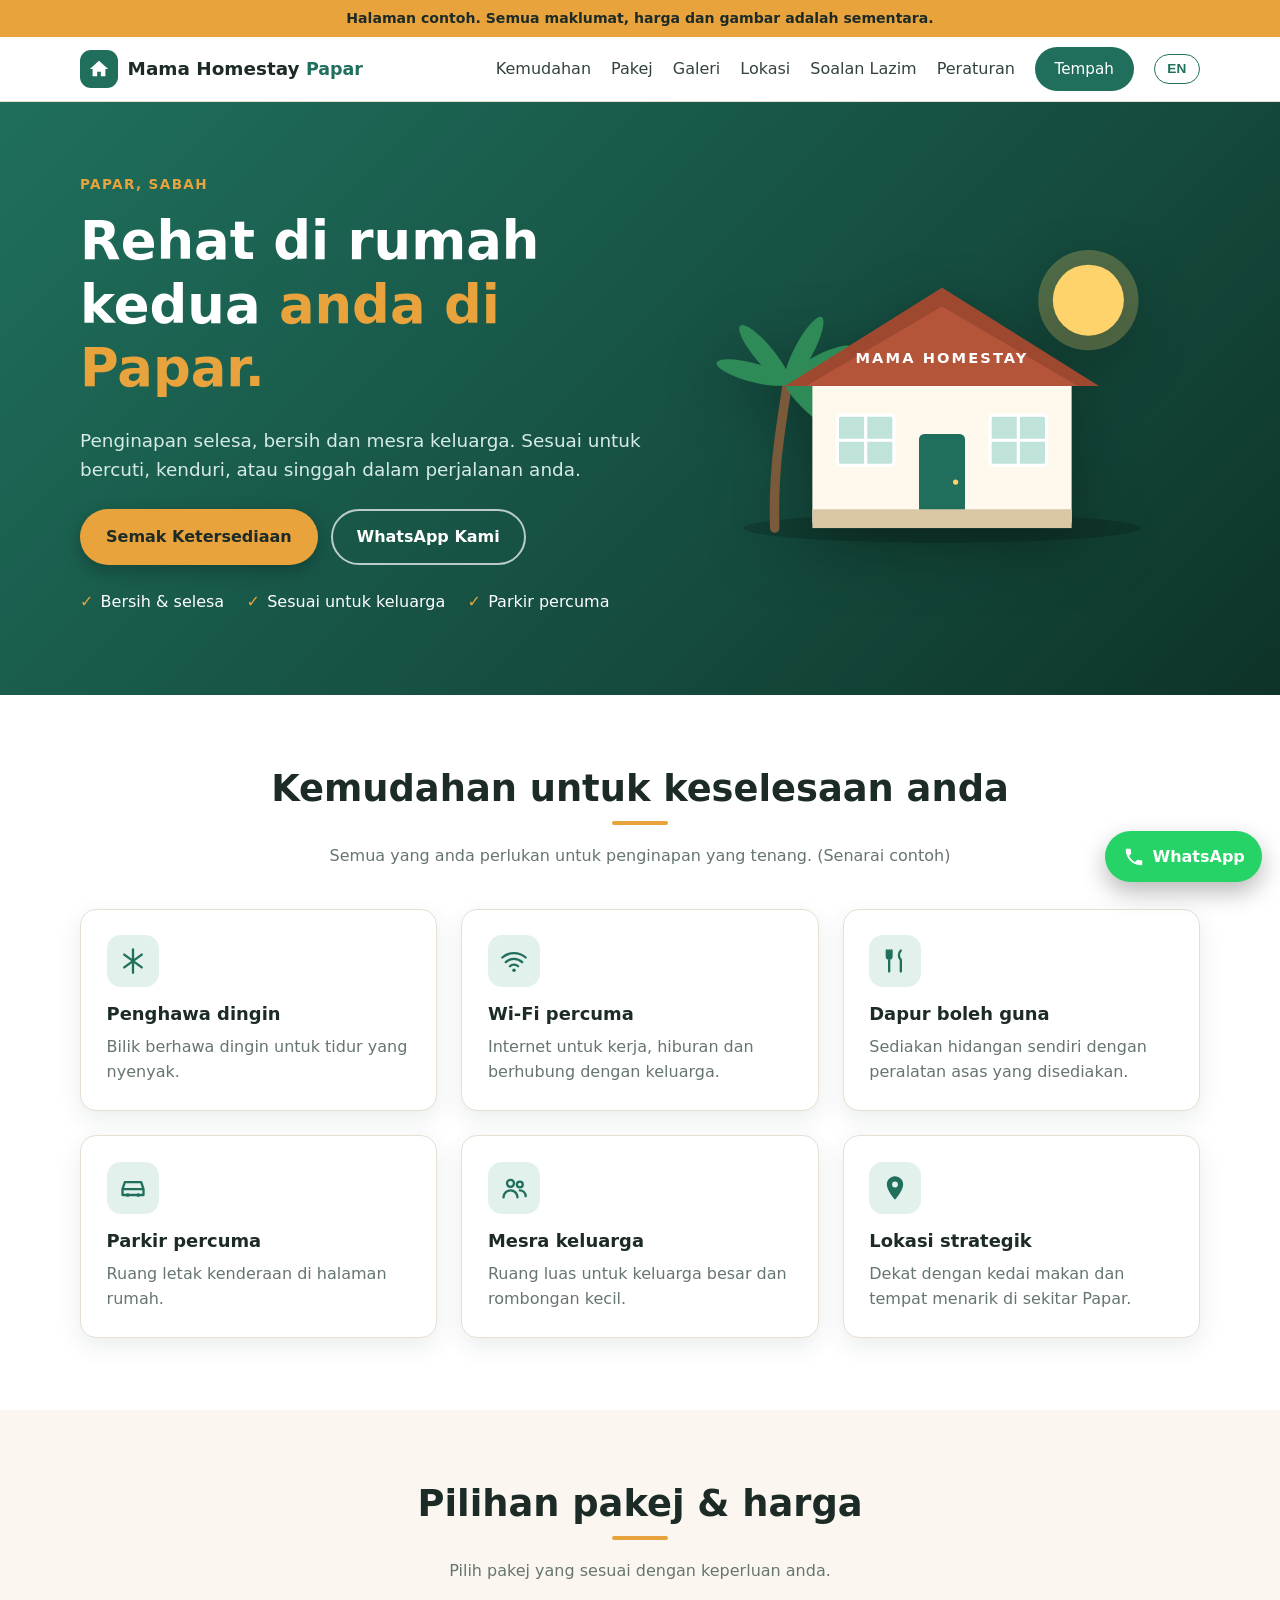
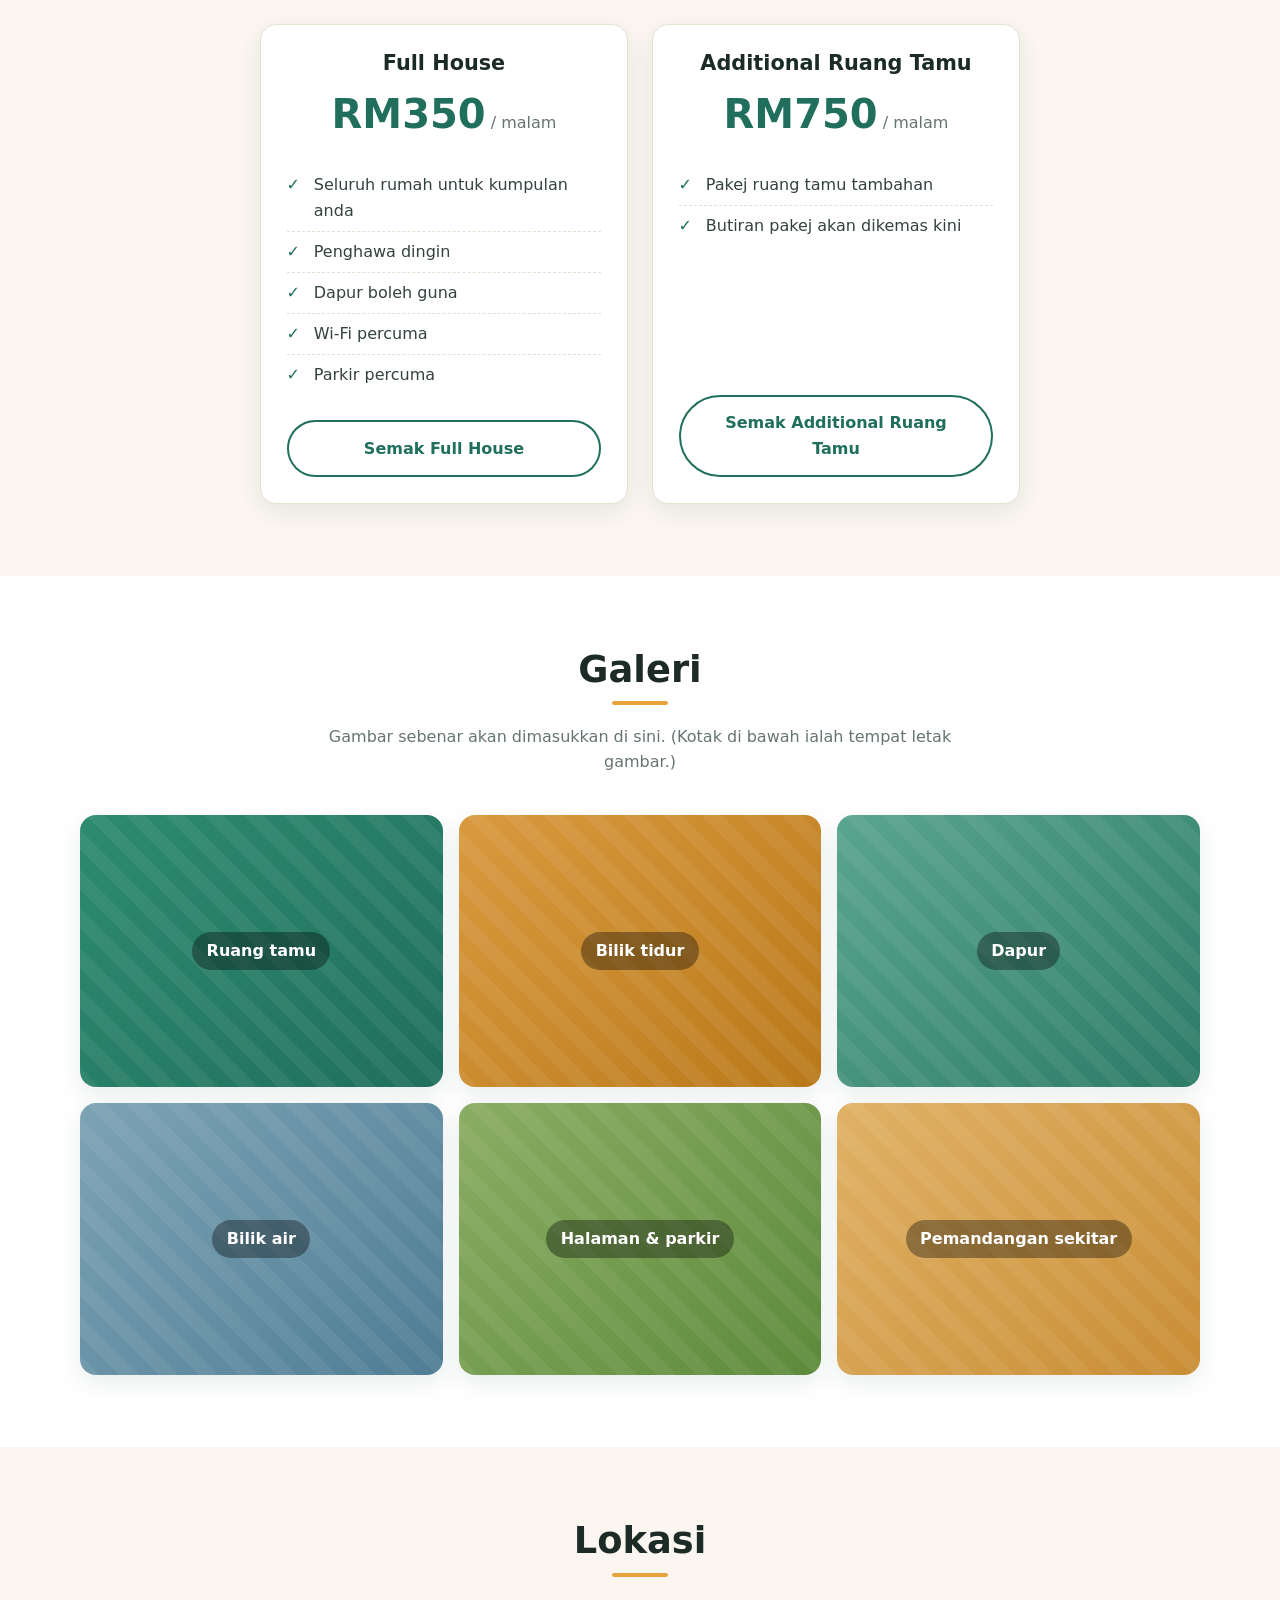
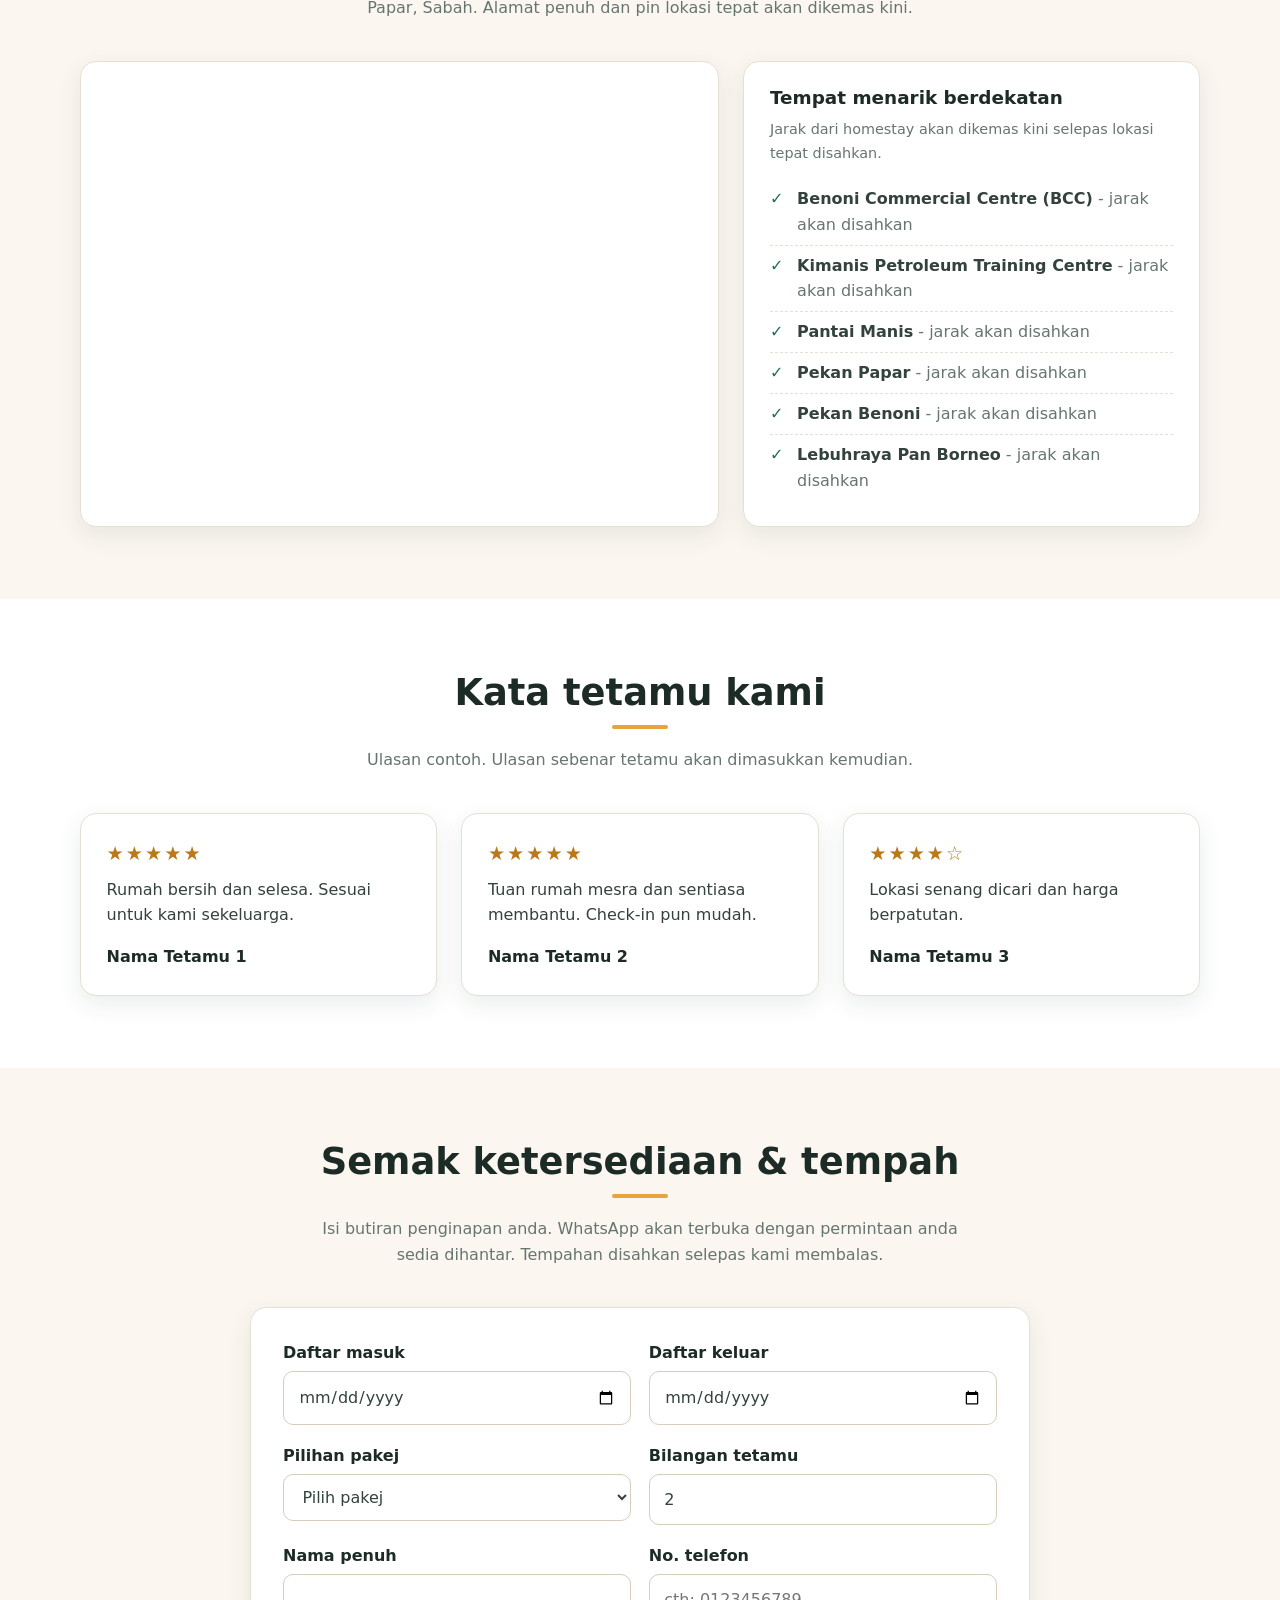
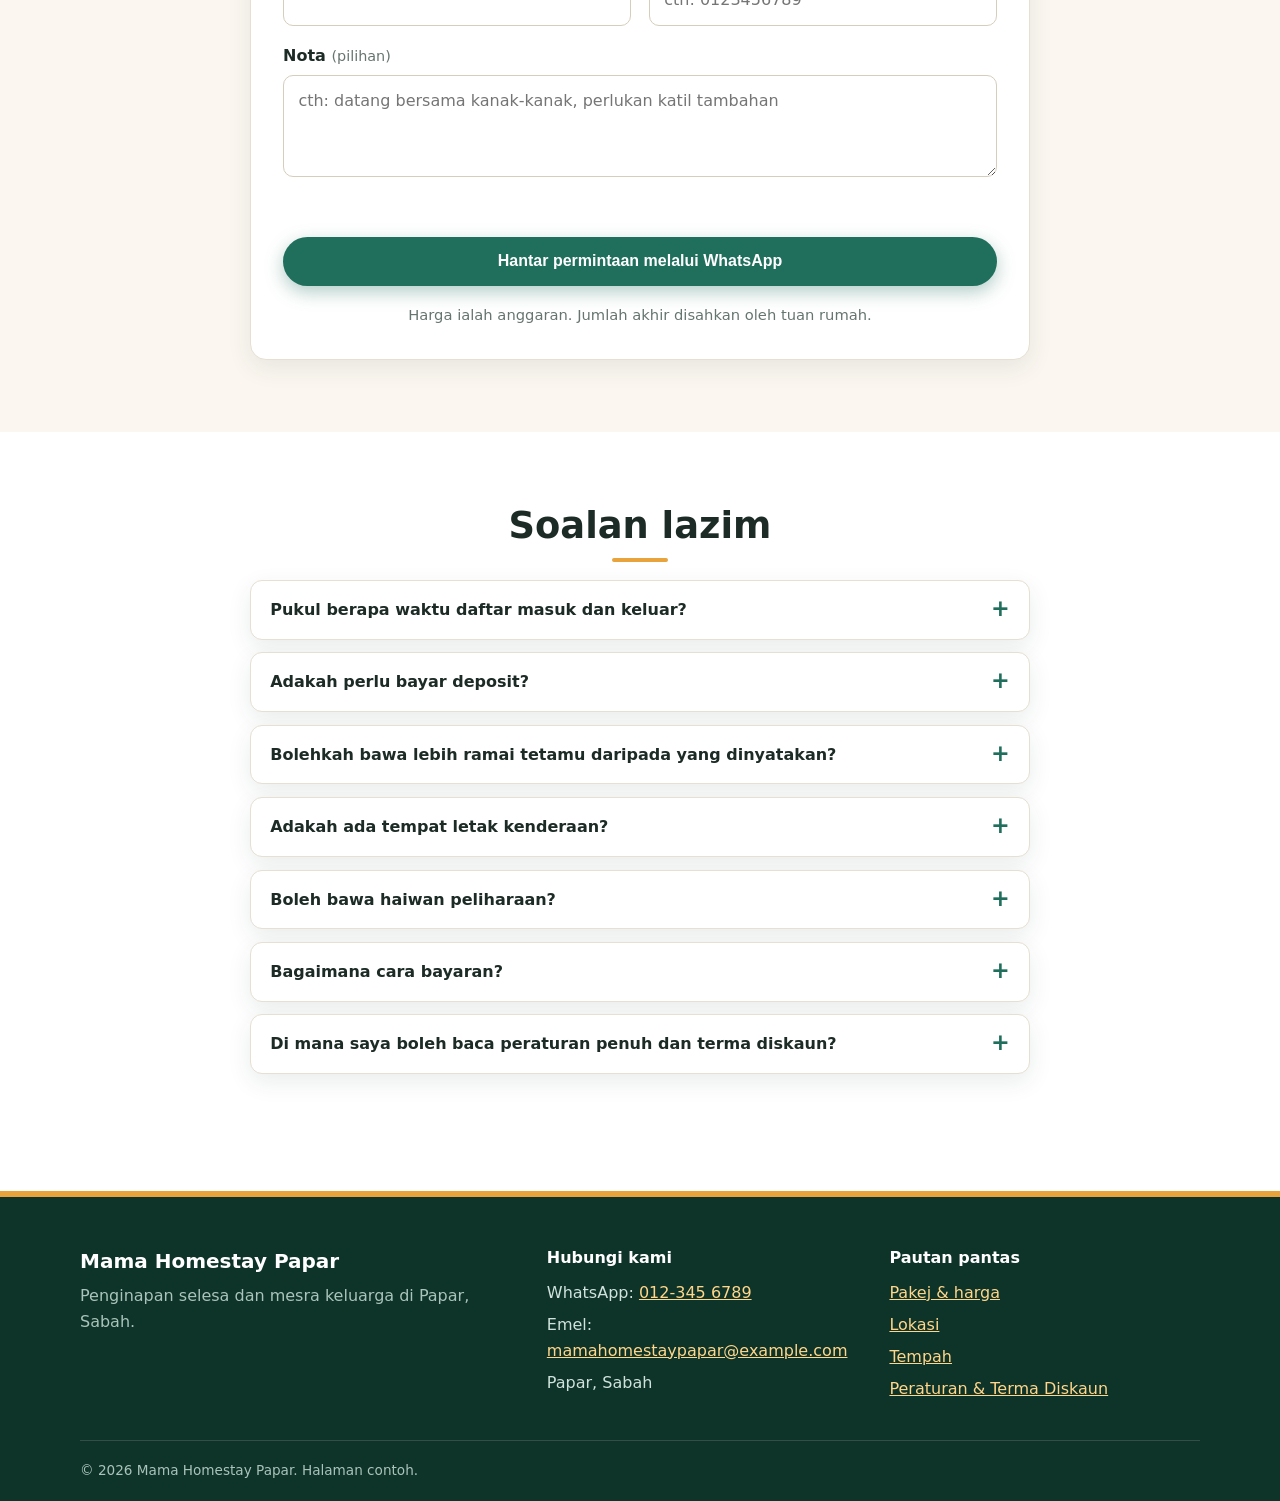
==== index.html @ 9c5bfdad "Mama Homestay Papar: bilingual (BM/EN) landing page with rules and terms page" ====
<!DOCTYPE html>
<html lang="ms">
<head>
  <meta charset="UTF-8" />
  <meta name="viewport" content="width=device-width, initial-scale=1" />
  <title>Mama Homestay Papar | Penginapan Selesa di Papar, Sabah</title>
  <meta name="description" content="Mama Homestay Papar: penginapan selesa dan mesra keluarga di Papar, Sabah. Semak ketersediaan dan tempah terus melalui WhatsApp." />
  <meta property="og:title" content="Mama Homestay Papar" />
  <meta property="og:description" content="Penginapan selesa dan mesra keluarga di Papar, Sabah. Tempah terus melalui WhatsApp." />
  <meta property="og:type" content="website" />
  <meta name="theme-color" content="#1f6f5c" />
  <link rel="icon" href="data:image/svg+xml,%3Csvg xmlns='http://www.w3.org/2000/svg' viewBox='0 0 64 64'%3E%3Crect width='64' height='64' rx='14' fill='%231f6f5c'/%3E%3Cpath d='M32 14 12 32h8v18h24V32h8z' fill='%23fbf7f0'/%3E%3C/svg%3E" />
  <link rel="stylesheet" href="styles.css" />
</head>
<body data-page="index">
  <a class="skip-link" href="#main" data-i18n="skip">Terus ke kandungan</a>

  <!-- DUMMY NOTICE: padam blok ini sebelum menyiarkan laman sebenar -->
  <div class="dummy-bar" role="note" data-i18n="dummyBar">Halaman contoh. Semua maklumat, harga dan gambar adalah sementara.</div>

  <!-- Header -->
  <header class="site-header">
    <div class="container header-inner">
      <a class="brand" href="#top" data-i18n-aria="brandAria" aria-label="Mama Homestay Papar - laman utama">
        <span class="brand-mark" aria-hidden="true">
          <svg viewBox="0 0 24 24" width="22" height="22"><path fill="currentColor" d="M12 3 2 12h3v8h5v-5h4v5h5v-8h3z"/></svg>
        </span>
        <span class="brand-text">Mama Homestay <small>Papar</small></span>
      </a>
      <nav class="nav" aria-label="Menu utama">
        <a href="#highlights" data-i18n="navHighlights">Kemudahan</a>
        <a href="#rooms" data-i18n="navRooms">Pakej</a>
        <a href="#gallery" data-i18n="navGallery">Galeri</a>
        <a href="#location" data-i18n="navLocation">Lokasi</a>
        <a href="#faq" data-i18n="navFaq">Soalan Lazim</a>
        <a href="rules.html" data-i18n="navRules">Peraturan</a>
        <a class="btn btn-small" href="#book" data-i18n="navBook">Tempah</a>
        <button type="button" id="lang-toggle" class="lang-toggle" aria-label="Tukar bahasa">BM / EN</button>
      </nav>
    </div>
  </header>

  <main id="main">
    <!-- Hero -->
    <section class="hero" id="top">
      <div class="container hero-inner">
        <div class="hero-copy">
          <p class="eyebrow" data-i18n="heroEyebrow">Papar, Sabah</p>
          <h1 data-i18n="heroTitle">Rehat di rumah kedua <span class="accent">anda di Papar.</span></h1>
          <p class="lead" data-i18n="heroLead">
            Penginapan selesa, bersih dan mesra keluarga. Sesuai untuk bercuti,
            kenduri, atau singgah dalam perjalanan anda.
          </p>
          <div class="hero-actions">
            <a class="btn btn-primary" href="#book" data-i18n="heroBtnCheck">Semak Ketersediaan</a>
            <a class="btn btn-ghost" href="https://wa.me/60123456789" data-wa data-wa-text-ms="Salam, saya ingin bertanya tentang Mama Homestay Papar." data-wa-text-en="Hi, I would like to ask about Mama Homestay Papar." target="_blank" rel="noopener" data-i18n="heroBtnWa">WhatsApp Kami</a>
          </div>
          <ul class="hero-points" aria-label="Ringkasan">
            <li data-i18n="heroPoint1">Bersih &amp; selesa</li>
            <li data-i18n="heroPoint2">Sesuai untuk keluarga</li>
            <li data-i18n="heroPoint3">Parkir percuma</li>
          </ul>
        </div>

        <div class="hero-visual">
          <!-- Ilustrasi sementara. Ganti dengan gambar sebenar homestay anda. -->
          <svg class="house-svg" viewBox="0 0 440 320" role="img" aria-label="Ilustrasi rumah homestay">
            <circle cx="360" cy="70" r="34" fill="#ffd36b" />
            <circle cx="360" cy="70" r="48" fill="#ffd36b" opacity="0.25" />
            <ellipse cx="220" cy="288" rx="190" ry="14" fill="#000" opacity="0.18" />
            <path d="M60 288 C 58 232, 66 192, 72 150" stroke="#7a5a3a" stroke-width="9" fill="none" stroke-linecap="round" />
            <g fill="#2e8b57">
              <ellipse cx="106" cy="148" rx="36" ry="9" transform="rotate(-62 72 148)" />
              <ellipse cx="106" cy="148" rx="36" ry="9" transform="rotate(-28 72 148)" />
              <ellipse cx="106" cy="148" rx="36" ry="9" transform="rotate(8 72 148)" />
              <ellipse cx="106" cy="148" rx="36" ry="9" transform="rotate(42 72 148)" />
              <ellipse cx="106" cy="148" rx="36" ry="9" transform="rotate(-165 72 148)" />
              <ellipse cx="106" cy="148" rx="36" ry="9" transform="rotate(-130 72 148)" />
            </g>
            <rect x="96" y="140" width="248" height="148" rx="6" fill="#fff8ec" />
            <polygon points="70,152 220,58 370,152" fill="#b4553a" />
            <polygon points="70,152 220,58 370,152 350,152 220,76 90,152" fill="#8f3f29" opacity="0.55" />
            <text x="220" y="130" text-anchor="middle" font-family="'Segoe UI',system-ui,sans-serif" font-weight="800" font-size="14" letter-spacing="2" fill="#ffffff">MAMA HOMESTAY</text>
            <rect x="198" y="198" width="44" height="90" rx="5" fill="#1f6f5c" />
            <circle cx="233" cy="244" r="2.5" fill="#ffd36b" />
            <g fill="#bfe3da" stroke="#ffffff" stroke-width="3">
              <rect x="120" y="180" width="54" height="48" rx="3" />
              <rect x="266" y="180" width="54" height="48" rx="3" />
            </g>
            <g stroke="#ffffff" stroke-width="3">
              <path d="M147 180v48M120 204h54" />
              <path d="M293 180v48M266 204h54" />
            </g>
            <rect x="96" y="270" width="248" height="18" fill="#d9c7a6" />
          </svg>
        </div>
      </div>
    </section>

    <!-- Kemudahan -->
    <section class="section" id="highlights">
      <div class="container">
        <h2 class="section-title" data-i18n="highlightsTitle">Kemudahan untuk keselesaan anda</h2>
        <p class="section-sub" data-i18n="highlightsSub">Semua yang anda perlukan untuk penginapan yang tenang. (Senarai contoh)</p>
        <div class="grid grid-3">
          <article class="card feature">
            <span class="icon" aria-hidden="true">
              <svg viewBox="0 0 24 24"><path d="M12 2v20M4.5 6.5l15 11M19.5 6.5l-15 11" fill="none" stroke="currentColor" stroke-width="2" stroke-linecap="round"/></svg>
            </span>
            <h3 data-i18n="feat1Title">Penghawa dingin</h3>
            <p data-i18n="feat1Desc">Bilik berhawa dingin untuk tidur yang nyenyak.</p>
          </article>
          <article class="card feature">
            <span class="icon" aria-hidden="true">
              <svg viewBox="0 0 24 24"><path d="M2 9a15 15 0 0 1 20 0M5 13a10 10 0 0 1 14 0M8.5 16.5a5 5 0 0 1 7 0" fill="none" stroke="currentColor" stroke-width="2" stroke-linecap="round"/><circle cx="12" cy="20" r="1.5" fill="currentColor"/></svg>
            </span>
            <h3 data-i18n="feat2Title">Wi-Fi percuma</h3>
            <p data-i18n="feat2Desc">Internet untuk kerja, hiburan dan berhubung dengan keluarga.</p>
          </article>
          <article class="card feature">
            <span class="icon" aria-hidden="true">
              <svg viewBox="0 0 24 24"><path d="M7 3v8M5 3v5a2 2 0 0 0 4 0V3M7 11v10M17 3c-2.2 2-2.2 6 0 8v10" fill="none" stroke="currentColor" stroke-width="2" stroke-linecap="round" stroke-linejoin="round"/></svg>
            </span>
            <h3 data-i18n="feat3Title">Dapur boleh guna</h3>
            <p data-i18n="feat3Desc">Sediakan hidangan sendiri dengan peralatan asas yang disediakan.</p>
          </article>
          <article class="card feature">
            <span class="icon" aria-hidden="true">
              <svg viewBox="0 0 24 24"><path d="M3 13l2-6h14l2 6v5H3zM3 13h18" fill="none" stroke="currentColor" stroke-width="2" stroke-linejoin="round"/><circle cx="7.5" cy="18" r="1.6" fill="currentColor"/><circle cx="16.5" cy="18" r="1.6" fill="currentColor"/></svg>
            </span>
            <h3 data-i18n="feat4Title">Parkir percuma</h3>
            <p data-i18n="feat4Desc">Ruang letak kenderaan di halaman rumah.</p>
          </article>
          <article class="card feature">
            <span class="icon" aria-hidden="true">
              <svg viewBox="0 0 24 24"><circle cx="9" cy="8" r="3" fill="none" stroke="currentColor" stroke-width="2"/><path d="M3 20c0-3.3 2.7-6 6-6s6 2.7 6 6" fill="none" stroke="currentColor" stroke-width="2" stroke-linecap="round"/><circle cx="17" cy="9" r="2.5" fill="none" stroke="currentColor" stroke-width="2"/><path d="M17 14c2.8 0 5 2.2 5 5" fill="none" stroke="currentColor" stroke-width="2" stroke-linecap="round"/></svg>
            </span>
            <h3 data-i18n="feat5Title">Mesra keluarga</h3>
            <p data-i18n="feat5Desc">Ruang luas untuk keluarga besar dan rombongan kecil.</p>
          </article>
          <article class="card feature">
            <span class="icon" aria-hidden="true">
              <svg viewBox="0 0 24 24"><path fill="currentColor" d="M12 2C8.1 2 5 5.1 5 9c0 5.3 7 13 7 13s7-7.7 7-13c0-3.9-3.1-7-7-7zm0 9.5a2.5 2.5 0 1 1 0-5 2.5 2.5 0 0 1 0 5z"/></svg>
            </span>
            <h3 data-i18n="feat6Title">Lokasi strategik</h3>
            <p data-i18n="feat6Desc">Dekat dengan kedai makan dan tempat menarik di sekitar Papar.</p>
          </article>
        </div>
      </div>
    </section>

    <!-- Pakej (dijana oleh script.js dari CONFIG.rooms) -->
    <section class="section section-alt" id="rooms">
      <div class="container">
        <h2 class="section-title" data-i18n="roomsTitle">Pilihan pakej &amp; harga</h2>
        <p class="section-sub" data-i18n="roomsSub">Pilih pakej yang sesuai dengan keperluan anda.</p>
        <div class="grid grid-2" id="room-list">
          <noscript><p data-i18n="roomsNoscript">Sila aktifkan JavaScript untuk melihat senarai pakej, atau hubungi kami melalui WhatsApp.</p></noscript>
        </div>
      </div>
    </section>

    <!-- Galeri (tempat letak gambar) -->
    <section class="section" id="gallery">
      <div class="container">
        <h2 class="section-title" data-i18n="galleryTitle">Galeri</h2>
        <p class="section-sub" data-i18n="gallerySub">Gambar sebenar akan dimasukkan di sini. (Kotak di bawah ialah tempat letak gambar.)</p>
        <div class="gallery">
          <figure class="ph ph-1"><figcaption data-i18n="ph1">Ruang tamu</figcaption></figure>
          <figure class="ph ph-2"><figcaption data-i18n="ph2">Bilik tidur</figcaption></figure>
          <figure class="ph ph-3"><figcaption data-i18n="ph3">Dapur</figcaption></figure>
          <figure class="ph ph-4"><figcaption data-i18n="ph4">Bilik air</figcaption></figure>
          <figure class="ph ph-5"><figcaption data-i18n="ph5">Halaman &amp; parkir</figcaption></figure>
          <figure class="ph ph-6"><figcaption data-i18n="ph6">Pemandangan sekitar</figcaption></figure>
        </div>
      </div>
    </section>

    <!-- Lokasi -->
    <section class="section section-alt" id="location">
      <div class="container">
        <h2 class="section-title" data-i18n="locationTitle">Lokasi</h2>
        <p class="section-sub" data-i18n="locationSub">Papar, Sabah. Alamat penuh dan pin lokasi tepat akan dikemas kini.</p>
        <div class="location-grid">
          <div class="card map-card">
            <iframe
              title="Peta lokasi Papar, Sabah"
              src="https://maps.google.com/maps?q=Papar%2C%20Sabah&amp;output=embed"
              loading="lazy"
              referrerpolicy="no-referrer-when-downgrade"
              allowfullscreen></iframe>
          </div>
          <div class="card nearby">
            <h3 data-i18n="nearbyTitle">Tempat menarik berdekatan</h3>
            <p class="muted small" data-i18n="nearbyNote">Jarak dari homestay akan dikemas kini selepas lokasi tepat disahkan.</p>
            <ul class="check-list">
              <li><strong>Benoni Commercial Centre (BCC)</strong><span class="muted" data-i18n="distTbc"> - jarak akan disahkan</span></li>
              <li><strong data-i18n="kimanisName">Kimanis Petroleum Training Centre</strong><span class="muted" data-i18n="distTbc"> - jarak akan disahkan</span></li>
              <li><strong>Pantai Manis</strong><span class="muted" data-i18n="distTbc"> - jarak akan disahkan</span></li>
              <li><strong data-i18n="pekanPapar">Pekan Papar</strong><span class="muted" data-i18n="distTbc"> - jarak akan disahkan</span></li>
              <li><strong data-i18n="pekanBenoni">Pekan Benoni</strong><span class="muted" data-i18n="distTbc"> - jarak akan disahkan</span></li>
              <li><strong data-i18n="panBorneo">Lebuhraya Pan Borneo</strong><span class="muted" data-i18n="distTbc"> - jarak akan disahkan</span></li>
            </ul>
          </div>
        </div>
      </div>
    </section>

    <!-- Ulasan -->
    <section class="section" id="reviews">
      <div class="container">
        <h2 class="section-title" data-i18n="reviewsTitle">Kata tetamu kami</h2>
        <p class="section-sub" data-i18n="reviewsSub">Ulasan contoh. Ulasan sebenar tetamu akan dimasukkan kemudian.</p>
        <div class="grid grid-3">
          <figure class="card review">
            <p class="stars" aria-label="5 bintang">&#9733;&#9733;&#9733;&#9733;&#9733;</p>
            <blockquote data-i18n="review1">Rumah bersih dan selesa. Sesuai untuk kami sekeluarga.</blockquote>
            <figcaption data-i18n="reviewer1">Nama Tetamu 1</figcaption>
          </figure>
          <figure class="card review">
            <p class="stars" aria-label="5 bintang">&#9733;&#9733;&#9733;&#9733;&#9733;</p>
            <blockquote data-i18n="review2">Tuan rumah mesra dan sentiasa membantu. Check-in pun mudah.</blockquote>
            <figcaption data-i18n="reviewer2">Nama Tetamu 2</figcaption>
          </figure>
          <figure class="card review">
            <p class="stars" aria-label="4 bintang">&#9733;&#9733;&#9733;&#9733;&#9734;</p>
            <blockquote data-i18n="review3">Lokasi senang dicari dan harga berpatutan.</blockquote>
            <figcaption data-i18n="reviewer3">Nama Tetamu 3</figcaption>
          </figure>
        </div>
      </div>
    </section>

    <!-- Tempahan -->
    <section class="section section-alt" id="book">
      <div class="container narrow">
        <h2 class="section-title" data-i18n="bookTitle">Semak ketersediaan &amp; tempah</h2>
        <p class="section-sub" data-i18n="bookSub">Isi butiran penginapan anda. WhatsApp akan terbuka dengan permintaan anda sedia dihantar. Tempahan disahkan selepas kami membalas.</p>

        <form id="book-form" class="card form" novalidate>
          <div class="field-row">
            <div class="field">
              <label for="checkin" data-i18n="lblCheckin">Daftar masuk</label>
              <input id="checkin" name="checkin" type="date" required />
              <p class="error" id="checkin-error" role="alert"></p>
            </div>
            <div class="field">
              <label for="checkout" data-i18n="lblCheckout">Daftar keluar</label>
              <input id="checkout" name="checkout" type="date" required />
              <p class="error" id="checkout-error" role="alert"></p>
            </div>
          </div>

          <div class="field-row">
            <div class="field">
              <label for="room" data-i18n="lblRoom">Pilihan pakej</label>
              <select id="room" name="room" required></select>
              <p class="error" id="room-error" role="alert"></p>
            </div>
            <div class="field">
              <label for="guests" data-i18n="lblGuests">Bilangan tetamu</label>
              <input id="guests" name="guests" type="number" min="1" max="30" value="2" inputmode="numeric" required />
              <p class="error" id="guests-error" role="alert"></p>
            </div>
          </div>

          <div class="field-row">
            <div class="field">
              <label for="name" data-i18n="lblName">Nama penuh</label>
              <input id="name" name="name" type="text" autocomplete="name" required maxlength="100" />
              <p class="error" id="name-error" role="alert"></p>
            </div>
            <div class="field">
              <label for="phone" data-i18n="lblPhone">No. telefon</label>
              <input id="phone" name="phone" type="tel" inputmode="tel" autocomplete="tel" data-i18n-placeholder="phonePlaceholder" placeholder="cth: 0123456789" required maxlength="20" />
              <p class="error" id="phone-error" role="alert"></p>
            </div>
          </div>

          <div class="field">
            <label for="notes" data-i18n="lblNotes">Nota <span class="optional">(pilihan)</span></label>
            <textarea id="notes" name="notes" rows="3" maxlength="300" data-i18n-placeholder="notesPlaceholder" placeholder="cth: datang bersama kanak-kanak, perlukan katil tambahan"></textarea>
          </div>

          <p class="estimate" id="estimate" aria-live="polite"></p>

          <button class="btn btn-primary btn-block" type="submit" data-i18n="bookSubmit">Hantar permintaan melalui WhatsApp</button>
          <p class="form-hint" data-i18n="bookHint">Harga ialah anggaran. Jumlah akhir disahkan oleh tuan rumah.</p>
        </form>
      </div>
    </section>

    <!-- Soalan lazim -->
    <section class="section" id="faq">
      <div class="container narrow">
        <h2 class="section-title" data-i18n="faqTitle">Soalan lazim</h2>
        <div class="faq">
          <details>
            <summary data-i18n="faqQ1">Pukul berapa waktu daftar masuk dan keluar?</summary>
            <p data-i18n="faqA1">Daftar masuk dari 2:00 petang dan daftar keluar sebelum 12:00 tengah hari. (Waktu contoh, akan dikemas kini.)</p>
          </details>
          <details>
            <summary data-i18n="faqQ2">Adakah perlu bayar deposit?</summary>
            <p data-i18n="faqA2">Deposit tempahan mungkin diperlukan untuk mengesahkan tarikh anda. Butiran akan dimaklumkan melalui WhatsApp. (Contoh)</p>
          </details>
          <details>
            <summary data-i18n="faqQ3">Bolehkah bawa lebih ramai tetamu daripada yang dinyatakan?</summary>
            <p data-i18n="faqA3">Sila maklumkan bilangan tetamu sebenar semasa menempah. Caj tambahan mungkin dikenakan. (Contoh)</p>
          </details>
          <details>
            <summary data-i18n="faqQ4">Adakah ada tempat letak kenderaan?</summary>
            <p data-i18n="faqA4">Ada. Parkir percuma disediakan di halaman rumah.</p>
          </details>
          <details>
            <summary data-i18n="faqQ5">Boleh bawa haiwan peliharaan?</summary>
            <p data-i18n="faqA5">Sila tanya terlebih dahulu melalui WhatsApp. (Contoh, dasar sebenar akan dikemas kini.)</p>
          </details>
          <details>
            <summary data-i18n="faqQ6">Bagaimana cara bayaran?</summary>
            <p data-i18n="faqA6">Selepas tarikh disahkan, kami akan kongsi butiran bayaran melalui WhatsApp.</p>
          </details>
          <details>
            <summary data-i18n="faqQ7">Di mana saya boleh baca peraturan penuh dan terma diskaun?</summary>
            <p data-i18n="faqA7">Sila lihat halaman <a href="rules.html">Peraturan &amp; Terma</a> untuk senarai penuh.</p>
          </details>
        </div>
      </div>
    </section>
  </main>

  <!-- Footer -->
  <footer class="site-footer">
    <div class="container footer-inner">
      <div>
        <p class="footer-brand">Mama Homestay Papar</p>
        <p class="muted" data-i18n="footerTagline">Penginapan selesa dan mesra keluarga di Papar, Sabah.</p>
      </div>
      <div>
        <p class="footer-title" data-i18n="footerContact">Hubungi kami</p>
        <ul class="plain">
          <li><span data-i18n="footerWaLabel">WhatsApp</span>: <a id="footer-wa" href="https://wa.me/60123456789" data-wa target="_blank" rel="noopener">012-345 6789</a></li>
          <li><span data-i18n="footerEmailLabel">Emel</span>: <a id="footer-email" href="mailto:mamahomestaypapar@example.com">mamahomestaypapar@example.com</a></li>
          <li>Papar, Sabah</li>
        </ul>
      </div>
      <div>
        <p class="footer-title" data-i18n="footerLinks">Pautan pantas</p>
        <ul class="plain">
          <li><a href="#rooms" data-i18n="footerLinkRooms">Pakej &amp; harga</a></li>
          <li><a href="#location" data-i18n="footerLinkLocation">Lokasi</a></li>
          <li><a href="#book" data-i18n="footerLinkBook">Tempah</a></li>
          <li><a href="rules.html" data-i18n="footerLinkRules">Peraturan &amp; Terma Diskaun</a></li>
        </ul>
      </div>
    </div>
    <div class="container">
      <p class="copyright">&copy; <span id="year">2026</span> Mama Homestay Papar. <span data-i18n="footerDummy">Halaman contoh.</span></p>
    </div>
  </footer>

  <!-- Butang WhatsApp terapung -->
  <a class="fab" href="https://wa.me/60123456789" data-wa data-wa-text-ms="Salam, saya ingin bertanya tentang Mama Homestay Papar." data-wa-text-en="Hi, I would like to ask about Mama Homestay Papar." target="_blank" rel="noopener" data-i18n-aria="fabAria" aria-label="Hubungi kami melalui WhatsApp">
    <svg viewBox="0 0 24 24" aria-hidden="true"><path fill="currentColor" d="M6.62 10.79c1.44 2.83 3.76 5.14 6.59 6.59l2.2-2.2c.27-.27.67-.36 1.02-.24 1.12.37 2.33.57 3.57.57.55 0 1 .45 1 1V20c0 .55-.45 1-1 1-9.39 0-17-7.61-17-17 0-.55.45-1 1-1h3.5c.55 0 1 .45 1 1 0 1.25.2 2.45.57 3.57.11.35.03.74-.25 1.02z"/></svg>
    <span>WhatsApp</span>
  </a>

  <script src="i18n.js"></script>
  <script src="script.js"></script>
</body>
</html>
---- styles.css ----
/* Mama Homestay Papar - styles
   Palette: tropical green, warm gold and cream. Change the values below to retheme. */
:root {
  --brand: #1f6f5c;        /* deep green */
  --brand-dark: #154c3f;
  --brand-deep: #0e3329;
  --brand-soft: #e3f1ed;   /* light green tint for icons */
  --accent: #e8a33d;       /* warm gold */
  --accent-dark: #b9791a;
  --cream: #fbf7f0;
  --ink: #1d2b27;
  --text: #33423d;
  --muted: #667570;
  --border: #e6dfd2;
  --bg: #ffffff;
  --radius: 16px;
  --shadow: 0 8px 24px rgba(20, 50, 40, 0.09);
  --shadow-lg: 0 16px 40px rgba(20, 50, 40, 0.2);
}

*, *::before, *::after { box-sizing: border-box; }
html { scroll-behavior: smooth; scroll-padding-top: 96px; }

body {
  margin: 0;
  font-family: system-ui, -apple-system, "Segoe UI", Roboto, Helvetica, Arial, sans-serif;
  color: var(--text);
  background: var(--bg);
  line-height: 1.6;
  -webkit-font-smoothing: antialiased;
}

img, svg, iframe { max-width: 100%; }
a { color: var(--brand); }
h1, h2, h3 { line-height: 1.2; margin: 0 0 0.5em; color: var(--ink); }
p { margin: 0 0 1em; }

.container { width: min(1120px, 100% - 2rem); margin-inline: auto; }
.narrow { width: min(780px, 100% - 2rem); }
.muted { color: var(--muted); }
.small { font-size: 0.9rem; }
.plain { list-style: none; margin: 0; padding: 0; }
.plain li { margin-bottom: 0.4em; }

.skip-link { position: absolute; left: -999px; top: 0; background: var(--ink); color: #fff; padding: 0.6rem 1rem; z-index: 100; }
.skip-link:focus { left: 0; }
:focus-visible { outline: 3px solid var(--accent-dark); outline-offset: 2px; }
.hero :focus-visible, .site-footer :focus-visible { outline-color: #fff; }

/* Dummy notice bar (remove with the matching block in index.html) */
.dummy-bar { background: var(--accent); color: var(--ink); text-align: center; font-size: 0.88rem; font-weight: 600; padding: 0.45rem 1rem; }

/* Header */
.site-header { position: sticky; top: 0; z-index: 50; background: rgba(255, 255, 255, 0.95); backdrop-filter: blur(8px); border-bottom: 1px solid var(--border); }
.header-inner { display: flex; align-items: center; justify-content: space-between; min-height: 64px; gap: 1rem; }
.brand { display: inline-flex; align-items: center; gap: 0.6rem; font-weight: 800; font-size: 1.15rem; color: var(--ink); text-decoration: none; }
.brand-mark { display: grid; place-items: center; width: 38px; height: 38px; border-radius: 11px; background: var(--brand); color: #fff; }
.brand-text small { font-weight: 600; color: var(--brand); font-size: 0.95em; }
.nav { display: flex; align-items: center; gap: 1.25rem; }
.nav a { text-decoration: none; color: var(--text); font-weight: 500; }
.nav a:hover { color: var(--brand); }
.nav a.btn { color: #fff; }
.lang-toggle {
  border: 1.5px solid var(--brand); background: #fff; color: var(--brand);
  font-weight: 700; font-size: 0.85rem; padding: 0.4rem 0.8rem; border-radius: 999px; cursor: pointer;
}
.lang-toggle:hover { background: var(--brand); color: #fff; }

/* Buttons */
.btn {
  display: inline-block; padding: 0.85rem 1.5rem; border-radius: 999px; font-weight: 700;
  text-decoration: none; text-align: center; border: 2px solid transparent; cursor: pointer; font-size: 1rem;
  transition: transform 0.15s ease, box-shadow 0.15s ease, background 0.15s ease, color 0.15s ease;
}
.btn:hover { transform: translateY(-2px); }
.btn-primary { background: var(--brand); color: #fff; box-shadow: 0 6px 18px rgba(31, 111, 92, 0.35); }
.btn-primary:hover { background: var(--brand-dark); }
.btn-ghost { background: transparent; color: #fff; border-color: rgba(255, 255, 255, 0.7); }
.btn-ghost:hover { background: rgba(255, 255, 255, 0.14); }
.btn-small { padding: 0.5rem 1.1rem; background: var(--brand); color: #fff; font-size: 0.95rem; }
.btn-small:hover { background: var(--brand-dark); }
.btn-block { width: 100%; }
.btn-outline { background: #fff; color: var(--brand); border-color: var(--brand); }
.btn-outline:hover { background: var(--brand); color: #fff; }
.hero .btn-primary { background: var(--accent); color: var(--ink); box-shadow: 0 6px 18px rgba(0, 0, 0, 0.25); }
.hero .btn-primary:hover { background: #f2b658; }

/* Hero */
.hero { background: linear-gradient(135deg, var(--brand) 0%, var(--brand-dark) 62%, var(--brand-deep) 100%); color: #fff; overflow: hidden; }
.hero-inner { display: grid; grid-template-columns: 1.05fr 0.95fr; gap: 2rem; align-items: center; padding: 4.5rem 0 5rem; }
.eyebrow { color: var(--accent); font-weight: 700; letter-spacing: 0.1em; text-transform: uppercase; font-size: 0.85rem; }
.hero h1 { color: #fff; font-size: clamp(2rem, 5vw, 3.3rem); }
.accent { color: var(--accent); }
.lead { font-size: 1.15rem; color: #d6ebe5; max-width: 34em; }
.hero-actions { display: flex; flex-wrap: wrap; gap: 0.8rem; margin: 1.5rem 0; }
.hero-points { list-style: none; display: flex; flex-wrap: wrap; gap: 0.6rem 1.4rem; padding: 0; margin: 0; color: #fff; font-weight: 500; }
.hero-points li::before { content: "\2713"; color: var(--accent); margin-right: 0.45rem; font-weight: 800; }
.hero-visual { display: grid; place-items: center; }
.house-svg { width: min(460px, 100%); height: auto; filter: drop-shadow(0 18px 30px rgba(0, 0, 0, 0.3)); }

/* Sections */
.section { padding: 4.5rem 0; }
.section-alt { background: var(--cream); }
.section-title { font-size: clamp(1.6rem, 3.5vw, 2.3rem); text-align: center; }
.section-title::after { content: ""; display: block; width: 56px; height: 4px; border-radius: 4px; background: var(--accent); margin: 0.6rem auto 0; }
.section-sub { text-align: center; color: var(--muted); max-width: 42em; margin: 0.8rem auto 2.5rem; }

.grid { display: grid; gap: 1.5rem; }
.grid-3 { grid-template-columns: repeat(3, 1fr); }
.grid-2 { grid-template-columns: repeat(2, 1fr); max-width: 760px; margin-inline: auto; }

.card { background: #fff; border: 1px solid var(--border); border-radius: var(--radius); padding: 1.6rem; box-shadow: var(--shadow); }

.feature .icon { display: grid; place-items: center; width: 52px; height: 52px; border-radius: 14px; background: var(--brand-soft); color: var(--brand); margin-bottom: 1rem; }
.feature .icon svg { width: 28px; height: 28px; }
.feature h3 { font-size: 1.12rem; }
.feature p { color: var(--muted); margin: 0; }

/* Rooms */
.room { display: flex; flex-direction: column; position: relative; transition: transform 0.2s ease, box-shadow 0.2s ease; }
.room:hover { transform: translateY(-4px); box-shadow: var(--shadow-lg); }
.room.featured { border: 2px solid var(--brand); transform: scale(1.03); }
.room.featured:hover { transform: scale(1.03) translateY(-4px); }
.room-badge { position: absolute; top: -14px; left: 50%; transform: translateX(-50%); background: var(--accent); color: var(--ink); font-size: 0.78rem; font-weight: 800; padding: 0.25rem 0.9rem; border-radius: 999px; letter-spacing: 0.04em; white-space: nowrap; }
.room h3 { font-size: 1.3rem; text-align: center; margin-bottom: 0.2rem; }
.room-cap { text-align: center; color: var(--muted); font-size: 0.92rem; margin-bottom: 0.4rem; }
.room-price { text-align: center; margin: 0.2rem 0 1.2rem; }
.room-price .amount { font-size: 2.5rem; font-weight: 800; color: var(--brand); }
.room-price .per { color: var(--muted); }
.room-features { list-style: none; padding: 0; margin: 0 0 1.6rem; flex: 1; }
.room-features li { padding: 0.45rem 0 0.45rem 1.7rem; position: relative; border-bottom: 1px dashed var(--border); }
.room-features li:last-child { border-bottom: 0; }
.room-features li::before { content: "\2713"; position: absolute; left: 0; color: var(--brand); font-weight: 800; }

/* Gallery placeholders */
.gallery { display: grid; grid-template-columns: repeat(3, 1fr); gap: 1rem; }
.ph { margin: 0; aspect-ratio: 4 / 3; border-radius: var(--radius); position: relative; overflow: hidden; display: grid; place-items: center; color: #fff; box-shadow: var(--shadow); }
.ph::before { content: ""; position: absolute; inset: 0; background: repeating-linear-gradient(45deg, rgba(255,255,255,0.06) 0 14px, transparent 14px 28px); }
.ph figcaption { position: relative; font-weight: 700; background: rgba(0, 0, 0, 0.35); padding: 0.4rem 0.9rem; border-radius: 999px; }
.ph-1 { background: linear-gradient(135deg, #2e8b6f, #1f6f5c); }
.ph-2 { background: linear-gradient(135deg, #d99a3f, #b9791a); }
.ph-3 { background: linear-gradient(135deg, #5aa58f, #2c7b66); }
.ph-4 { background: linear-gradient(135deg, #7da3b5, #4f7d94); }
.ph-5 { background: linear-gradient(135deg, #8aad63, #5d8a3a); }
.ph-6 { background: linear-gradient(135deg, #e0b266, #c98d34); }

/* Location */
.location-grid { display: grid; grid-template-columns: 1.4fr 1fr; gap: 1.5rem; }
.map-card { padding: 0; overflow: hidden; min-height: 320px; }
.map-card iframe { width: 100%; height: 100%; min-height: 320px; border: 0; display: block; }
.nearby h3 { font-size: 1.15rem; }
.check-list { list-style: none; padding: 0; margin: 0; }
.check-list li { padding: 0.45rem 0 0.45rem 1.7rem; position: relative; border-bottom: 1px dashed var(--border); }
.check-list li:last-child { border-bottom: 0; }
.check-list li::before { content: "\2713"; position: absolute; left: 0; color: var(--brand); font-weight: 800; }

/* Reviews */
.review { margin: 0; display: flex; flex-direction: column; }
.stars { color: var(--accent-dark); font-size: 1.2rem; letter-spacing: 2px; margin-bottom: 0.4rem; }
.review blockquote { margin: 0 0 1rem; color: var(--text); flex: 1; }
.review figcaption { font-weight: 700; color: var(--ink); }

/* Form */
.form { display: grid; gap: 1.1rem; padding: 2rem; }
.field { display: flex; flex-direction: column; gap: 0.35rem; }
.field-row { display: grid; grid-template-columns: 1fr 1fr; gap: 1.1rem; }
label { font-weight: 600; color: var(--ink); }
.optional { font-weight: 400; color: var(--muted); font-size: 0.9em; }
input, select, textarea { font: inherit; color: var(--text); padding: 0.75rem 0.9rem; border: 1.5px solid #d6cdbd; border-radius: 10px; background: #fff; width: 100%; }
input:focus, select:focus, textarea:focus { outline: none; border-color: var(--brand); box-shadow: 0 0 0 3px rgba(31, 111, 92, 0.22); }
input[aria-invalid="true"], select[aria-invalid="true"], textarea[aria-invalid="true"] { border-color: #b42318; background: #fff8f7; }
.error { color: #b42318; font-size: 0.9rem; font-weight: 600; margin: 0; }
.error:empty { display: none; }
.estimate { margin: 0; text-align: center; font-weight: 700; color: var(--brand-dark); min-height: 1.5em; }
.form-hint { text-align: center; color: var(--muted); margin: 0; font-size: 0.92rem; }

/* FAQ */
.faq details { background: #fff; border: 1px solid var(--border); border-radius: 12px; padding: 0 1.2rem; margin-bottom: 0.8rem; box-shadow: var(--shadow); }
.faq summary { cursor: pointer; font-weight: 700; color: var(--ink); padding: 1rem 0; list-style: none; display: flex; justify-content: space-between; gap: 1rem; }
.faq summary::-webkit-details-marker { display: none; }
.faq summary::after { content: "+"; font-size: 1.4rem; color: var(--brand); line-height: 1; }
.faq details[open] summary::after { content: "\2212"; }
.faq details p { color: var(--muted); padding-bottom: 1rem; margin: 0; }

/* Footer */
.site-footer { background: var(--brand-deep); color: #cfe3dc; padding-top: 3rem; border-top: 6px solid var(--accent); }
.footer-inner { display: grid; grid-template-columns: 1.4fr 1fr 1fr; gap: 2rem; padding-bottom: 2rem; }
.footer-brand { color: #fff; font-weight: 800; font-size: 1.25rem; margin-bottom: 0.4rem; }
.footer-title { color: #fff; font-weight: 700; margin-bottom: 0.6em; }
.site-footer a { color: #ffd68a; }
.site-footer .muted { color: #a9c4ba; }
.copyright { border-top: 1px solid rgba(255, 255, 255, 0.14); padding: 1.2rem 0; margin: 0; font-size: 0.85rem; color: #a9c4ba; }

/* Rules & Terms page */
.page-head { background: linear-gradient(135deg, var(--brand) 0%, var(--brand-dark) 100%); color: #fff; padding: 3rem 0 2.5rem; text-align: center; }
.page-head h1 { color: #fff; margin-bottom: 0.4rem; }
.page-head p { color: #d6ebe5; margin: 0; }
.rules-section { padding-top: 3rem; }
.tabs { display: flex; gap: 0.6rem; margin-bottom: 1.5rem; }
.tab {
  flex: 1; padding: 0.9rem 1.2rem; border-radius: 12px; border: 1.5px solid var(--border);
  background: #fff; color: var(--text); font-weight: 700; cursor: pointer; font-size: 1rem;
  transition: background 0.15s ease, color 0.15s ease, border-color 0.15s ease;
}
.tab:hover { border-color: var(--brand); }
.tab.is-active { background: var(--brand); color: #fff; border-color: var(--brand); }
.tab-panel { padding: 1.8rem; }
.panel-intro { font-size: 1.05rem; }
.notice-sample { background: var(--brand-soft); color: var(--brand-dark); border-radius: 10px; padding: 0.7rem 1rem; font-size: 0.9rem; }
.rule-list { list-style: none; counter-reset: rule; padding: 0; margin: 1.5rem 0 0; display: grid; gap: 1rem; }
.rule-list li { counter-increment: rule; position: relative; padding-left: 2.6rem; }
.rule-list li::before {
  content: counter(rule); position: absolute; left: 0; top: 0;
  width: 1.9rem; height: 1.9rem; border-radius: 50%; background: var(--brand); color: #fff;
  display: grid; place-items: center; font-weight: 800; font-size: 0.9rem;
}
.rule-list strong { display: block; color: var(--ink); margin-bottom: 0.2rem; }
.rule-list span { color: var(--muted); }
.rules-cta { margin-top: 2rem; text-align: center; }
.rules-cta p { font-weight: 600; color: var(--ink); }

/* Floating WhatsApp button */
.fab { position: fixed; right: 1.1rem; bottom: 1.1rem; z-index: 60; display: inline-flex; align-items: center; gap: 0.5rem; background: #25D366; color: #fff; text-decoration: none; padding: 0.8rem 1.1rem; border-radius: 999px; font-weight: 700; box-shadow: 0 10px 24px rgba(0, 0, 0, 0.28); transition: transform 0.15s ease; }
.fab:hover { transform: translateY(-2px); }
.fab svg { width: 22px; height: 22px; }
#faq { padding-bottom: 6.5rem; }

/* Responsive */
@media (max-width: 900px) {
  .hero-inner { grid-template-columns: 1fr; padding: 3rem 0 3.5rem; }
  .hero-visual { order: -1; }
  .house-svg { width: min(340px, 92%); }
  .grid-3, .grid-2, .location-grid { grid-template-columns: 1fr; }
  .gallery { grid-template-columns: repeat(2, 1fr); }
  .room.featured, .room.featured:hover { transform: none; }
  .footer-inner { grid-template-columns: 1fr; }
  .tabs { flex-direction: column; }
}
@media (max-width: 720px) {
  .nav a:not(.btn) { display: none; }
  .field-row { grid-template-columns: 1fr; }
  .section { padding: 3.2rem 0; }
}
@media (max-width: 480px) {
  .fab span { display: none; }
  .fab { padding: 0.85rem; }
  .brand-text { font-size: 1rem; }
}
@media (prefers-reduced-motion: reduce) {
  html { scroll-behavior: auto; }
  .btn, .room, .fab { transition: none; }
}
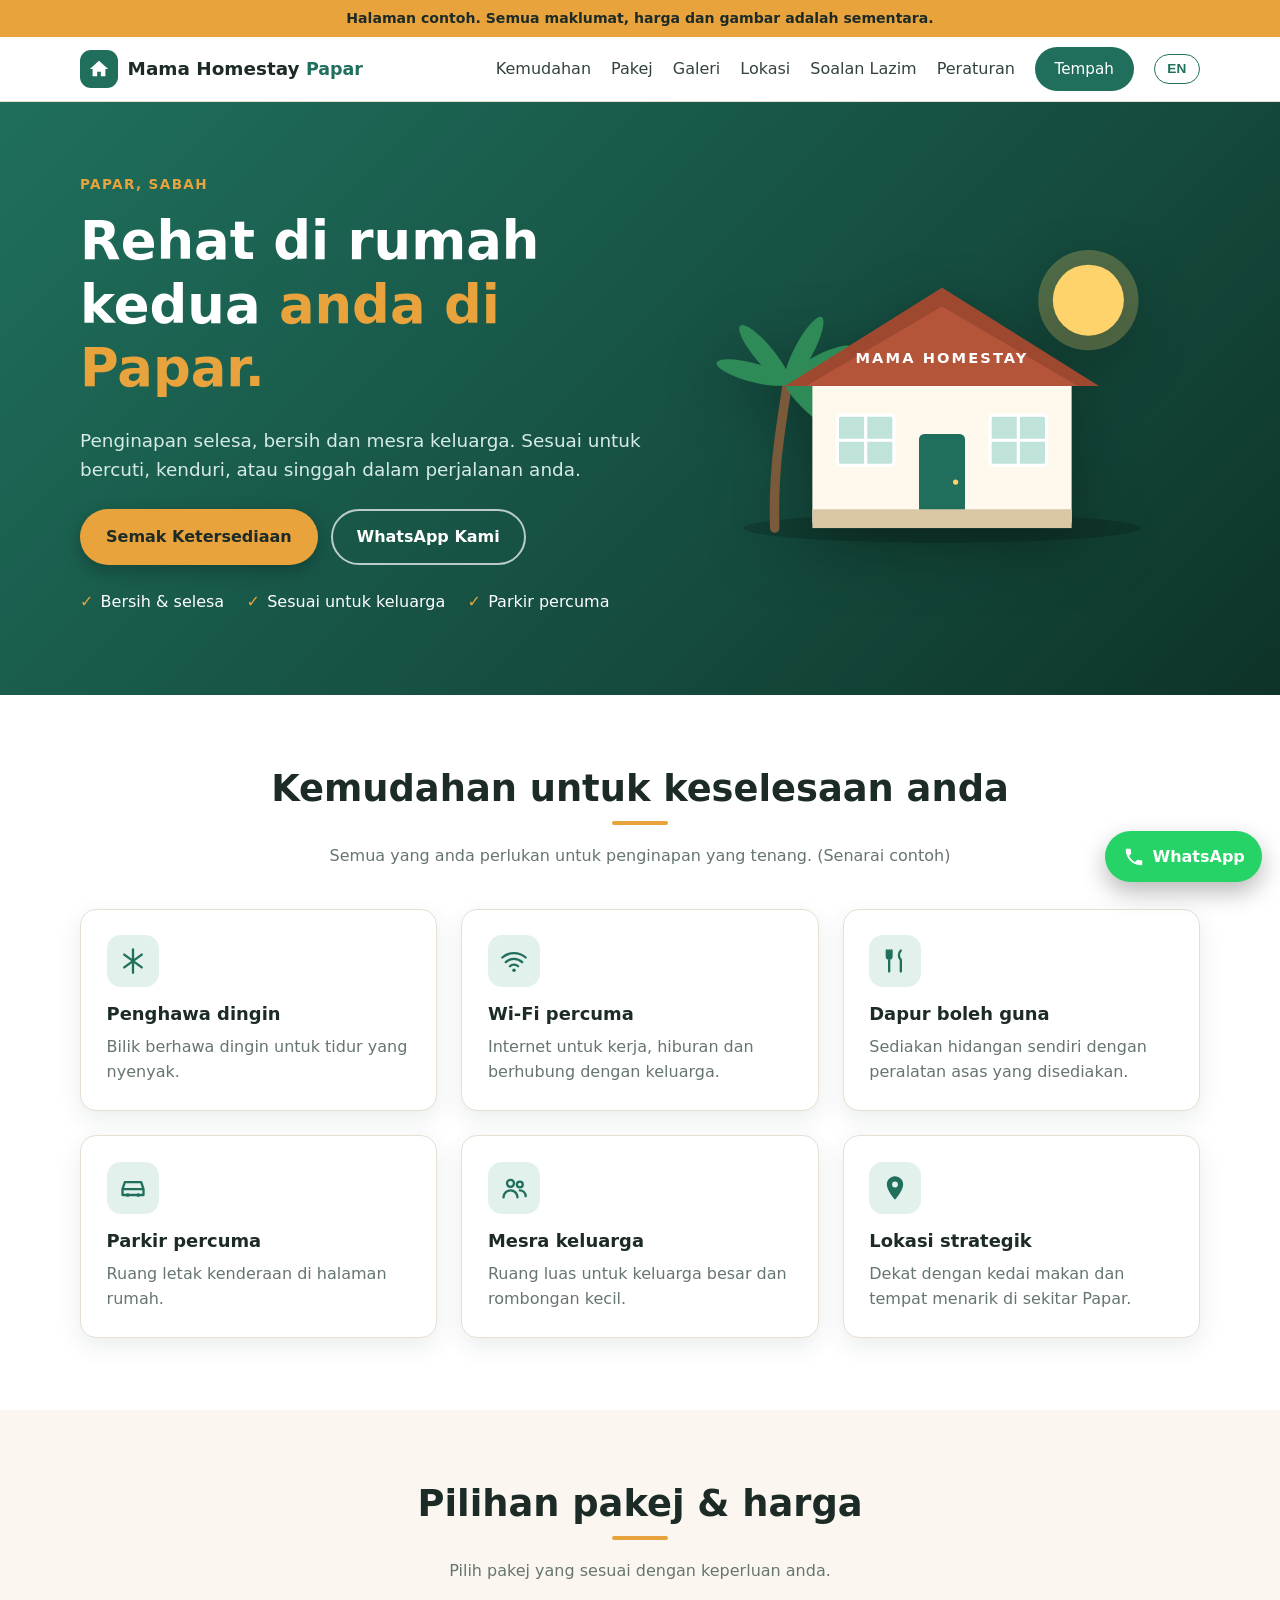
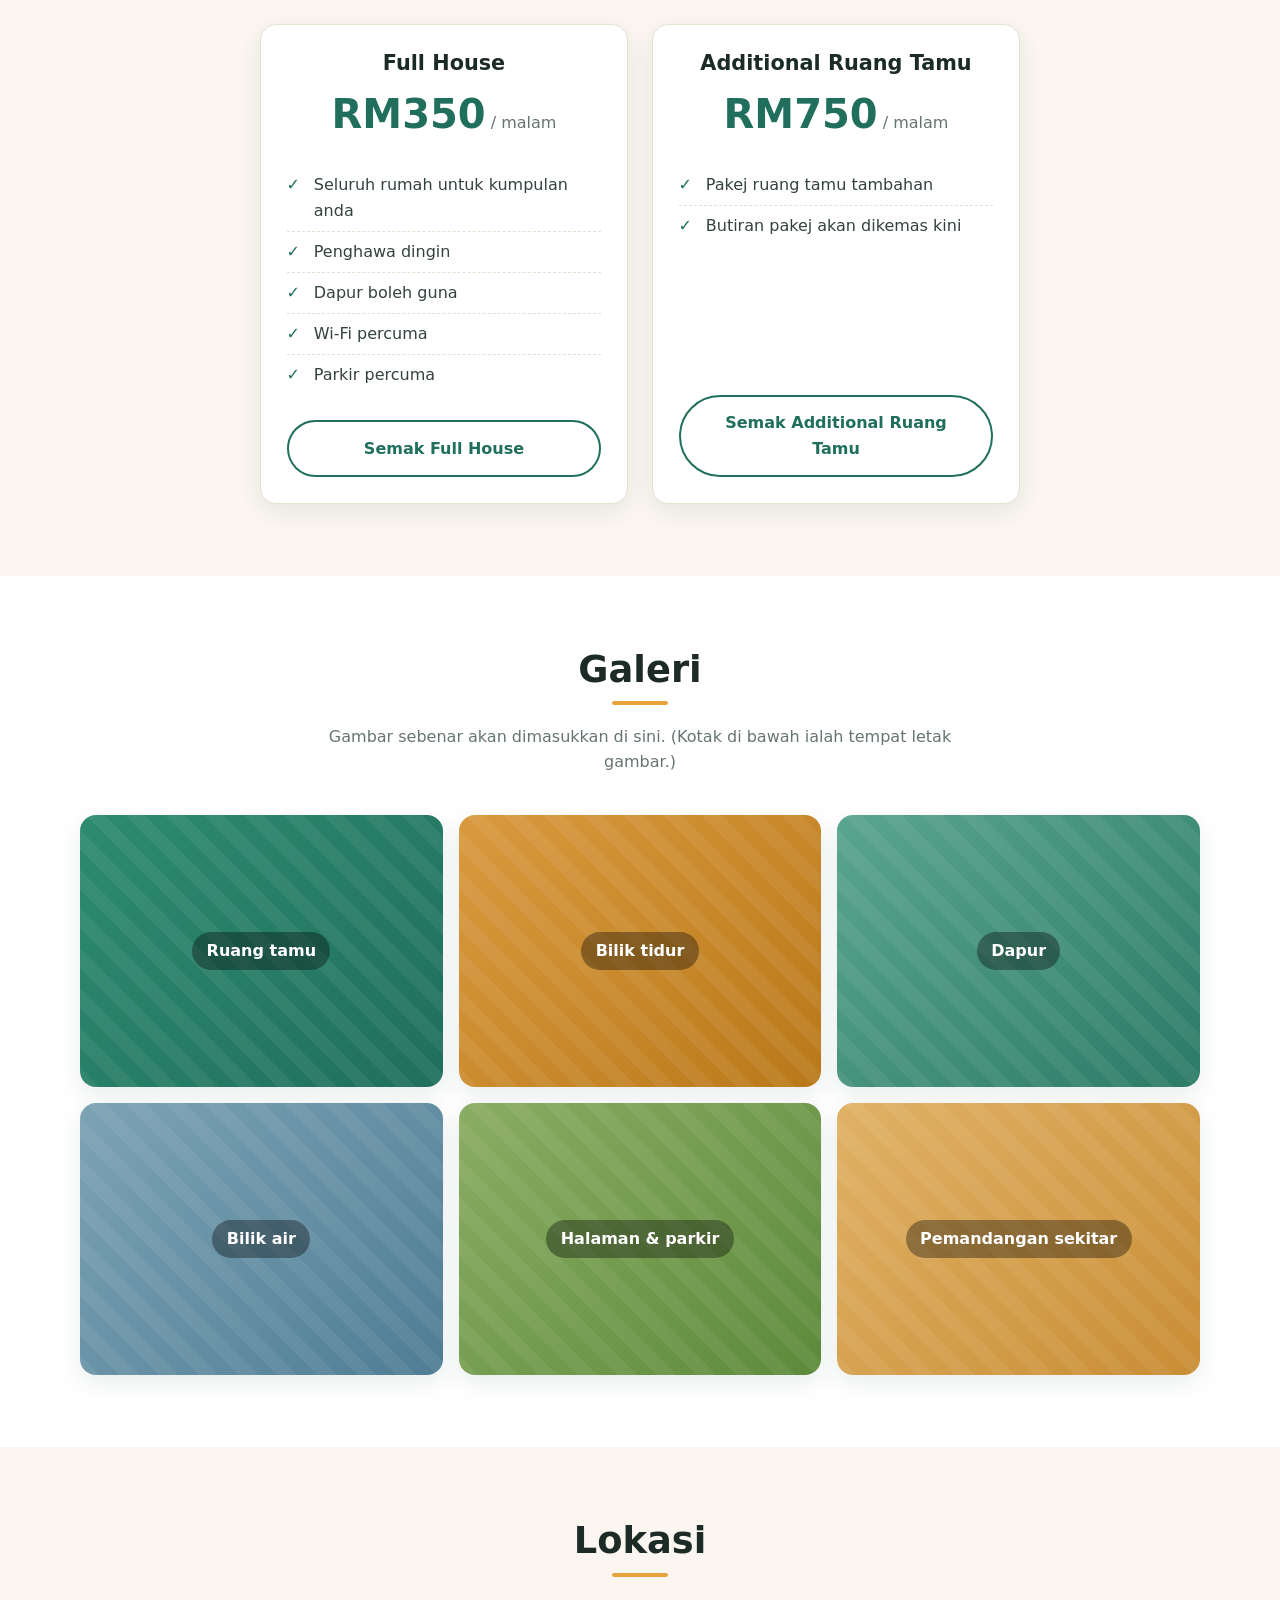
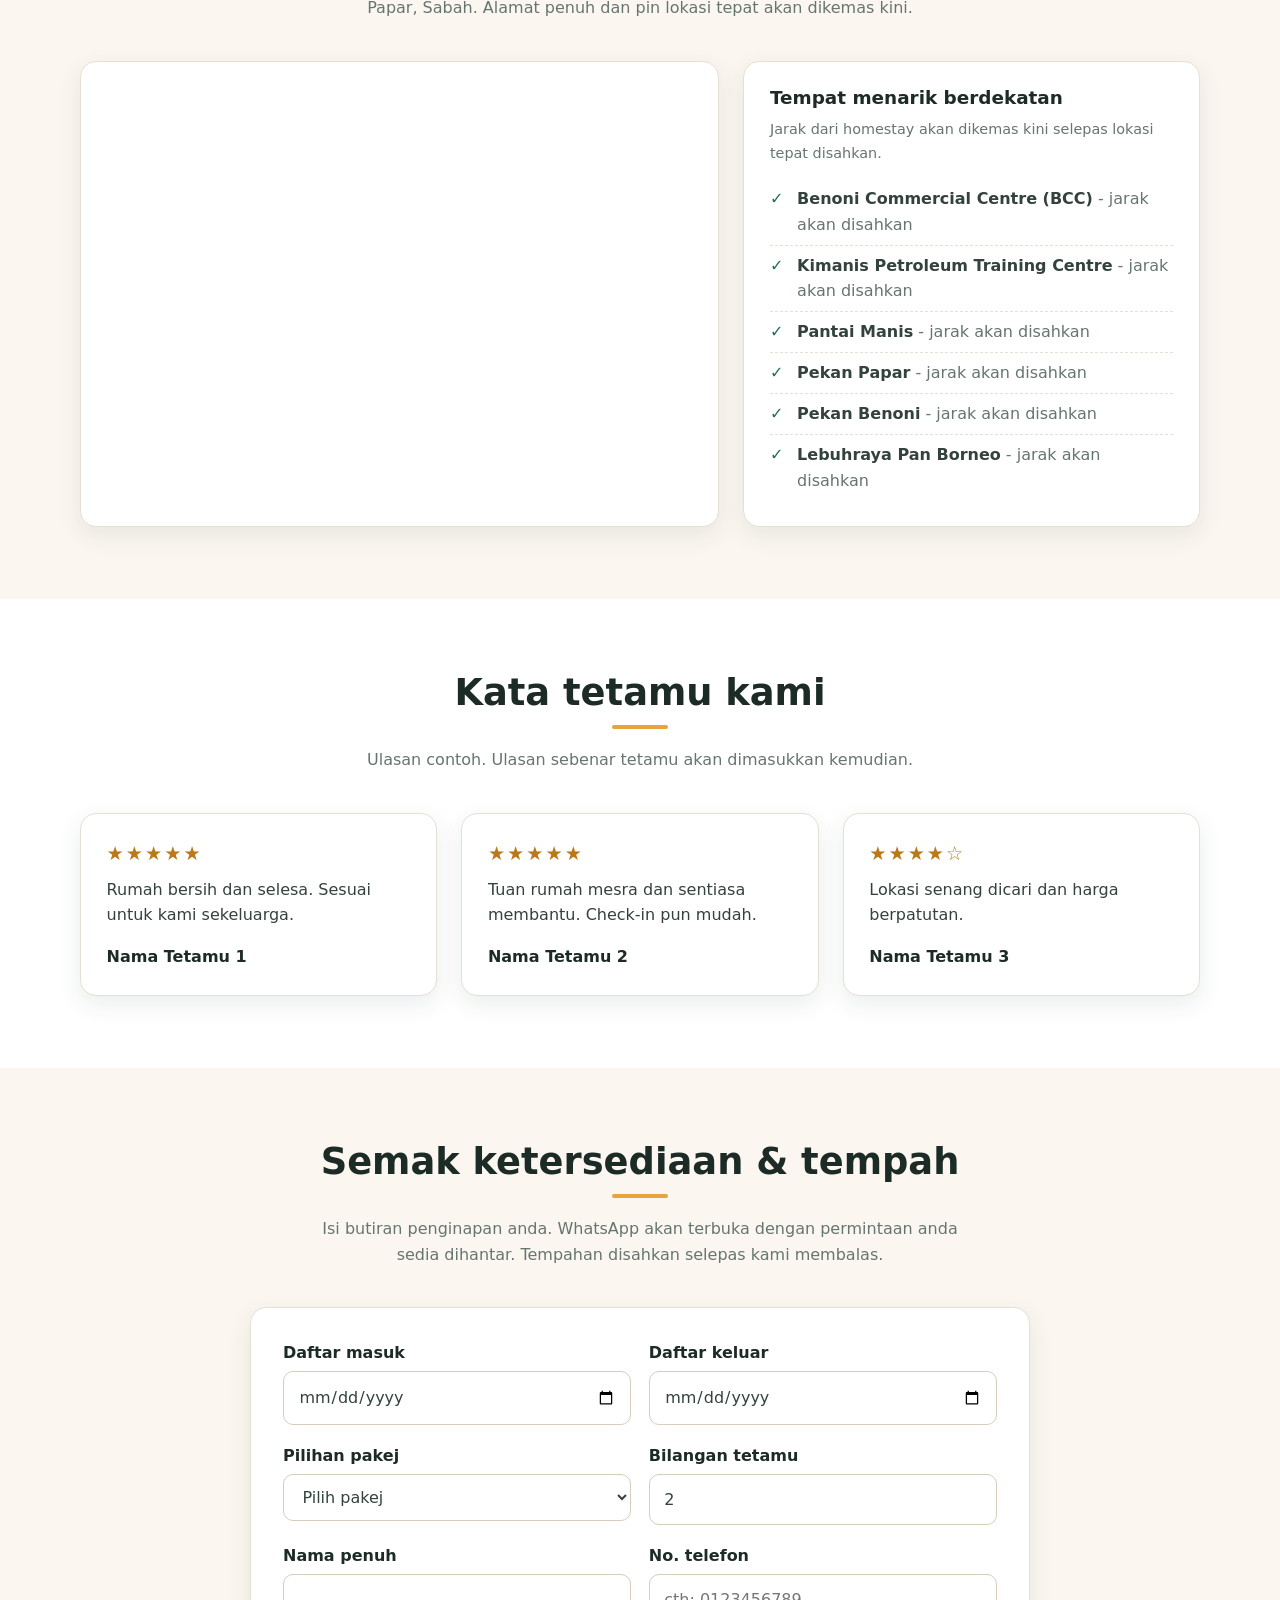
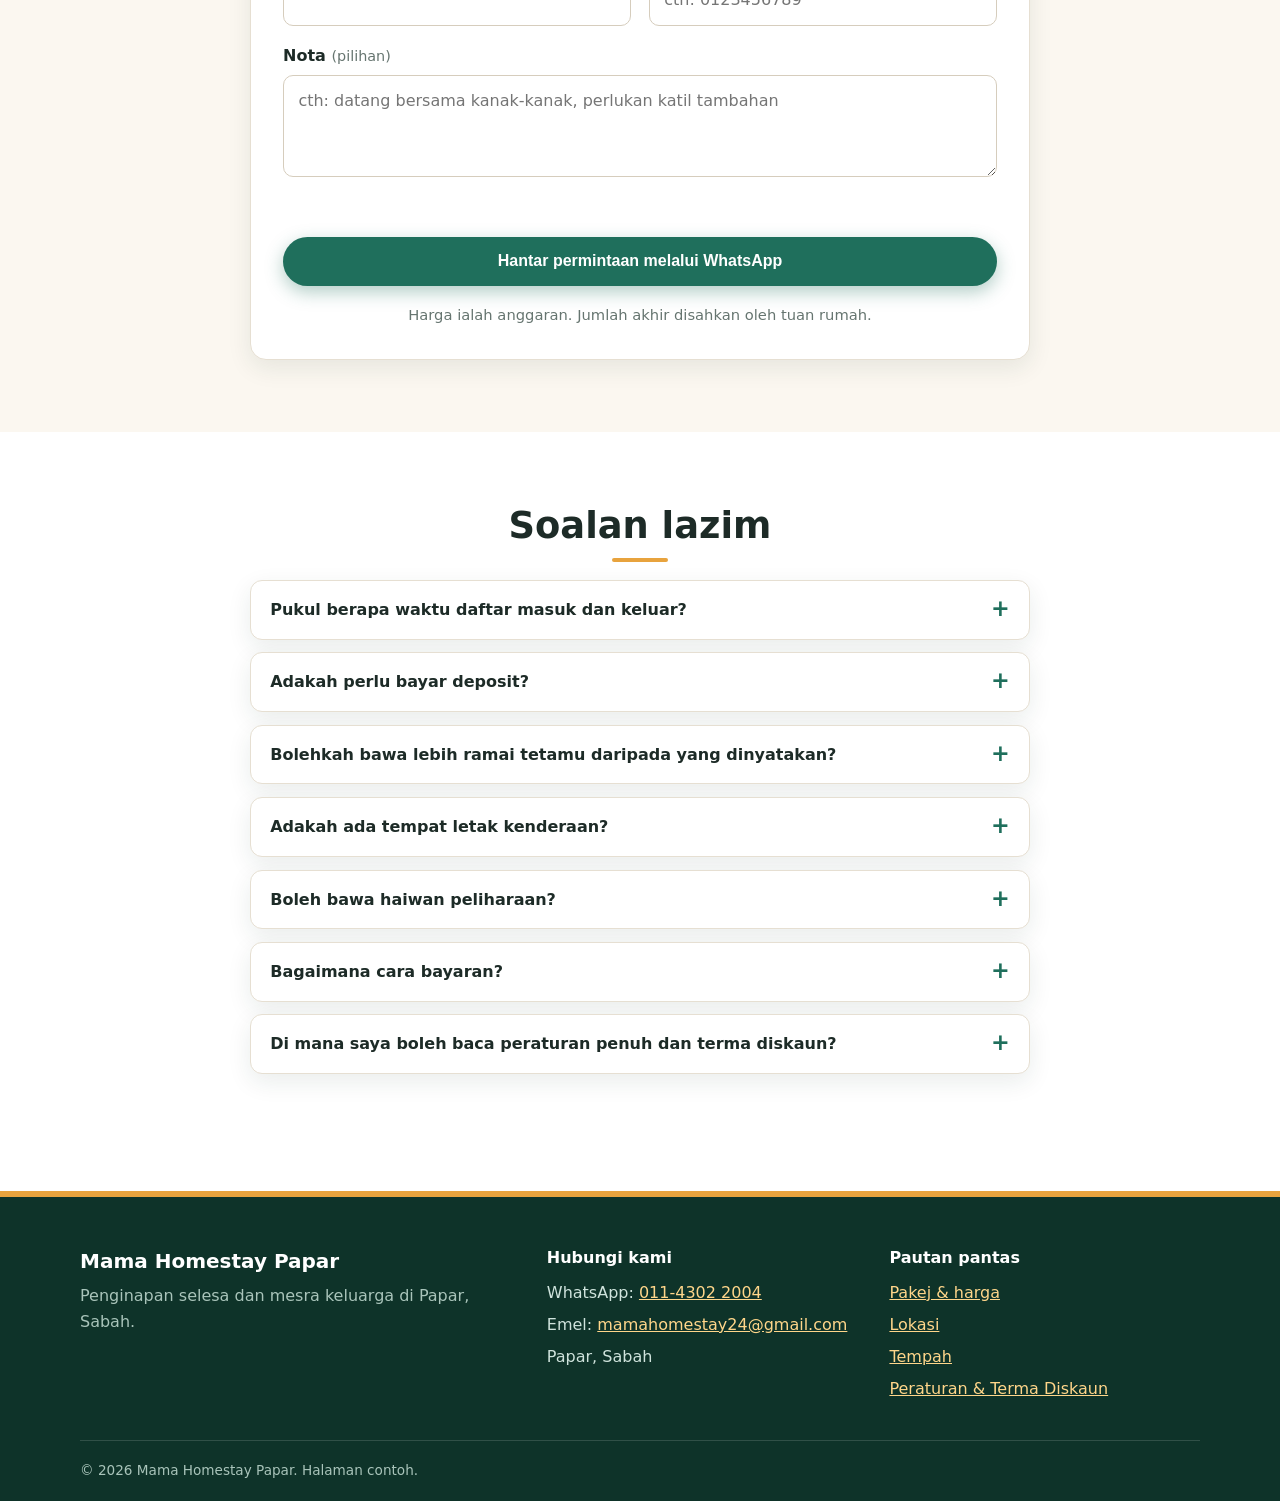
==== commit cdd45bba: "Update contact: real WhatsApp number and email" ====
--- a/index.html
+++ b/index.html
@@ -1,4 +1,4 @@
-<!DOCTYPE html>
+﻿<!DOCTYPE html>
 <html lang="ms">
 <head>
   <meta charset="UTF-8" />
@@ -53,7 +53,7 @@
           </p>
           <div class="hero-actions">
             <a class="btn btn-primary" href="#book" data-i18n="heroBtnCheck">Semak Ketersediaan</a>
-            <a class="btn btn-ghost" href="https://wa.me/60123456789" data-wa data-wa-text-ms="Salam, saya ingin bertanya tentang Mama Homestay Papar." data-wa-text-en="Hi, I would like to ask about Mama Homestay Papar." target="_blank" rel="noopener" data-i18n="heroBtnWa">WhatsApp Kami</a>
+            <a class="btn btn-ghost" href="https://wa.me/60114302004" data-wa data-wa-text-ms="Salam, saya ingin bertanya tentang Mama Homestay Papar." data-wa-text-en="Hi, I would like to ask about Mama Homestay Papar." target="_blank" rel="noopener" data-i18n="heroBtnWa">WhatsApp Kami</a>
           </div>
           <ul class="hero-points" aria-label="Ringkasan">
             <li data-i18n="heroPoint1">Bersih &amp; selesa</li>
@@ -338,8 +338,8 @@
       <div>
         <p class="footer-title" data-i18n="footerContact">Hubungi kami</p>
         <ul class="plain">
-          <li><span data-i18n="footerWaLabel">WhatsApp</span>: <a id="footer-wa" href="https://wa.me/60123456789" data-wa target="_blank" rel="noopener">012-345 6789</a></li>
-          <li><span data-i18n="footerEmailLabel">Emel</span>: <a id="footer-email" href="mailto:mamahomestaypapar@example.com">mamahomestaypapar@example.com</a></li>
+          <li><span data-i18n="footerWaLabel">WhatsApp</span>: <a id="footer-wa" href="https://wa.me/60114302004" data-wa target="_blank" rel="noopener">011-4302 2004</a></li>
+          <li><span data-i18n="footerEmailLabel">Emel</span>: <a id="footer-email" href="mailto:mamahomestay24@gmail.com">mamahomestay24@gmail.com</a></li>
           <li>Papar, Sabah</li>
         </ul>
       </div>
@@ -359,7 +359,7 @@
   </footer>
 
   <!-- Butang WhatsApp terapung -->
-  <a class="fab" href="https://wa.me/60123456789" data-wa data-wa-text-ms="Salam, saya ingin bertanya tentang Mama Homestay Papar." data-wa-text-en="Hi, I would like to ask about Mama Homestay Papar." target="_blank" rel="noopener" data-i18n-aria="fabAria" aria-label="Hubungi kami melalui WhatsApp">
+  <a class="fab" href="https://wa.me/60114302004" data-wa data-wa-text-ms="Salam, saya ingin bertanya tentang Mama Homestay Papar." data-wa-text-en="Hi, I would like to ask about Mama Homestay Papar." target="_blank" rel="noopener" data-i18n-aria="fabAria" aria-label="Hubungi kami melalui WhatsApp">
     <svg viewBox="0 0 24 24" aria-hidden="true"><path fill="currentColor" d="M6.62 10.79c1.44 2.83 3.76 5.14 6.59 6.59l2.2-2.2c.27-.27.67-.36 1.02-.24 1.12.37 2.33.57 3.57.57.55 0 1 .45 1 1V20c0 .55-.45 1-1 1-9.39 0-17-7.61-17-17 0-.55.45-1 1-1h3.5c.55 0 1 .45 1 1 0 1.25.2 2.45.57 3.57.11.35.03.74-.25 1.02z"/></svg>
     <span>WhatsApp</span>
   </a>
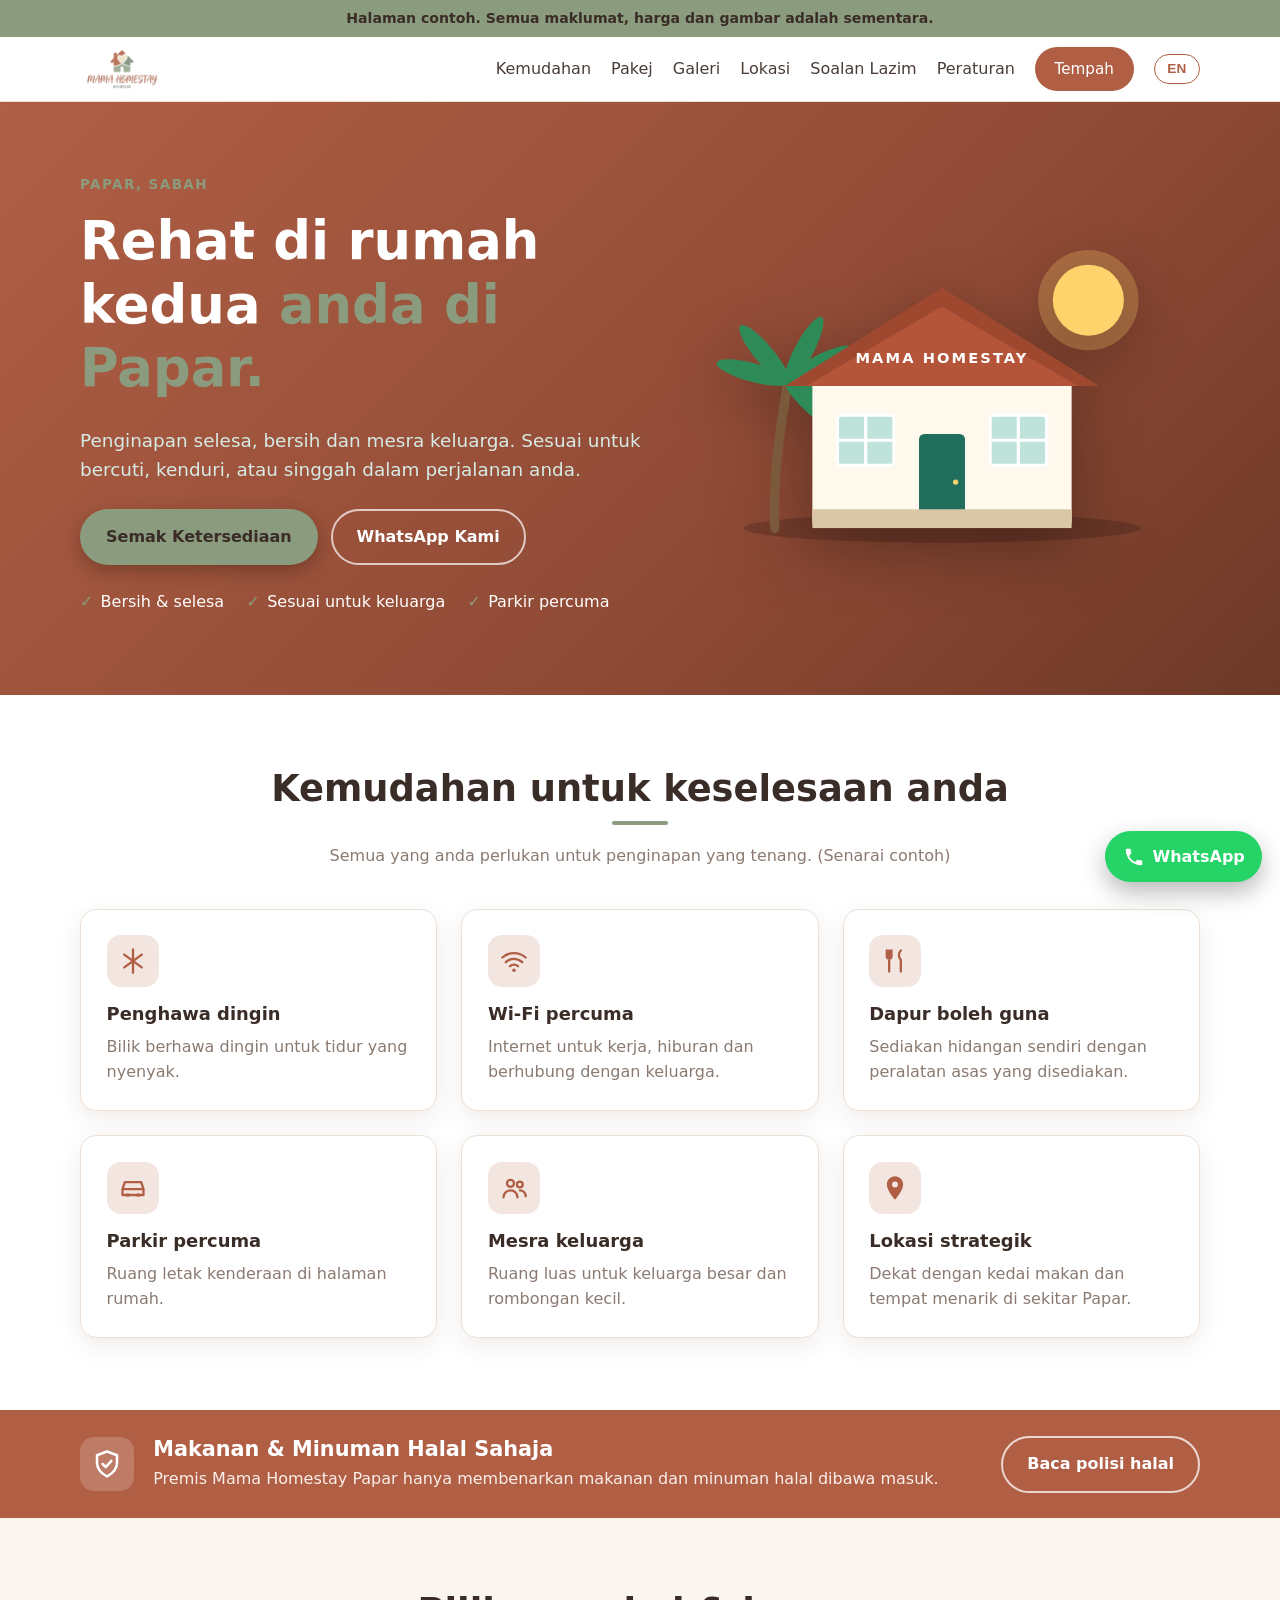
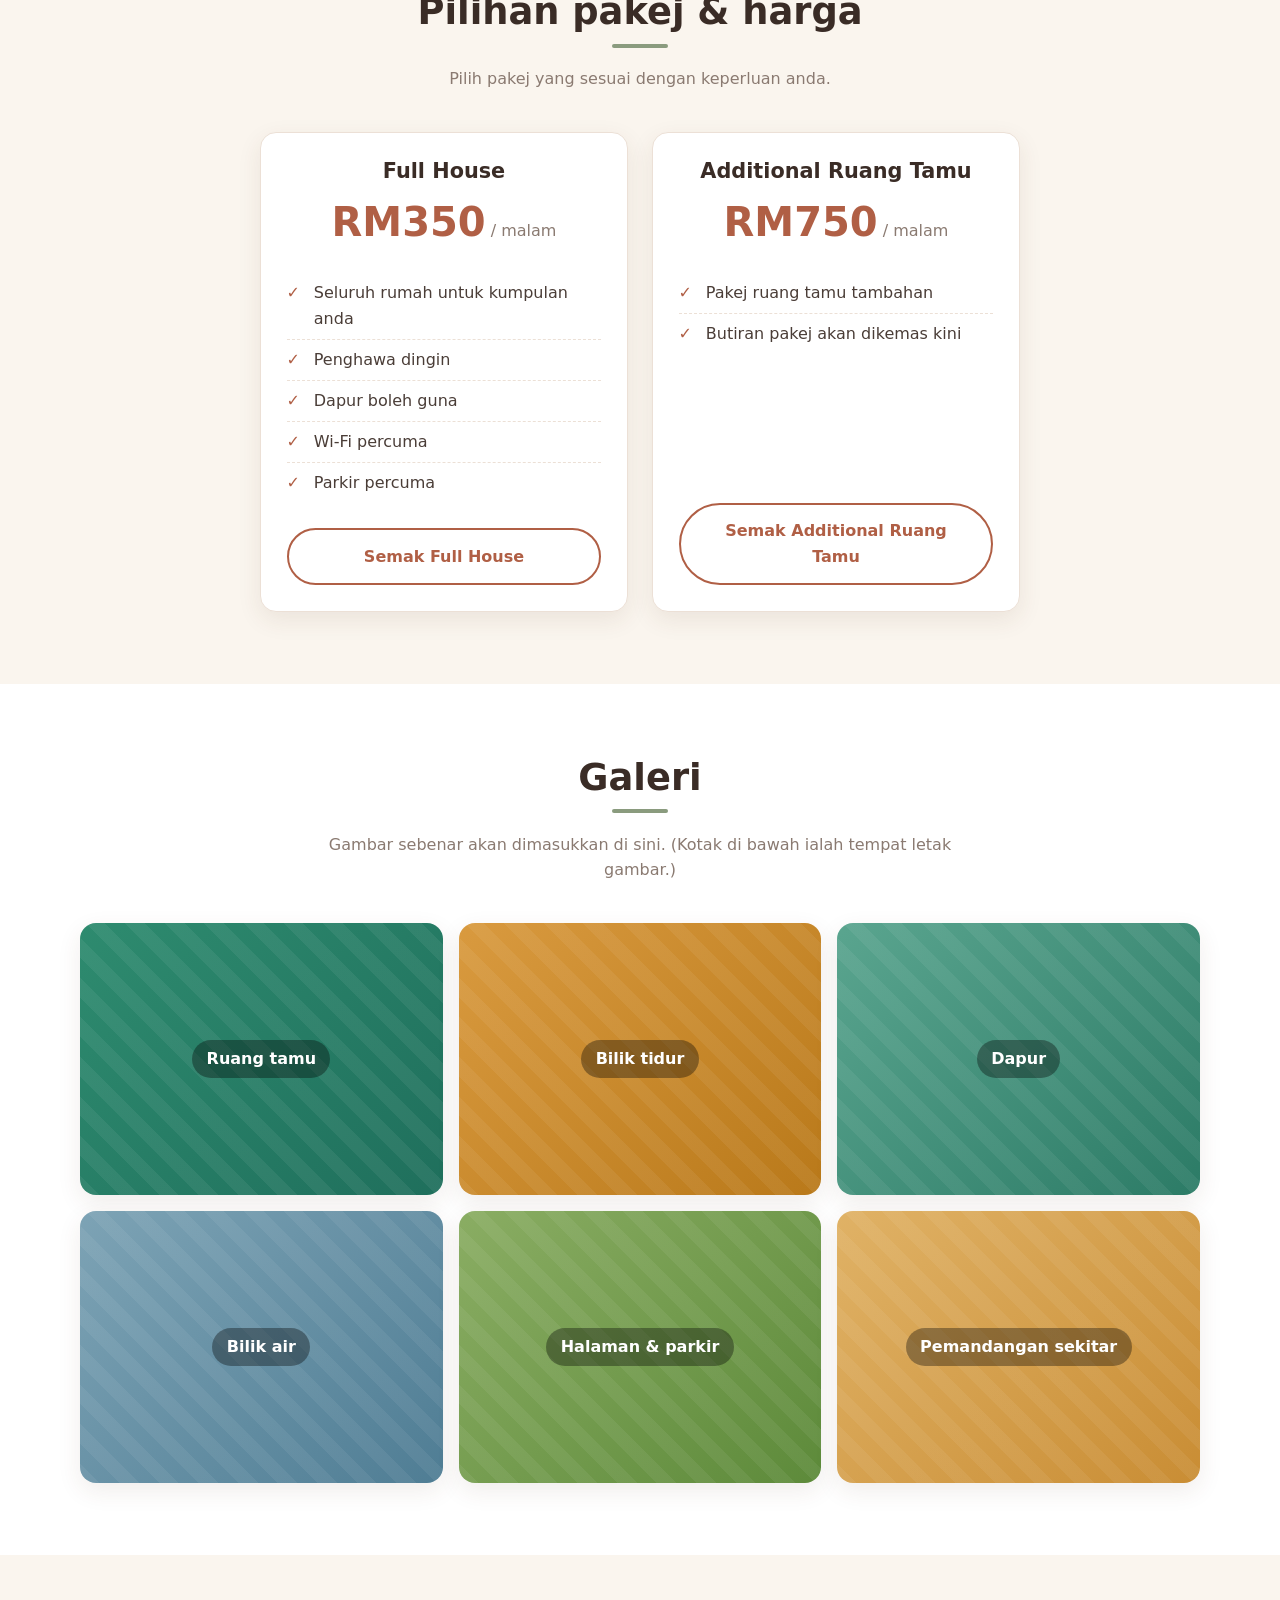
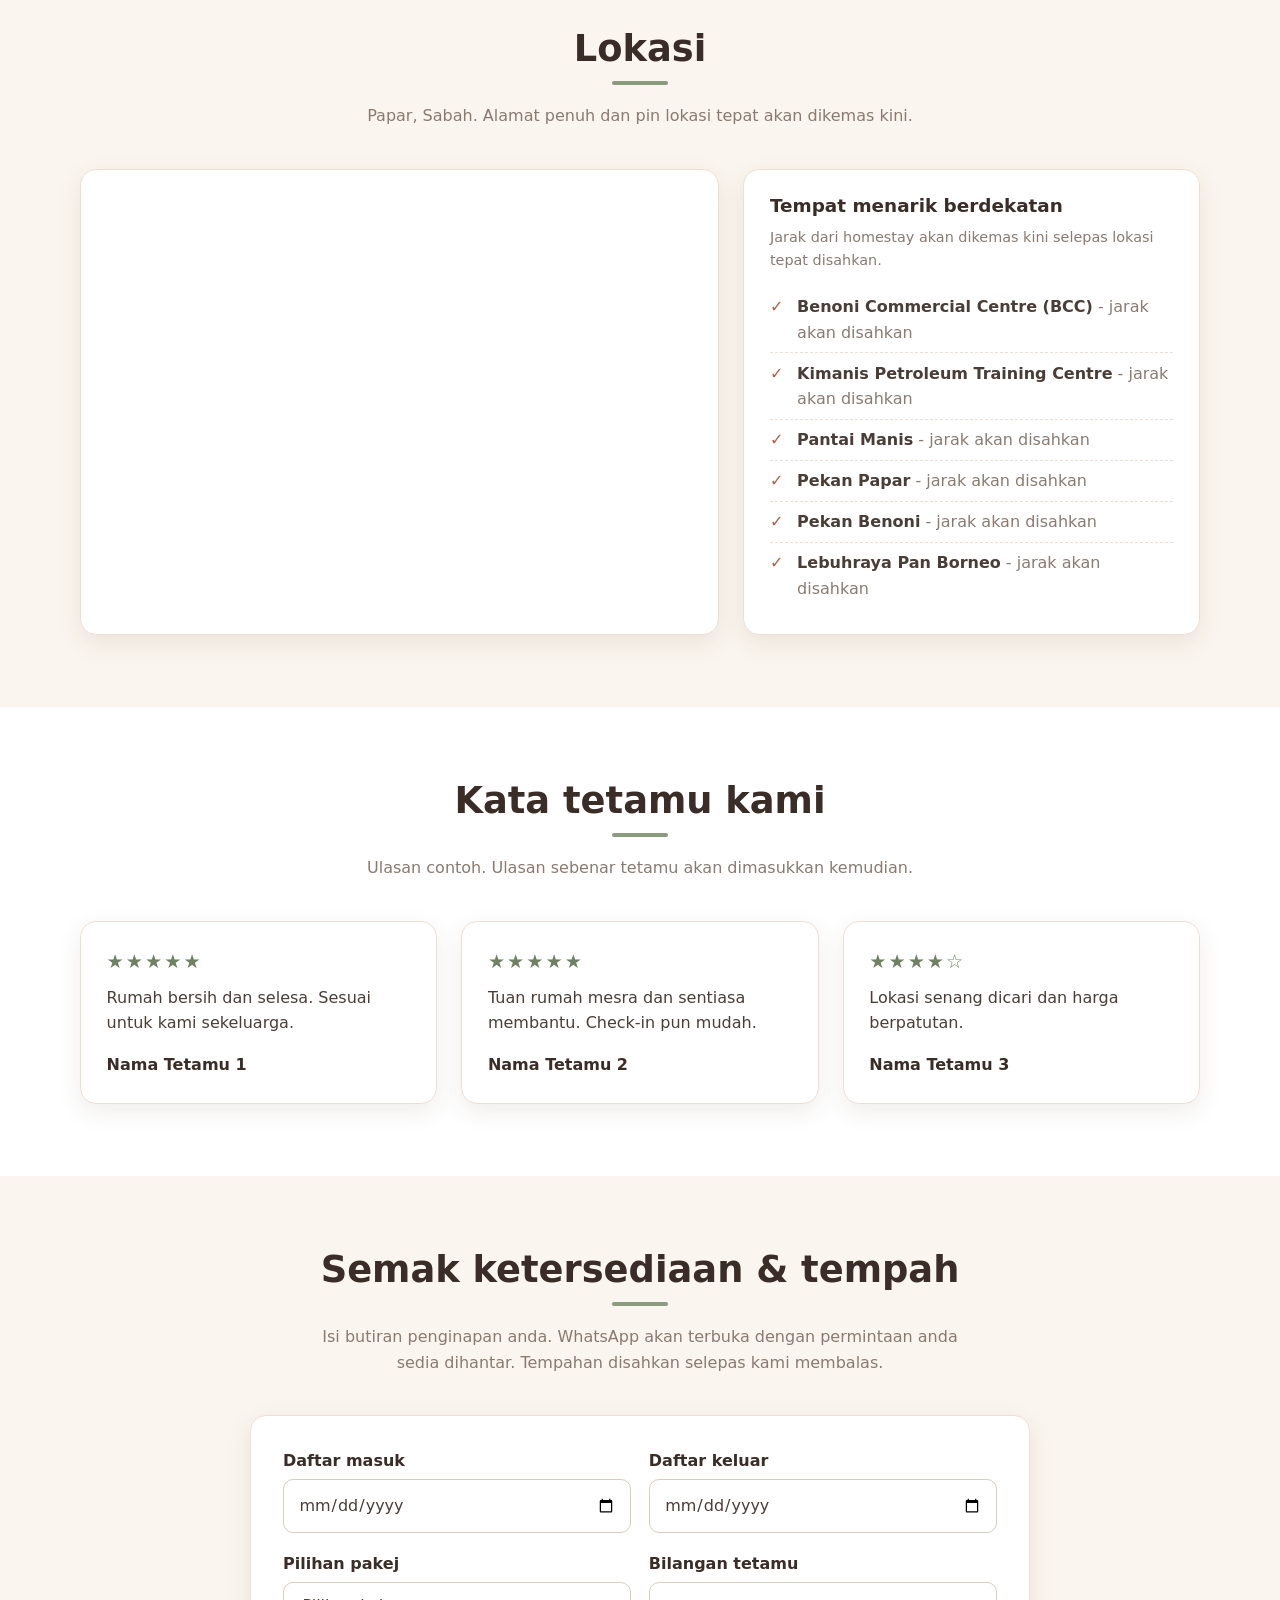
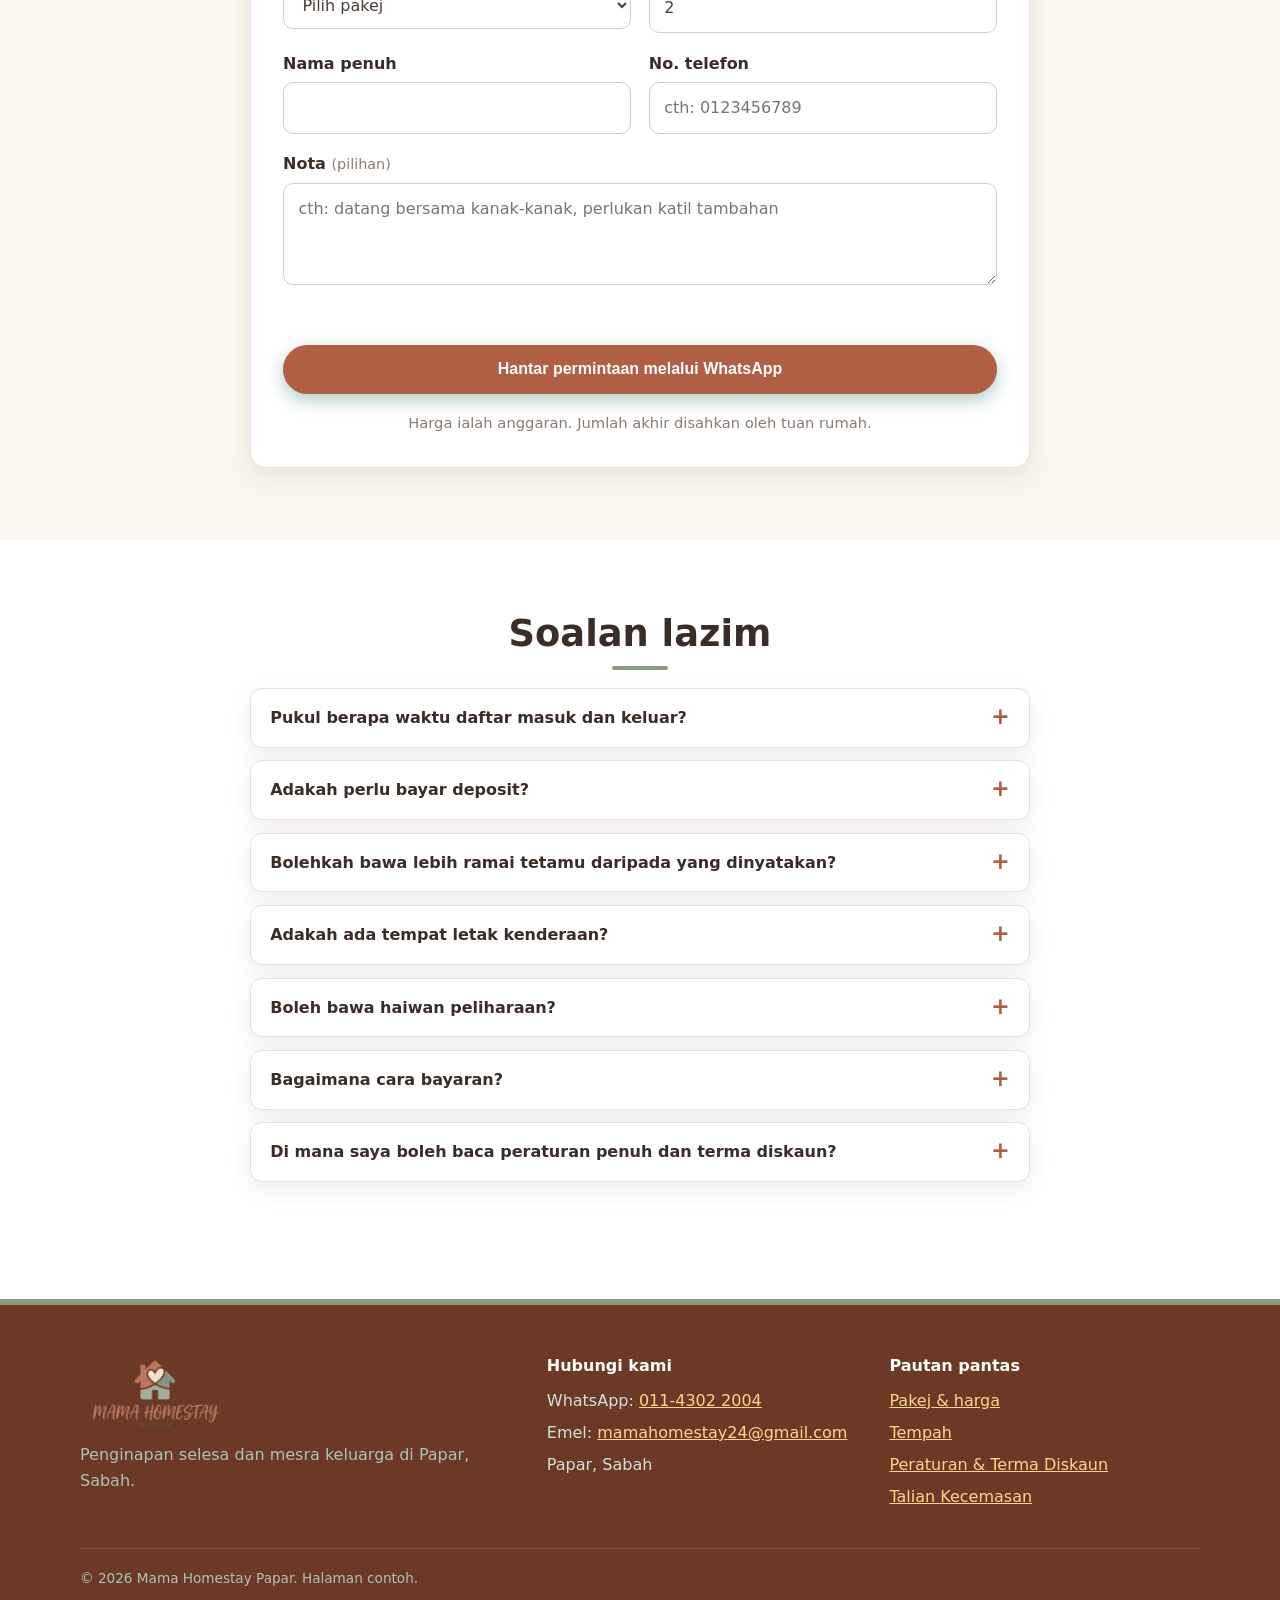
==== commit 232c14da: "Add logo branding, halal policy, full house rules, and emergency contacts tab" ====
--- a/index.html
+++ b/index.html
@@ -9,7 +9,7 @@
   <meta property="og:description" content="Penginapan selesa dan mesra keluarga di Papar, Sabah. Tempah terus melalui WhatsApp." />
   <meta property="og:type" content="website" />
   <meta name="theme-color" content="#1f6f5c" />
-  <link rel="icon" href="data:image/svg+xml,%3Csvg xmlns='http://www.w3.org/2000/svg' viewBox='0 0 64 64'%3E%3Crect width='64' height='64' rx='14' fill='%231f6f5c'/%3E%3Cpath d='M32 14 12 32h8v18h24V32h8z' fill='%23fbf7f0'/%3E%3C/svg%3E" />
+  <link rel="icon" href="assets/logo.png" />
   <link rel="stylesheet" href="styles.css" />
 </head>
 <body data-page="index">
@@ -22,10 +22,7 @@
   <header class="site-header">
     <div class="container header-inner">
       <a class="brand" href="#top" data-i18n-aria="brandAria" aria-label="Mama Homestay Papar - laman utama">
-        <span class="brand-mark" aria-hidden="true">
-          <svg viewBox="0 0 24 24" width="22" height="22"><path fill="currentColor" d="M12 3 2 12h3v8h5v-5h4v5h5v-8h3z"/></svg>
-        </span>
-        <span class="brand-text">Mama Homestay <small>Papar</small></span>
+        <img class="brand-logo" src="assets/logo.png" alt="Mama Homestay Papar" width="92" height="50" />
       </a>
       <nav class="nav" aria-label="Menu utama">
         <a href="#highlights" data-i18n="navHighlights">Kemudahan</a>
@@ -149,6 +146,20 @@
       </div>
     </section>
 
+    <!-- Notis halal -->
+    <section class="halal-strip" id="halal">
+      <div class="container halal-strip-inner">
+        <span class="halal-icon" aria-hidden="true">
+          <svg viewBox="0 0 24 24"><path fill="none" stroke="currentColor" stroke-width="2" stroke-linecap="round" stroke-linejoin="round" d="M12 2 4 5v6c0 5 3.5 8.5 8 11 4.5-2.5 8-6 8-11V5z"/><path fill="none" stroke="currentColor" stroke-width="2" stroke-linecap="round" stroke-linejoin="round" d="m8.5 12 2.5 2.5 4.5-5"/></svg>
+        </span>
+        <div class="halal-strip-text">
+          <h2 data-i18n="halalStripTitle">Makanan &amp; Minuman Halal Sahaja</h2>
+          <p data-i18n="halalStripDesc">Premis Mama Homestay Papar hanya membenarkan makanan dan minuman halal dibawa masuk.</p>
+        </div>
+        <a class="btn btn-outline-light" href="rules.html#halal" data-i18n="halalStripLink">Baca polisi halal</a>
+      </div>
+    </section>
+
     <!-- Pakej (dijana oleh script.js dari CONFIG.rooms) -->
     <section class="section section-alt" id="rooms">
       <div class="container">
@@ -332,7 +343,7 @@
   <footer class="site-footer">
     <div class="container footer-inner">
       <div>
-        <p class="footer-brand">Mama Homestay Papar</p>
+        <img class="footer-logo" src="assets/logo.png" alt="Mama Homestay Papar" width="150" height="82" />
         <p class="muted" data-i18n="footerTagline">Penginapan selesa dan mesra keluarga di Papar, Sabah.</p>
       </div>
       <div>
@@ -347,9 +358,9 @@
         <p class="footer-title" data-i18n="footerLinks">Pautan pantas</p>
         <ul class="plain">
           <li><a href="#rooms" data-i18n="footerLinkRooms">Pakej &amp; harga</a></li>
-          <li><a href="#location" data-i18n="footerLinkLocation">Lokasi</a></li>
           <li><a href="#book" data-i18n="footerLinkBook">Tempah</a></li>
-          <li><a href="rules.html" data-i18n="footerLinkRules">Peraturan &amp; Terma Diskaun</a></li>
+          <li><a href="rules.html" data-i18n="footerLinkRules">Peraturan &amp; Terma</a></li>
+          <li><a href="rules.html#emergency" data-i18n="footerLinkEmergency">Talian Kecemasan</a></li>
         </ul>
       </div>
     </div>
--- a/styles.css
+++ b/styles.css
@@ -1,21 +1,21 @@
 /* Mama Homestay Papar - styles
-   Palette: tropical green, warm gold and cream. Change the values below to retheme. */
+   Palette taken from the official logo: terracotta, sage green and cream. */
 :root {
-  --brand: #1f6f5c;        /* deep green */
-  --brand-dark: #154c3f;
-  --brand-deep: #0e3329;
-  --brand-soft: #e3f1ed;   /* light green tint for icons */
-  --accent: #e8a33d;       /* warm gold */
-  --accent-dark: #b9791a;
-  --cream: #fbf7f0;
-  --ink: #1d2b27;
-  --text: #33423d;
-  --muted: #667570;
-  --border: #e6dfd2;
+  --brand: #b05f45;        /* terracotta (logo) */
+  --brand-dark: #8f4a35;
+  --brand-deep: #6d3927;
+  --brand-soft: #f3e6e0;   /* light terracotta tint for icons */
+  --accent: #8a9b7e;       /* sage green (logo) */
+  --accent-dark: #6f8162;
+  --cream: #faf5ee;
+  --ink: #3a2c26;
+  --text: #4a3d37;
+  --muted: #8a7a71;
+  --border: #ece0d6;
   --bg: #ffffff;
   --radius: 16px;
-  --shadow: 0 8px 24px rgba(20, 50, 40, 0.09);
-  --shadow-lg: 0 16px 40px rgba(20, 50, 40, 0.2);
+  --shadow: 0 8px 24px rgba(90, 50, 35, 0.09);
+  --shadow-lg: 0 16px 40px rgba(90, 50, 35, 0.2);
 }
 
 *, *::before, *::after { box-sizing: border-box; }
@@ -54,7 +54,8 @@
 .site-header { position: sticky; top: 0; z-index: 50; background: rgba(255, 255, 255, 0.95); backdrop-filter: blur(8px); border-bottom: 1px solid var(--border); }
 .header-inner { display: flex; align-items: center; justify-content: space-between; min-height: 64px; gap: 1rem; }
 .brand { display: inline-flex; align-items: center; gap: 0.6rem; font-weight: 800; font-size: 1.15rem; color: var(--ink); text-decoration: none; }
-.brand-mark { display: grid; place-items: center; width: 38px; height: 38px; border-radius: 11px; background: var(--brand); color: #fff; }
+.brand-logo { display: block; height: 46px; width: auto; }
+.brand-text { line-height: 1; }
 .brand-text small { font-weight: 600; color: var(--brand); font-size: 0.95em; }
 .nav { display: flex; align-items: center; gap: 1.25rem; }
 .nav a { text-decoration: none; color: var(--text); font-weight: 500; }
@@ -191,6 +192,42 @@
 .site-footer .muted { color: #a9c4ba; }
 .copyright { border-top: 1px solid rgba(255, 255, 255, 0.14); padding: 1.2rem 0; margin: 0; font-size: 0.85rem; color: #a9c4ba; }
 
+/* Halal strip (home page) */
+.halal-strip { background: var(--brand); color: #fff; padding: 1.6rem 0; }
+.halal-strip-inner { display: flex; align-items: center; gap: 1.2rem; flex-wrap: wrap; }
+.halal-icon { flex: none; display: grid; place-items: center; width: 54px; height: 54px; border-radius: 14px; background: rgba(255,255,255,0.18); color: #fff; }
+.halal-icon svg { width: 30px; height: 30px; }
+.halal-strip-text { flex: 1; min-width: 220px; }
+.halal-strip-text h2 { color: #fff; margin: 0 0 0.2rem; font-size: 1.3rem; }
+.halal-strip-text h2::after { display: none; }
+.halal-strip-text p { color: #fbeee9; margin: 0; }
+.btn-outline-light { background: transparent; color: #fff; border-color: rgba(255,255,255,0.75); white-space: nowrap; }
+.btn-outline-light:hover { background: #fff; color: var(--brand); }
+
+/* Halal panel (rules page) */
+.halal-head { display: flex; align-items: center; gap: 1rem; margin-bottom: 1rem; }
+.halal-badge { flex: none; display: grid; place-items: center; width: 56px; height: 56px; border-radius: 16px; background: var(--brand-soft); color: var(--brand); }
+.halal-badge svg { width: 32px; height: 32px; }
+.halal-title { margin: 0; font-size: 1.3rem; }
+.halal-sub { margin: 0.2rem 0 0; color: var(--muted); }
+.halal-warn { background: var(--brand-soft); color: var(--brand-dark); border-left: 4px solid var(--brand); border-radius: 8px; padding: 0.8rem 1rem; font-weight: 600; margin: 0 0 1.2rem; }
+
+/* Emergency contacts (rules page) */
+.emergency-group { font-size: 1rem; color: var(--brand); text-transform: uppercase; letter-spacing: 0.04em; margin: 1.6rem 0 0.6rem; }
+.emergency-group:first-of-type { margin-top: 0.5rem; }
+.contact-list { list-style: none; padding: 0; margin: 0; display: grid; gap: 0.6rem; }
+.contact-list a {
+  display: flex; align-items: center; justify-content: space-between; gap: 1rem;
+  padding: 0.9rem 1.1rem; border: 1.5px solid var(--border); border-radius: 12px;
+  text-decoration: none; color: var(--ink); background: #fff; font-weight: 600;
+  transition: border-color 0.15s ease, background 0.15s ease, transform 0.1s ease;
+}
+.contact-list a:hover { border-color: var(--brand); background: var(--brand-soft); }
+.contact-list a:active { transform: scale(0.99); }
+.contact-list .c-name { display: flex; align-items: center; gap: 0.5rem; }
+.contact-list .c-name::before { content: "\260E"; color: var(--brand); font-size: 1.1rem; }
+.contact-list .c-num { color: var(--brand); font-weight: 800; white-space: nowrap; }
+
 /* Rules & Terms page */
 .page-head { background: linear-gradient(135deg, var(--brand) 0%, var(--brand-dark) 100%); color: #fff; padding: 3rem 0 2.5rem; text-align: center; }
 .page-head h1 { color: #fff; margin-bottom: 0.4rem; }
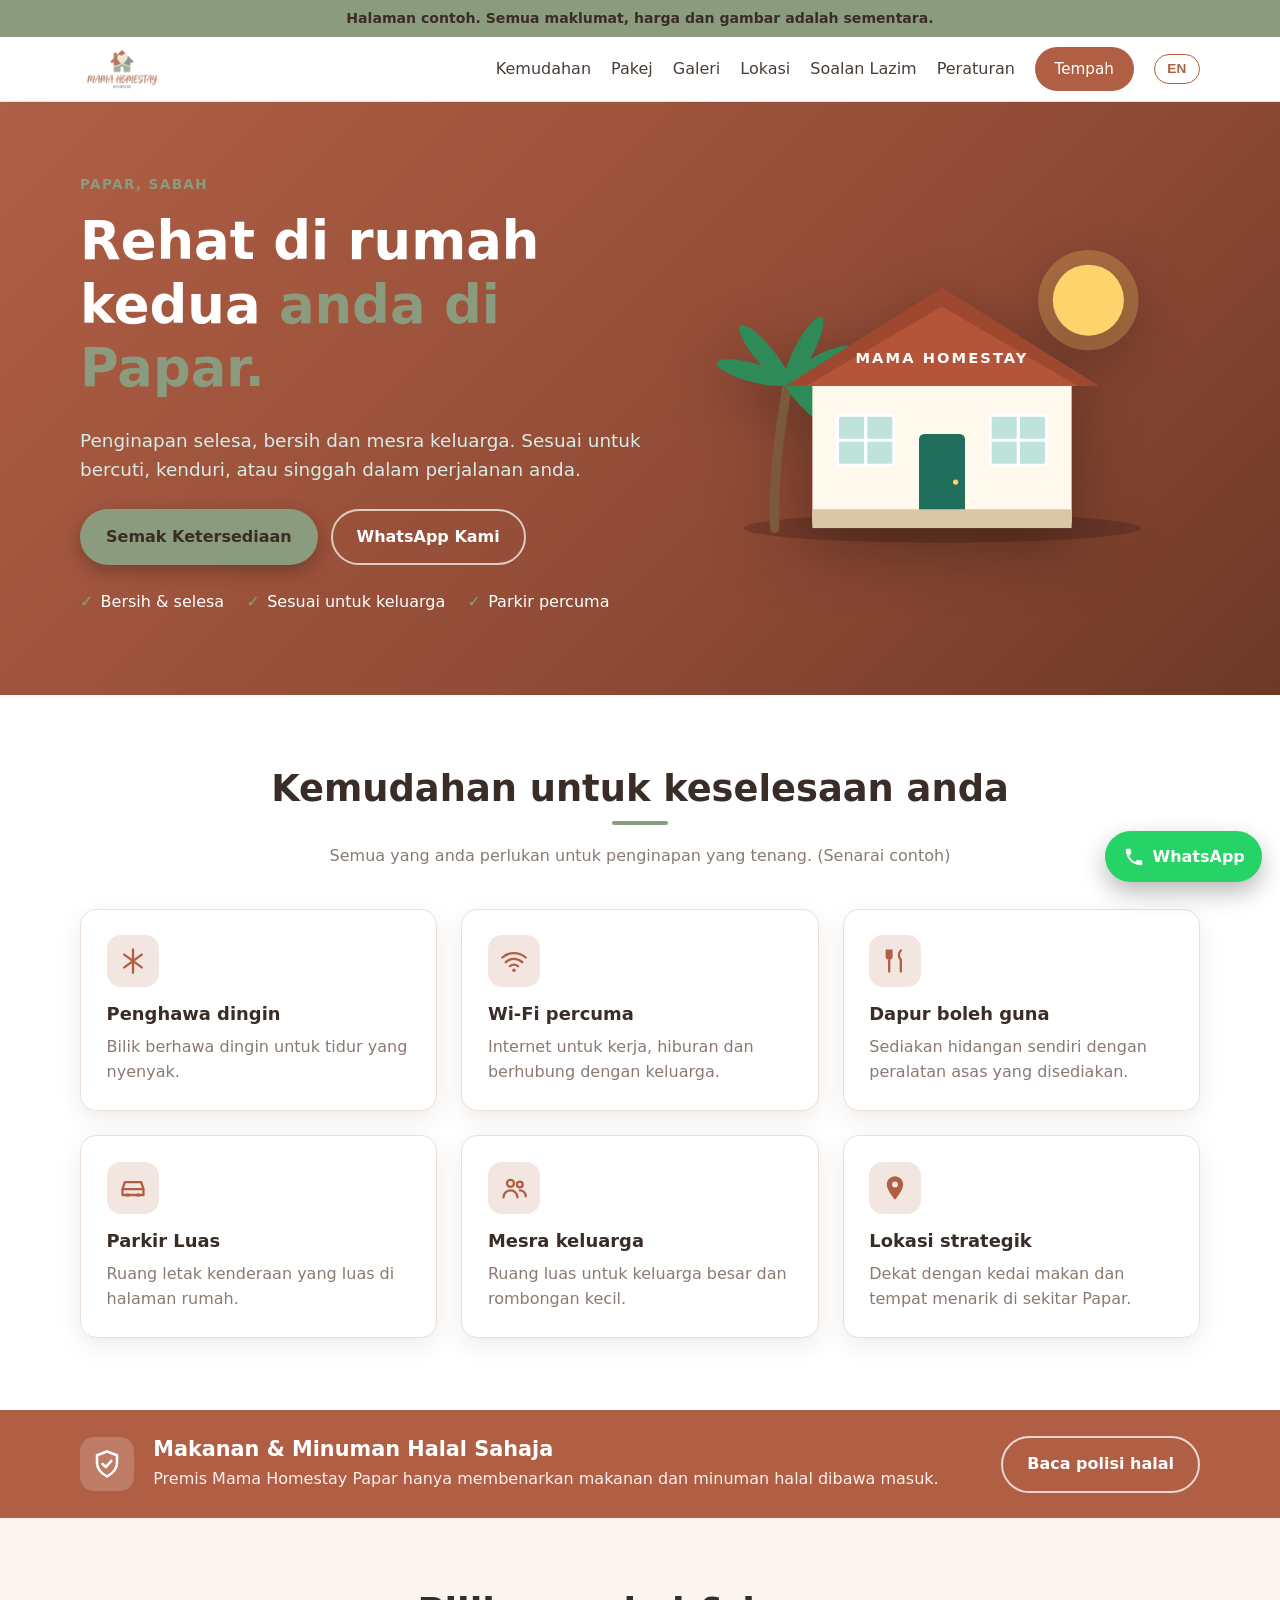
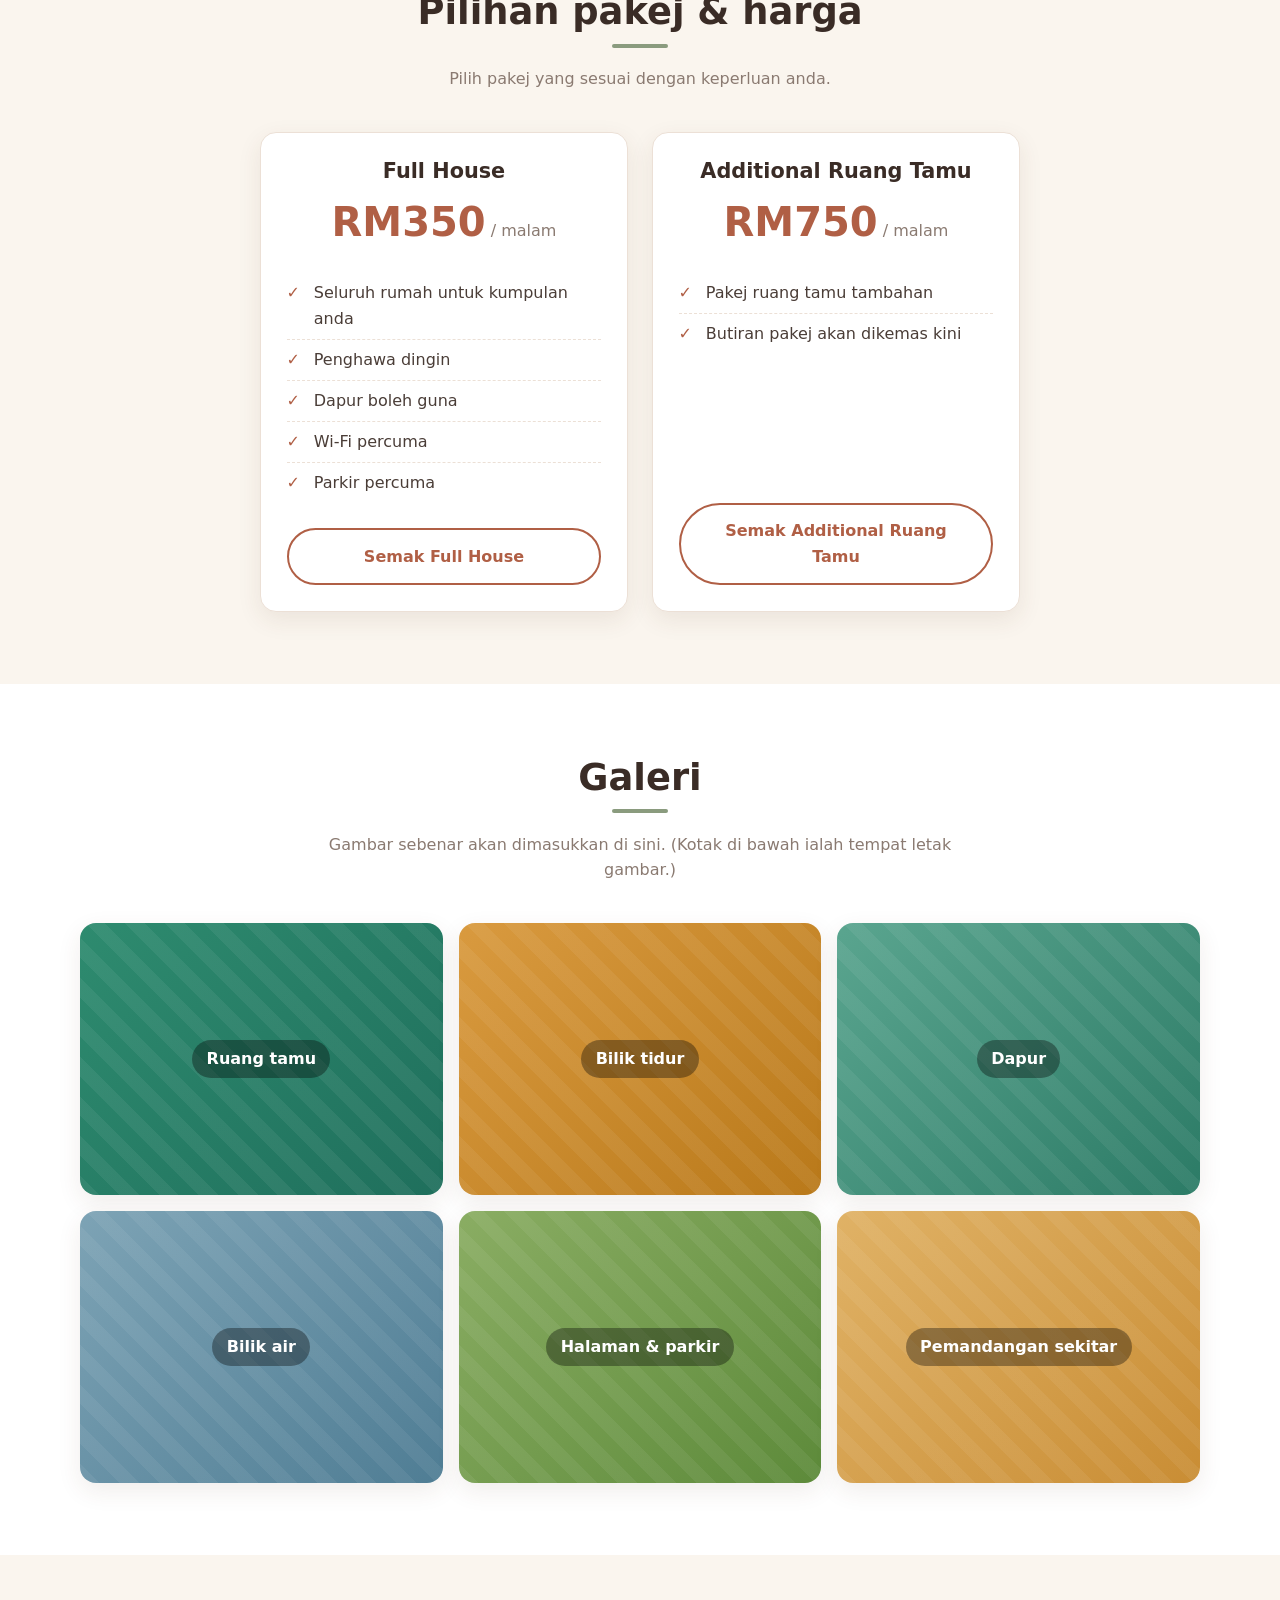
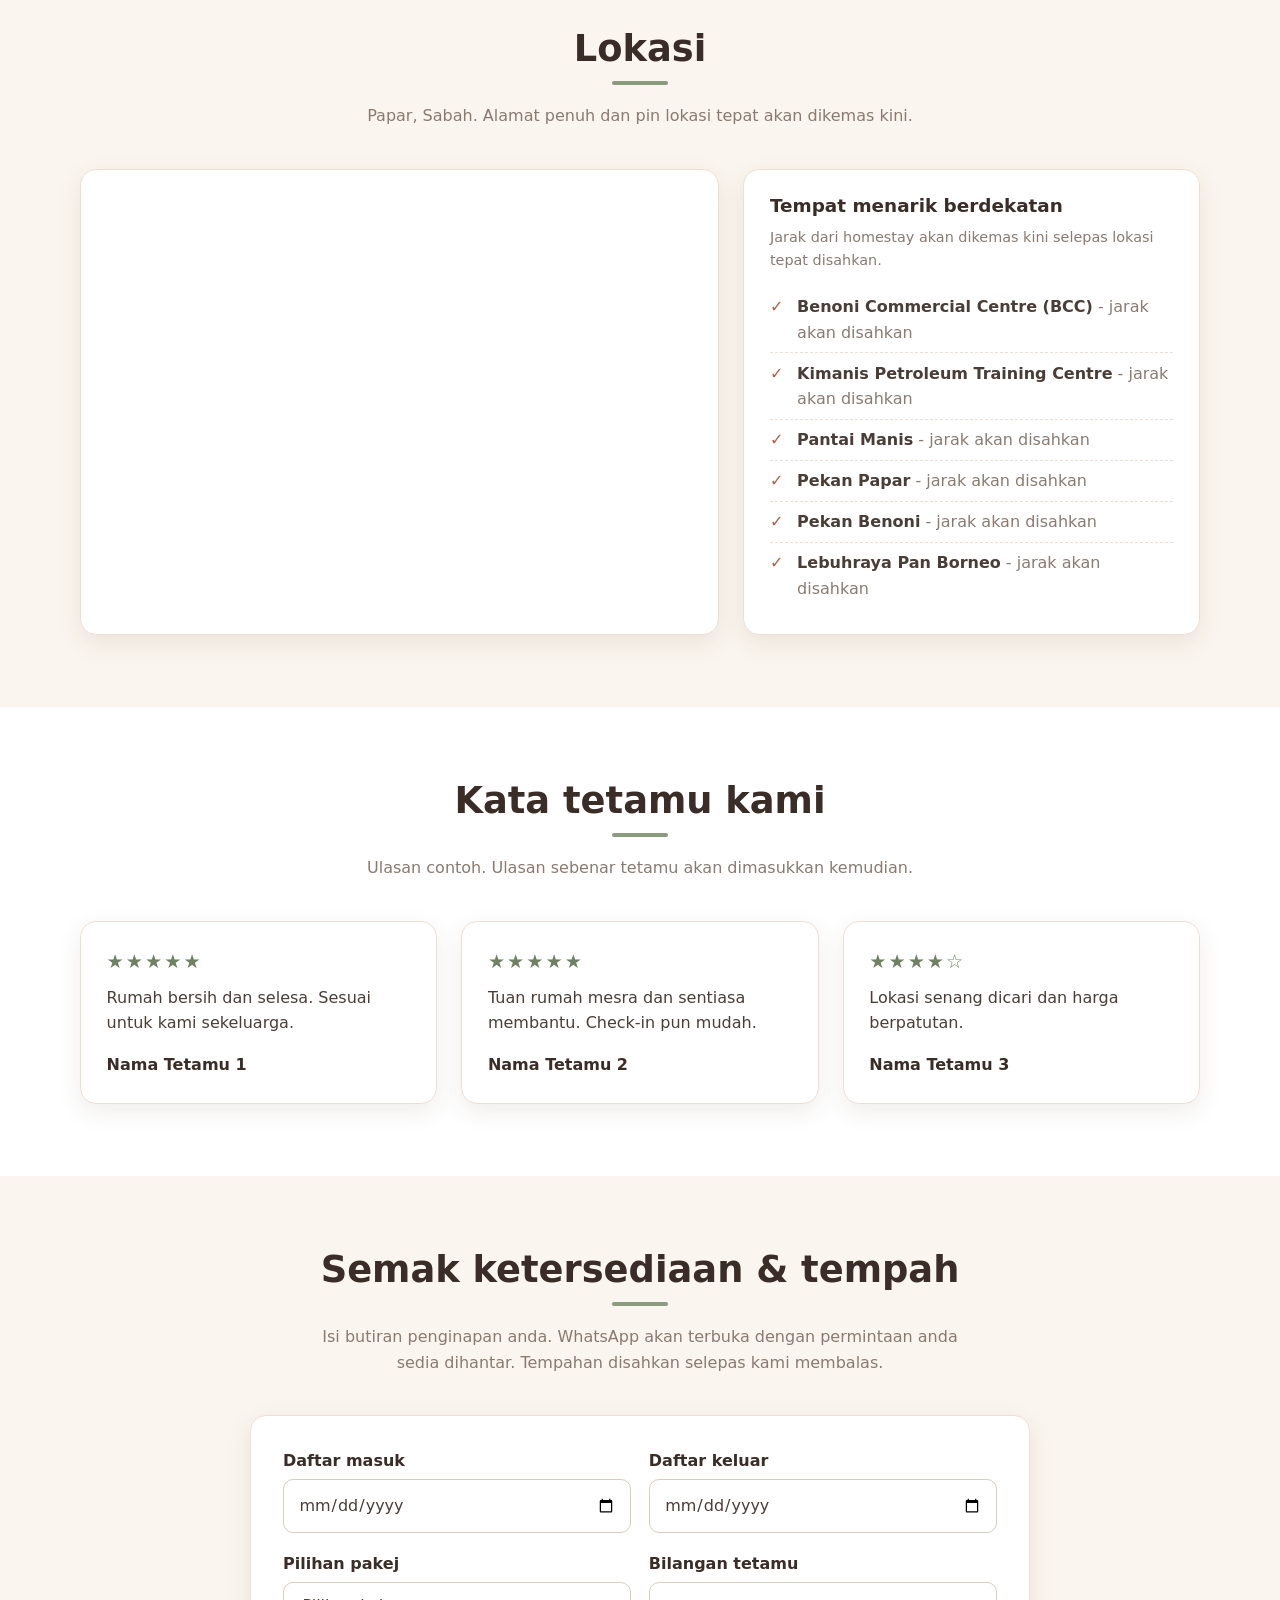
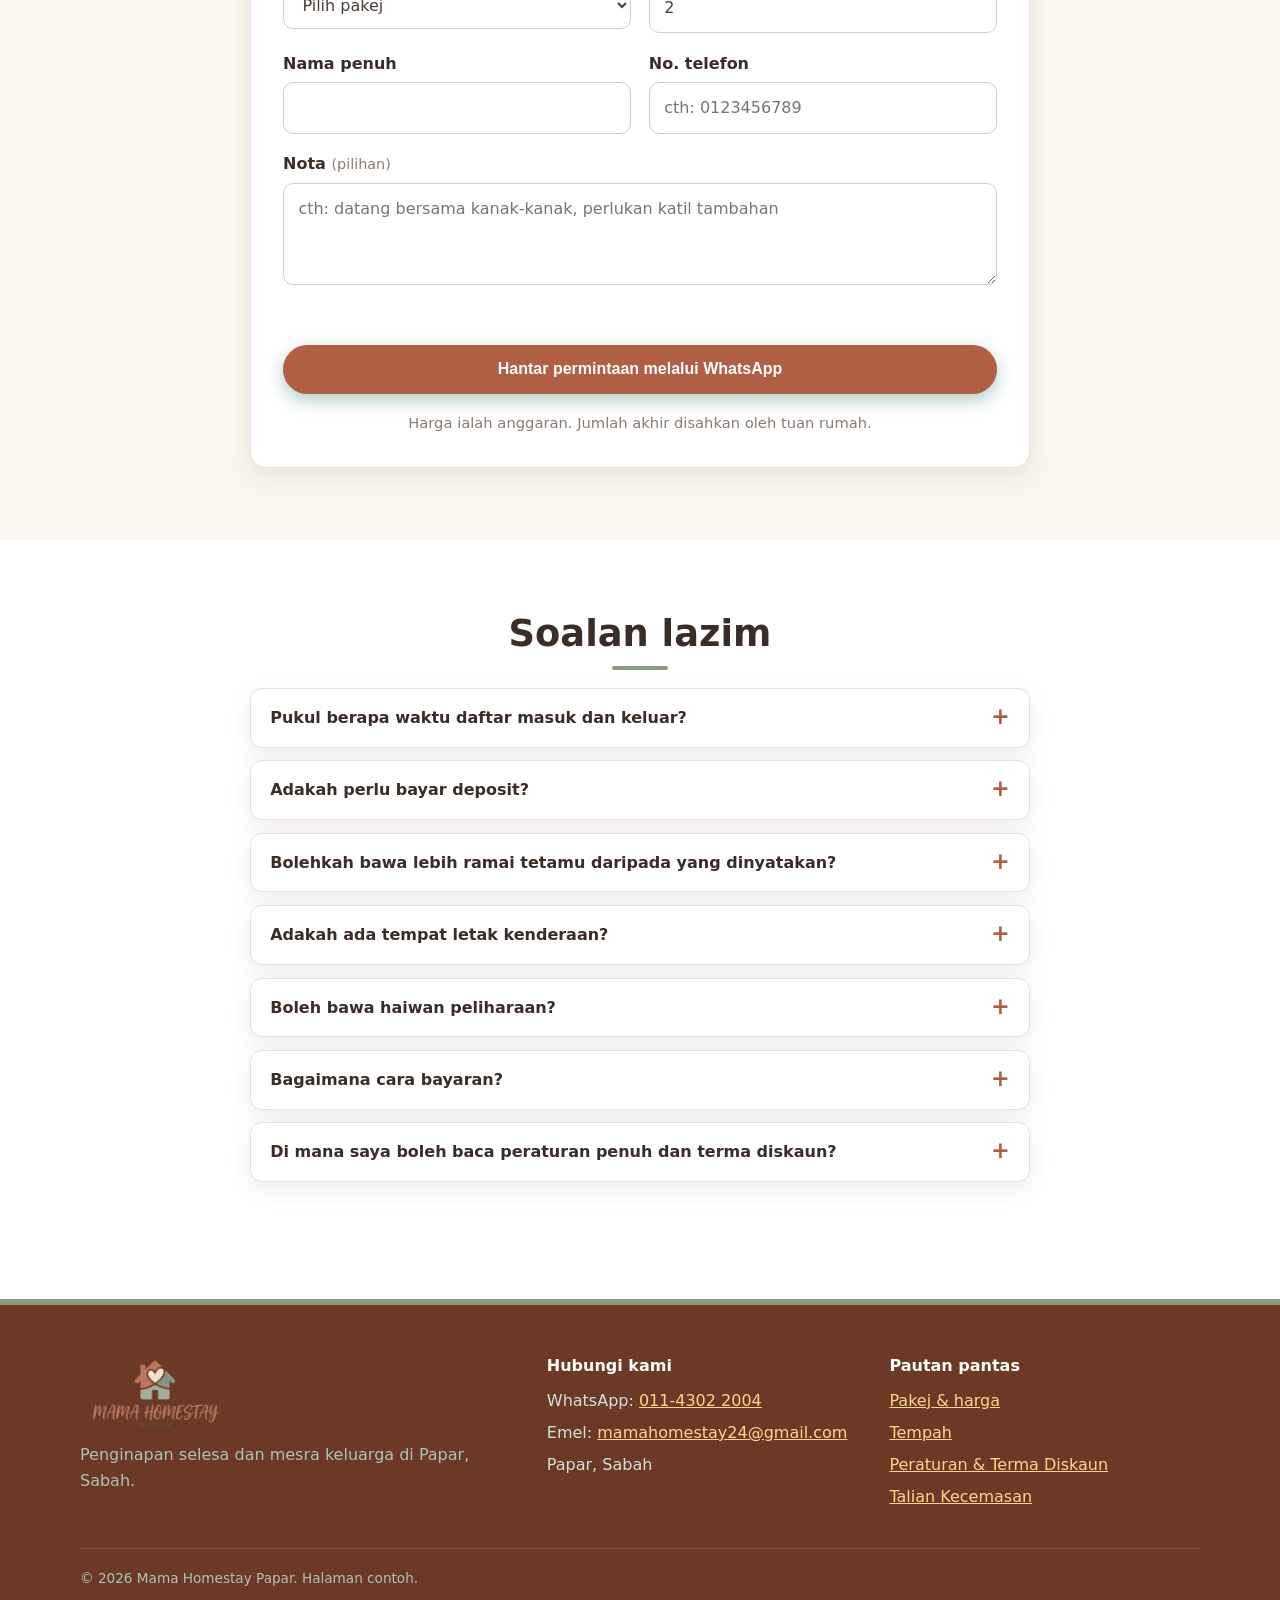
==== commit f382cedb: "Rename amenity card 'Parkir percuma' to 'Parkir Luas' (Spacious parking)" ====
--- a/index.html
+++ b/index.html
@@ -50,7 +50,7 @@
           </p>
           <div class="hero-actions">
             <a class="btn btn-primary" href="#book" data-i18n="heroBtnCheck">Semak Ketersediaan</a>
-            <a class="btn btn-ghost" href="https://wa.me/60114302004" data-wa data-wa-text-ms="Salam, saya ingin bertanya tentang Mama Homestay Papar." data-wa-text-en="Hi, I would like to ask about Mama Homestay Papar." target="_blank" rel="noopener" data-i18n="heroBtnWa">WhatsApp Kami</a>
+            <a class="btn btn-ghost" href="https://wa.me/601143022004" data-wa data-wa-text-ms="Salam, saya ingin bertanya tentang Mama Homestay Papar." data-wa-text-en="Hi, I would like to ask about Mama Homestay Papar." target="_blank" rel="noopener" data-i18n="heroBtnWa">WhatsApp Kami</a>
           </div>
           <ul class="hero-points" aria-label="Ringkasan">
             <li data-i18n="heroPoint1">Bersih &amp; selesa</li>
@@ -125,8 +125,8 @@
             <span class="icon" aria-hidden="true">
               <svg viewBox="0 0 24 24"><path d="M3 13l2-6h14l2 6v5H3zM3 13h18" fill="none" stroke="currentColor" stroke-width="2" stroke-linejoin="round"/><circle cx="7.5" cy="18" r="1.6" fill="currentColor"/><circle cx="16.5" cy="18" r="1.6" fill="currentColor"/></svg>
             </span>
-            <h3 data-i18n="feat4Title">Parkir percuma</h3>
-            <p data-i18n="feat4Desc">Ruang letak kenderaan di halaman rumah.</p>
+            <h3 data-i18n="feat4Title">Parkir Luas</h3>
+            <p data-i18n="feat4Desc">Ruang letak kenderaan yang luas di halaman rumah.</p>
           </article>
           <article class="card feature">
             <span class="icon" aria-hidden="true">
@@ -349,7 +349,7 @@
       <div>
         <p class="footer-title" data-i18n="footerContact">Hubungi kami</p>
         <ul class="plain">
-          <li><span data-i18n="footerWaLabel">WhatsApp</span>: <a id="footer-wa" href="https://wa.me/60114302004" data-wa target="_blank" rel="noopener">011-4302 2004</a></li>
+          <li><span data-i18n="footerWaLabel">WhatsApp</span>: <a id="footer-wa" href="https://wa.me/601143022004" data-wa target="_blank" rel="noopener">011-4302 2004</a></li>
           <li><span data-i18n="footerEmailLabel">Emel</span>: <a id="footer-email" href="mailto:mamahomestay24@gmail.com">mamahomestay24@gmail.com</a></li>
           <li>Papar, Sabah</li>
         </ul>
@@ -370,7 +370,7 @@
   </footer>
 
   <!-- Butang WhatsApp terapung -->
-  <a class="fab" href="https://wa.me/60114302004" data-wa data-wa-text-ms="Salam, saya ingin bertanya tentang Mama Homestay Papar." data-wa-text-en="Hi, I would like to ask about Mama Homestay Papar." target="_blank" rel="noopener" data-i18n-aria="fabAria" aria-label="Hubungi kami melalui WhatsApp">
+  <a class="fab" href="https://wa.me/601143022004" data-wa data-wa-text-ms="Salam, saya ingin bertanya tentang Mama Homestay Papar." data-wa-text-en="Hi, I would like to ask about Mama Homestay Papar." target="_blank" rel="noopener" data-i18n-aria="fabAria" aria-label="Hubungi kami melalui WhatsApp">
     <svg viewBox="0 0 24 24" aria-hidden="true"><path fill="currentColor" d="M6.62 10.79c1.44 2.83 3.76 5.14 6.59 6.59l2.2-2.2c.27-.27.67-.36 1.02-.24 1.12.37 2.33.57 3.57.57.55 0 1 .45 1 1V20c0 .55-.45 1-1 1-9.39 0-17-7.61-17-17 0-.55.45-1 1-1h3.5c.55 0 1 .45 1 1 0 1.25.2 2.45.57 3.57.11.35.03.74-.25 1.02z"/></svg>
     <span>WhatsApp</span>
   </a>
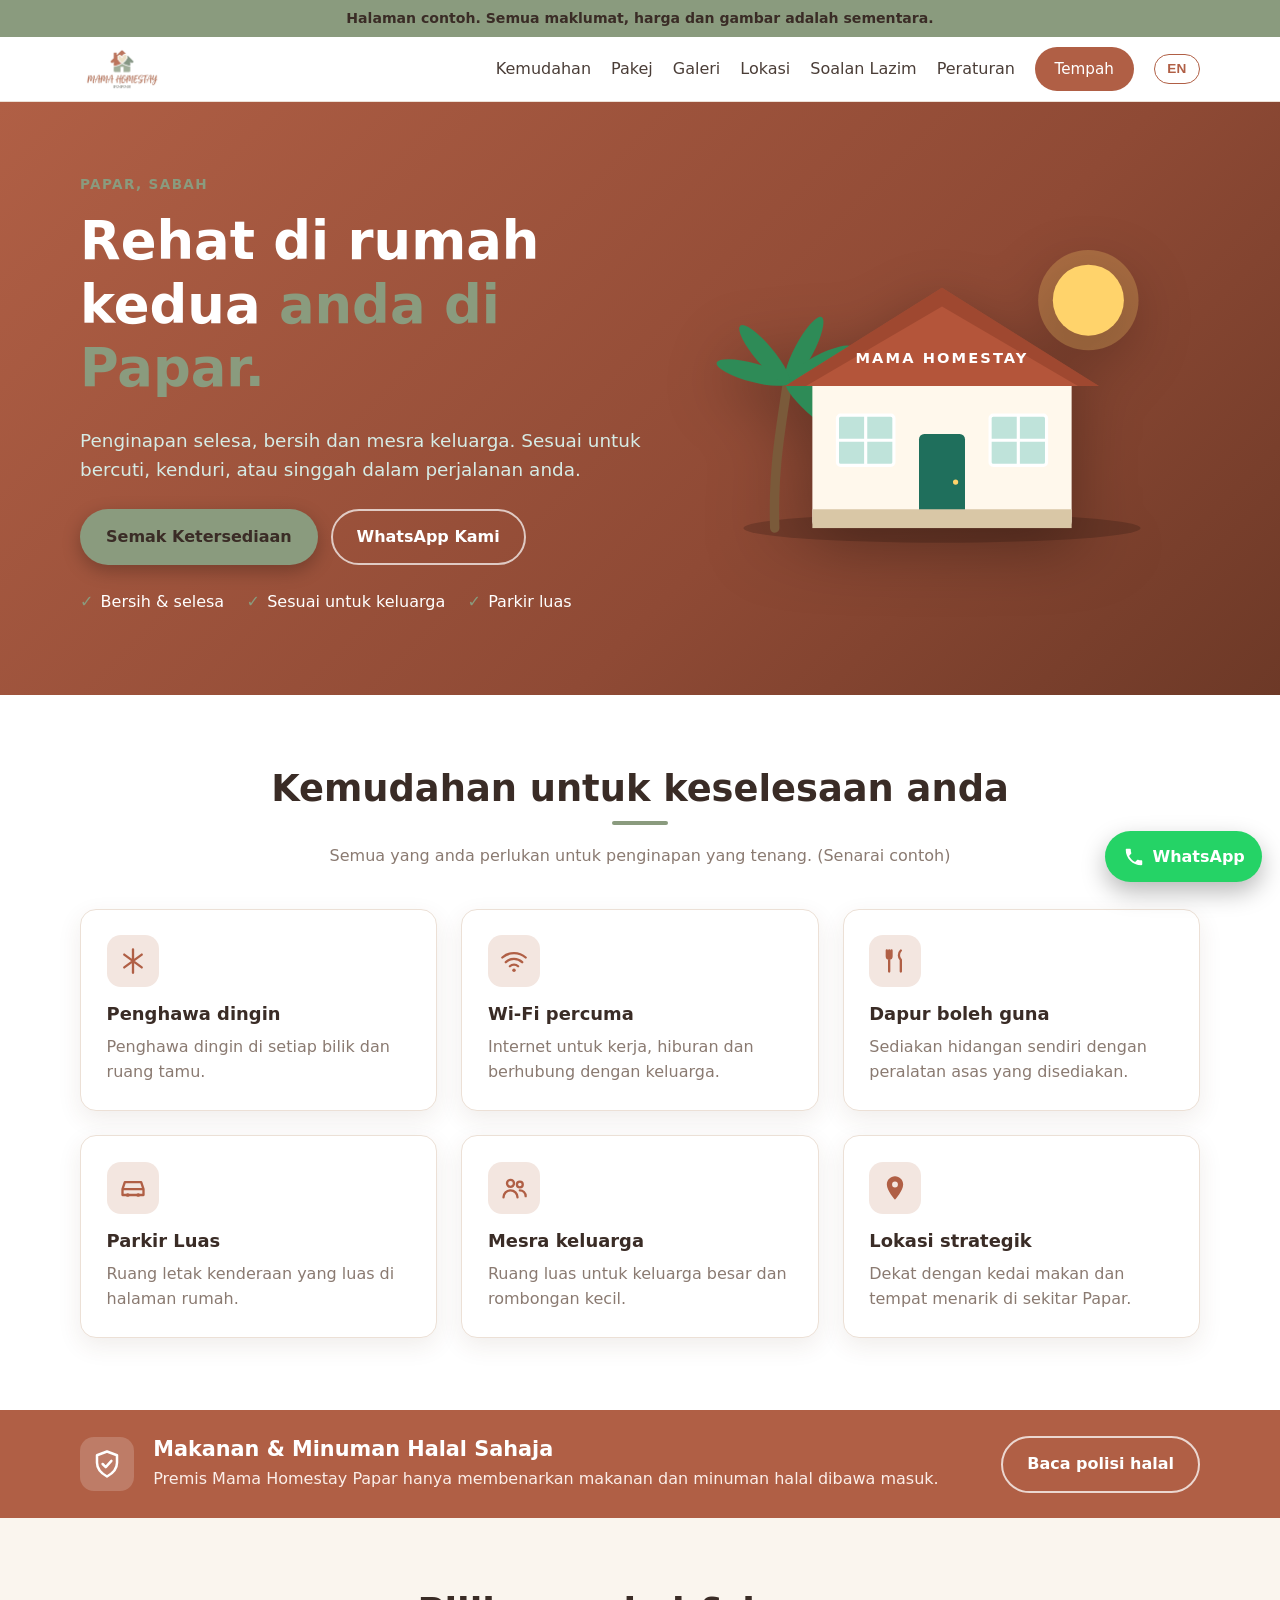
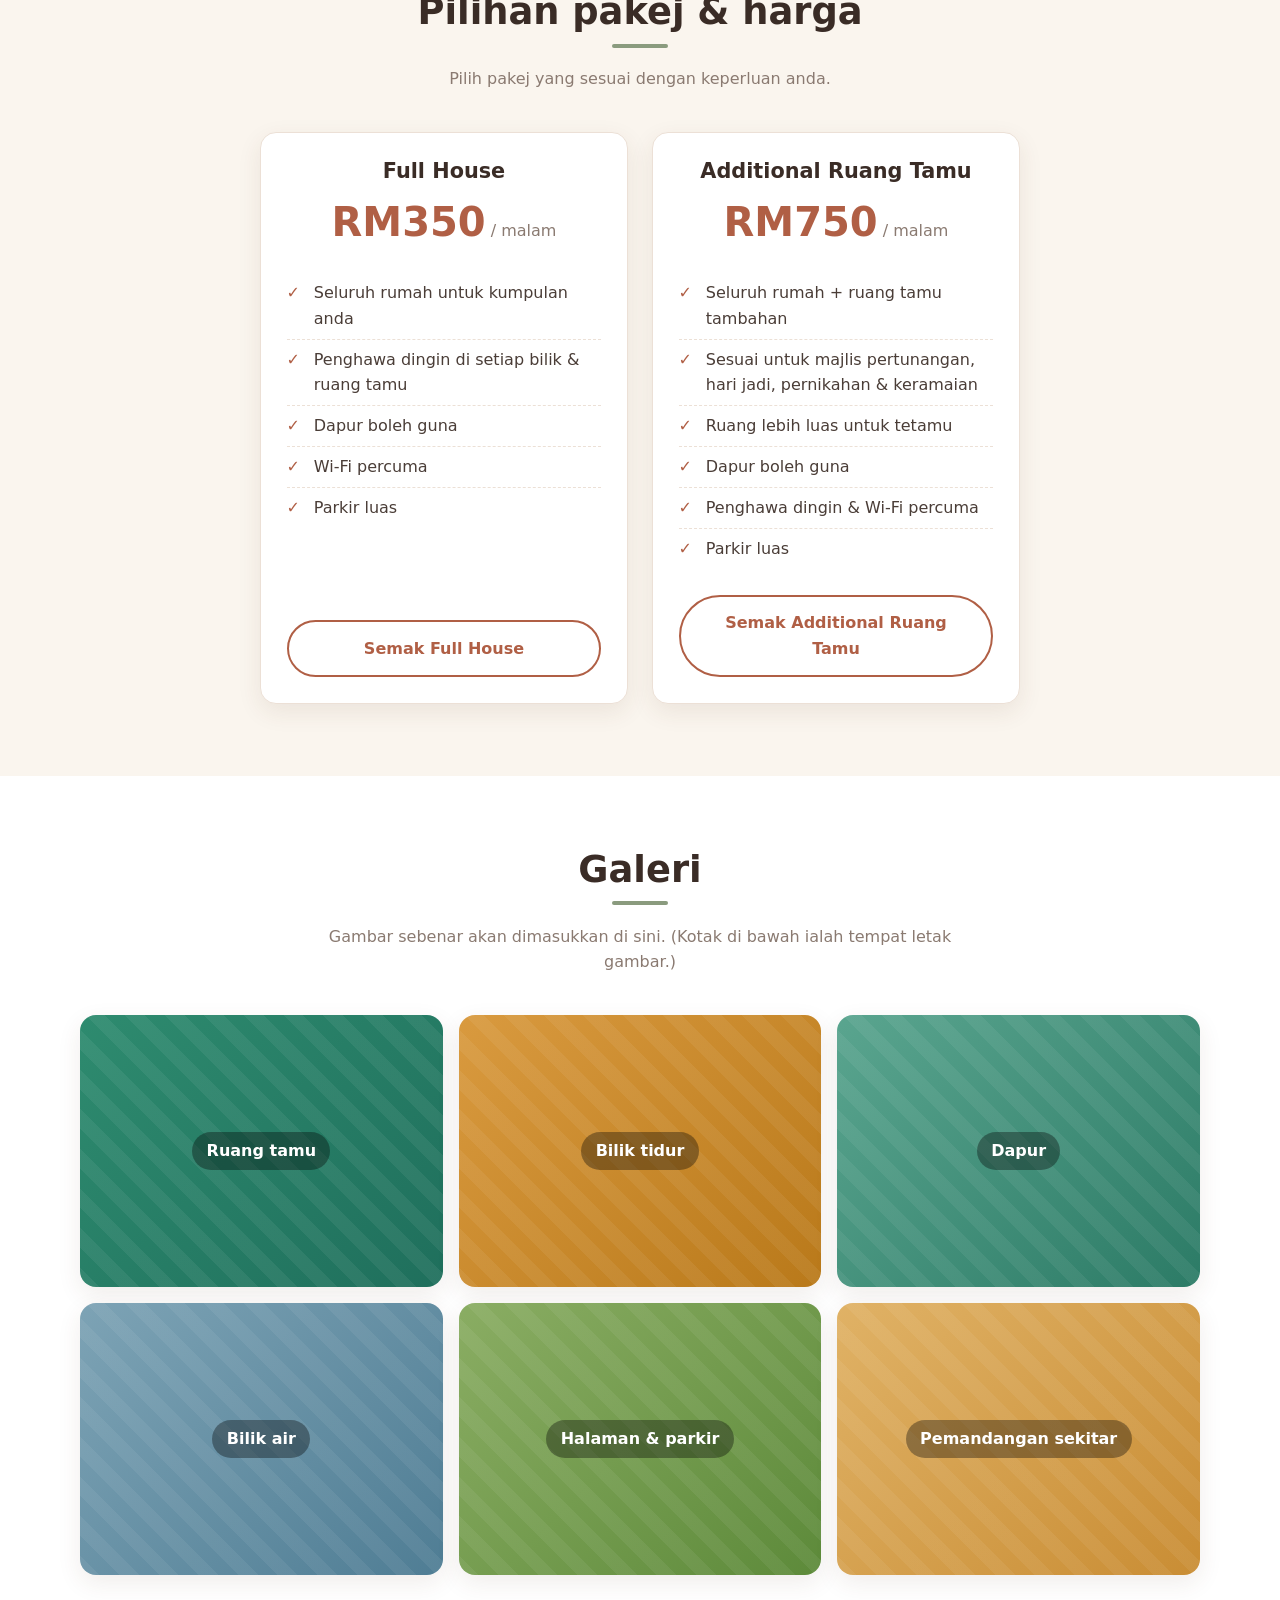
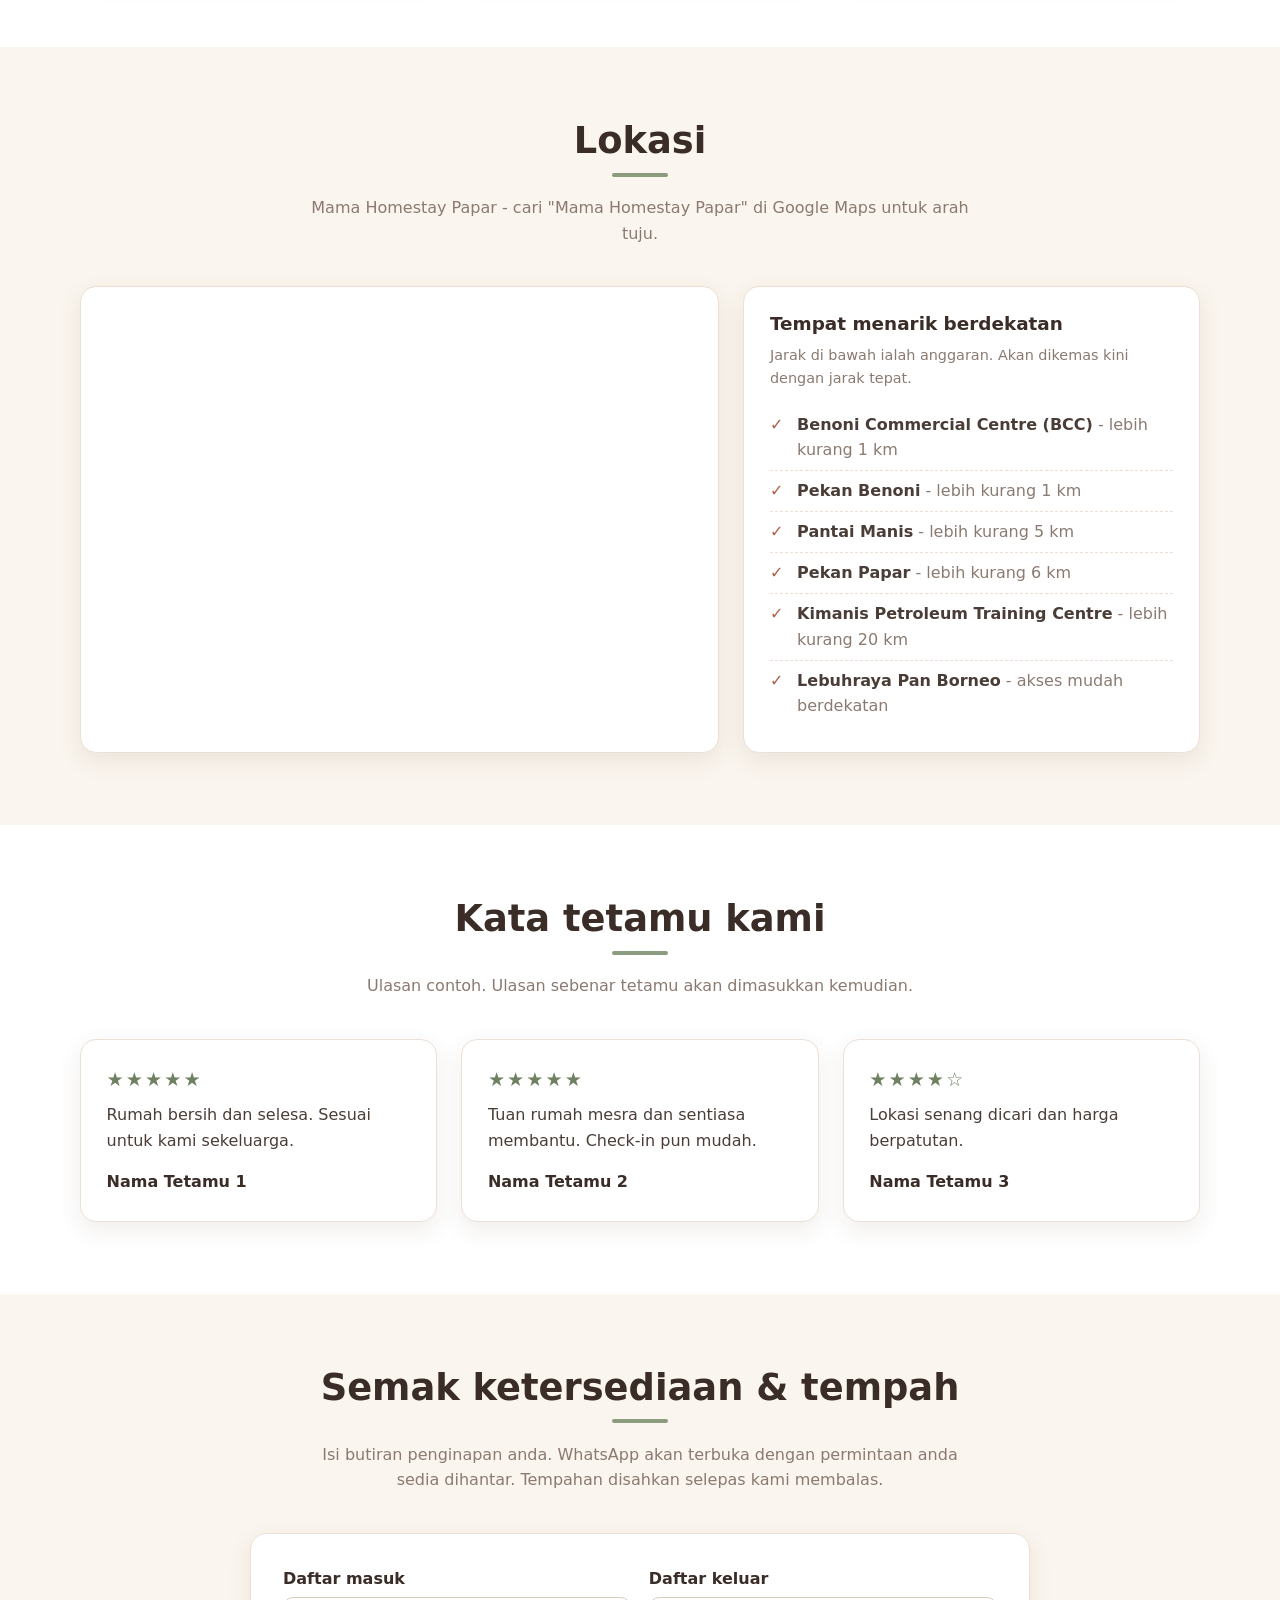
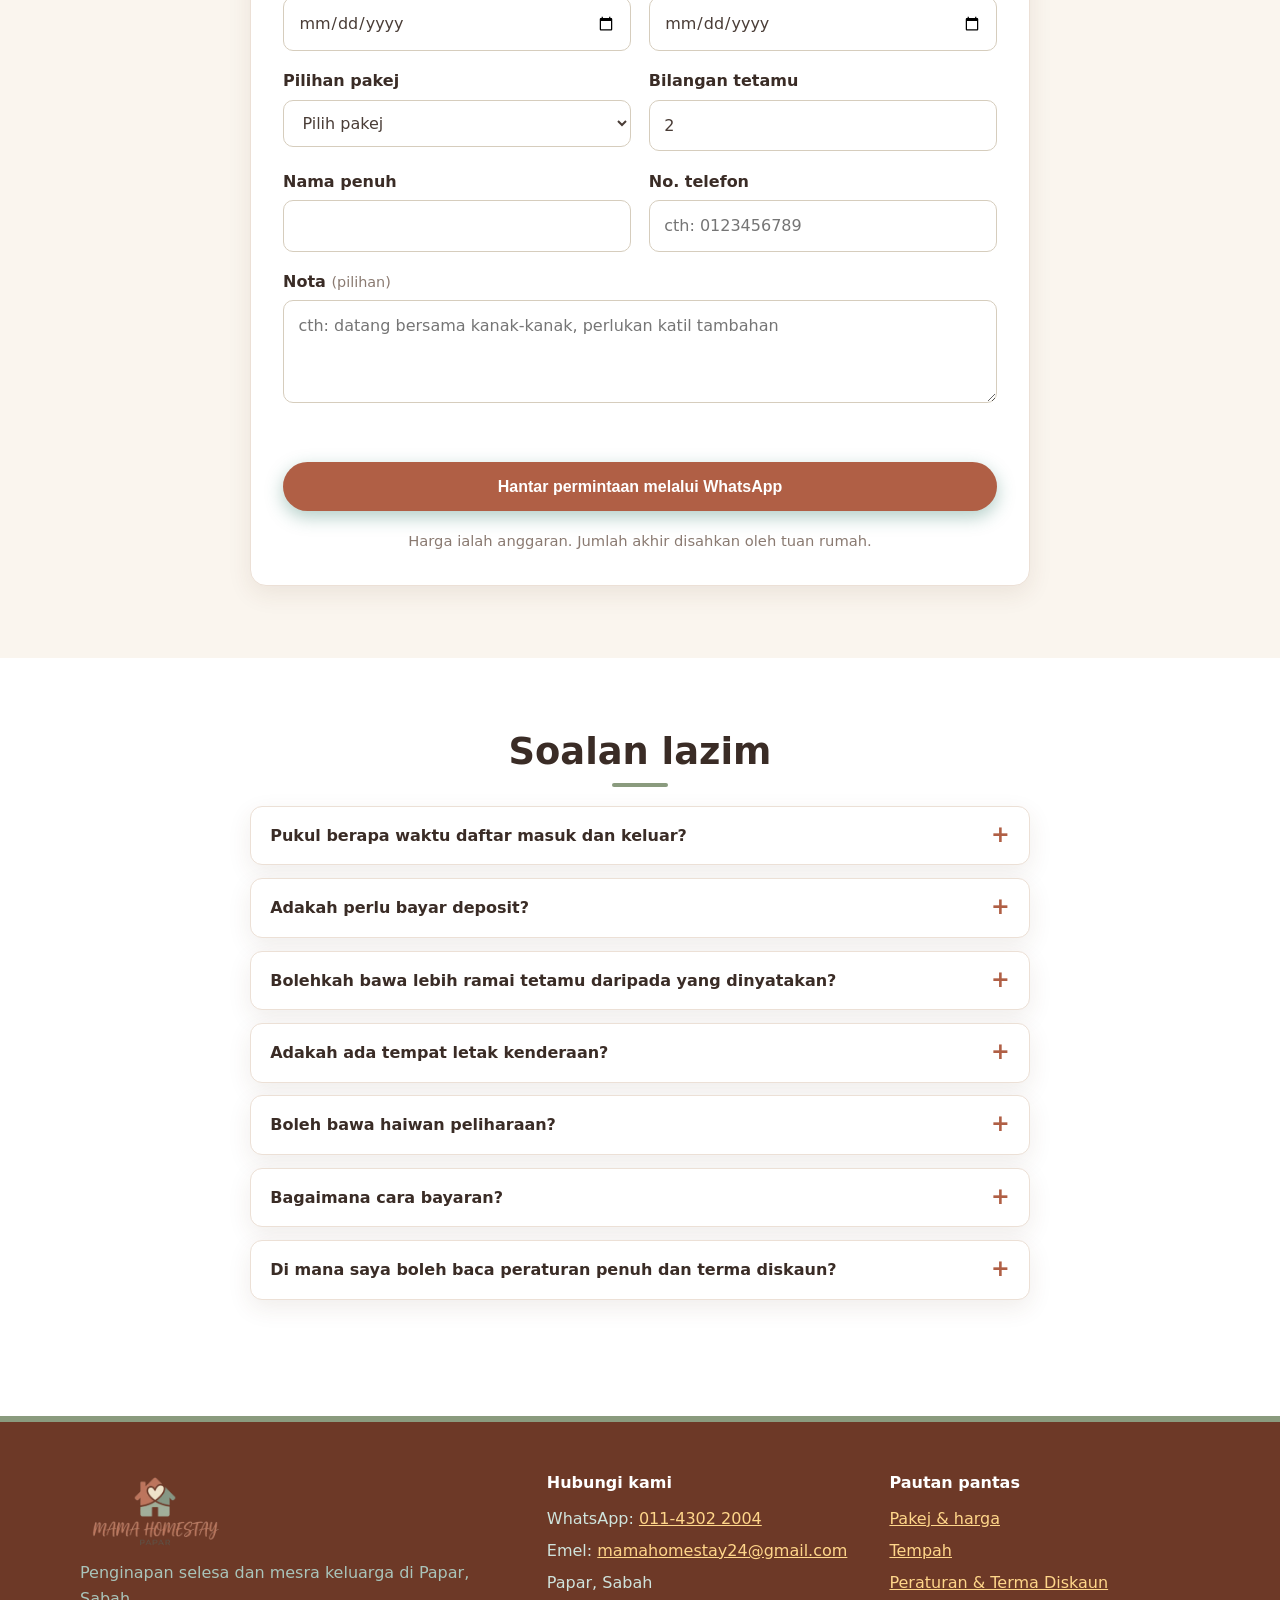
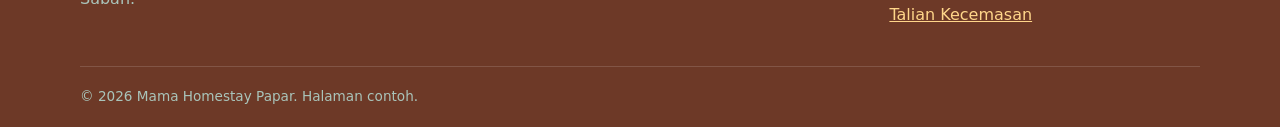
==== commit 749b5537: "Update: Parkir Luas everywhere, aircond desc, Ruang Tamu event details, location map and nearby dist" ====
--- a/index.html
+++ b/index.html
@@ -55,7 +55,7 @@
           <ul class="hero-points" aria-label="Ringkasan">
             <li data-i18n="heroPoint1">Bersih &amp; selesa</li>
             <li data-i18n="heroPoint2">Sesuai untuk keluarga</li>
-            <li data-i18n="heroPoint3">Parkir percuma</li>
+            <li data-i18n="heroPoint3">Parkir luas</li>
           </ul>
         </div>
 
@@ -105,7 +105,7 @@
               <svg viewBox="0 0 24 24"><path d="M12 2v20M4.5 6.5l15 11M19.5 6.5l-15 11" fill="none" stroke="currentColor" stroke-width="2" stroke-linecap="round"/></svg>
             </span>
             <h3 data-i18n="feat1Title">Penghawa dingin</h3>
-            <p data-i18n="feat1Desc">Bilik berhawa dingin untuk tidur yang nyenyak.</p>
+            <p data-i18n="feat1Desc">Penghawa dingin di setiap bilik dan ruang tamu.</p>
           </article>
           <article class="card feature">
             <span class="icon" aria-hidden="true">
@@ -191,26 +191,26 @@
     <section class="section section-alt" id="location">
       <div class="container">
         <h2 class="section-title" data-i18n="locationTitle">Lokasi</h2>
-        <p class="section-sub" data-i18n="locationSub">Papar, Sabah. Alamat penuh dan pin lokasi tepat akan dikemas kini.</p>
+        <p class="section-sub" data-i18n="locationSub">Mama Homestay Papar - cari "Mama Homestay Papar" di Google Maps untuk arah tuju.</p>
         <div class="location-grid">
           <div class="card map-card">
             <iframe
-              title="Peta lokasi Papar, Sabah"
-              src="https://maps.google.com/maps?q=Papar%2C%20Sabah&amp;output=embed"
+              title="Peta lokasi Mama Homestay Papar"
+              src="https://maps.google.com/maps?q=Mama%20Homestay%20Papar&amp;output=embed"
               loading="lazy"
               referrerpolicy="no-referrer-when-downgrade"
               allowfullscreen></iframe>
           </div>
           <div class="card nearby">
             <h3 data-i18n="nearbyTitle">Tempat menarik berdekatan</h3>
-            <p class="muted small" data-i18n="nearbyNote">Jarak dari homestay akan dikemas kini selepas lokasi tepat disahkan.</p>
+            <p class="muted small" data-i18n="nearbyNote">Jarak di bawah ialah anggaran. Akan dikemas kini dengan jarak tepat.</p>
             <ul class="check-list">
-              <li><strong>Benoni Commercial Centre (BCC)</strong><span class="muted" data-i18n="distTbc"> - jarak akan disahkan</span></li>
-              <li><strong data-i18n="kimanisName">Kimanis Petroleum Training Centre</strong><span class="muted" data-i18n="distTbc"> - jarak akan disahkan</span></li>
-              <li><strong>Pantai Manis</strong><span class="muted" data-i18n="distTbc"> - jarak akan disahkan</span></li>
-              <li><strong data-i18n="pekanPapar">Pekan Papar</strong><span class="muted" data-i18n="distTbc"> - jarak akan disahkan</span></li>
-              <li><strong data-i18n="pekanBenoni">Pekan Benoni</strong><span class="muted" data-i18n="distTbc"> - jarak akan disahkan</span></li>
-              <li><strong data-i18n="panBorneo">Lebuhraya Pan Borneo</strong><span class="muted" data-i18n="distTbc"> - jarak akan disahkan</span></li>
+              <li><strong>Benoni Commercial Centre (BCC)</strong><span class="muted" data-i18n="distBcc"> - lebih kurang 1 km</span></li>
+              <li><strong data-i18n="pekanBenoni">Pekan Benoni</strong><span class="muted" data-i18n="distBenoni"> - lebih kurang 1 km</span></li>
+              <li><strong>Pantai Manis</strong><span class="muted" data-i18n="distManis"> - lebih kurang 5 km</span></li>
+              <li><strong data-i18n="pekanPapar">Pekan Papar</strong><span class="muted" data-i18n="distPapar"> - lebih kurang 6 km</span></li>
+              <li><strong data-i18n="kimanisName">Kimanis Petroleum Training Centre</strong><span class="muted" data-i18n="distKimanis"> - lebih kurang 20 km</span></li>
+              <li><strong data-i18n="panBorneo">Lebuhraya Pan Borneo</strong><span class="muted" data-i18n="distPanBorneo"> - akses mudah berdekatan</span></li>
             </ul>
           </div>
         </div>
@@ -320,7 +320,7 @@
           </details>
           <details>
             <summary data-i18n="faqQ4">Adakah ada tempat letak kenderaan?</summary>
-            <p data-i18n="faqA4">Ada. Parkir percuma disediakan di halaman rumah.</p>
+            <p data-i18n="faqA4">Ada. Ruang parkir yang luas disediakan di halaman rumah.</p>
           </details>
           <details>
             <summary data-i18n="faqQ5">Boleh bawa haiwan peliharaan?</summary>
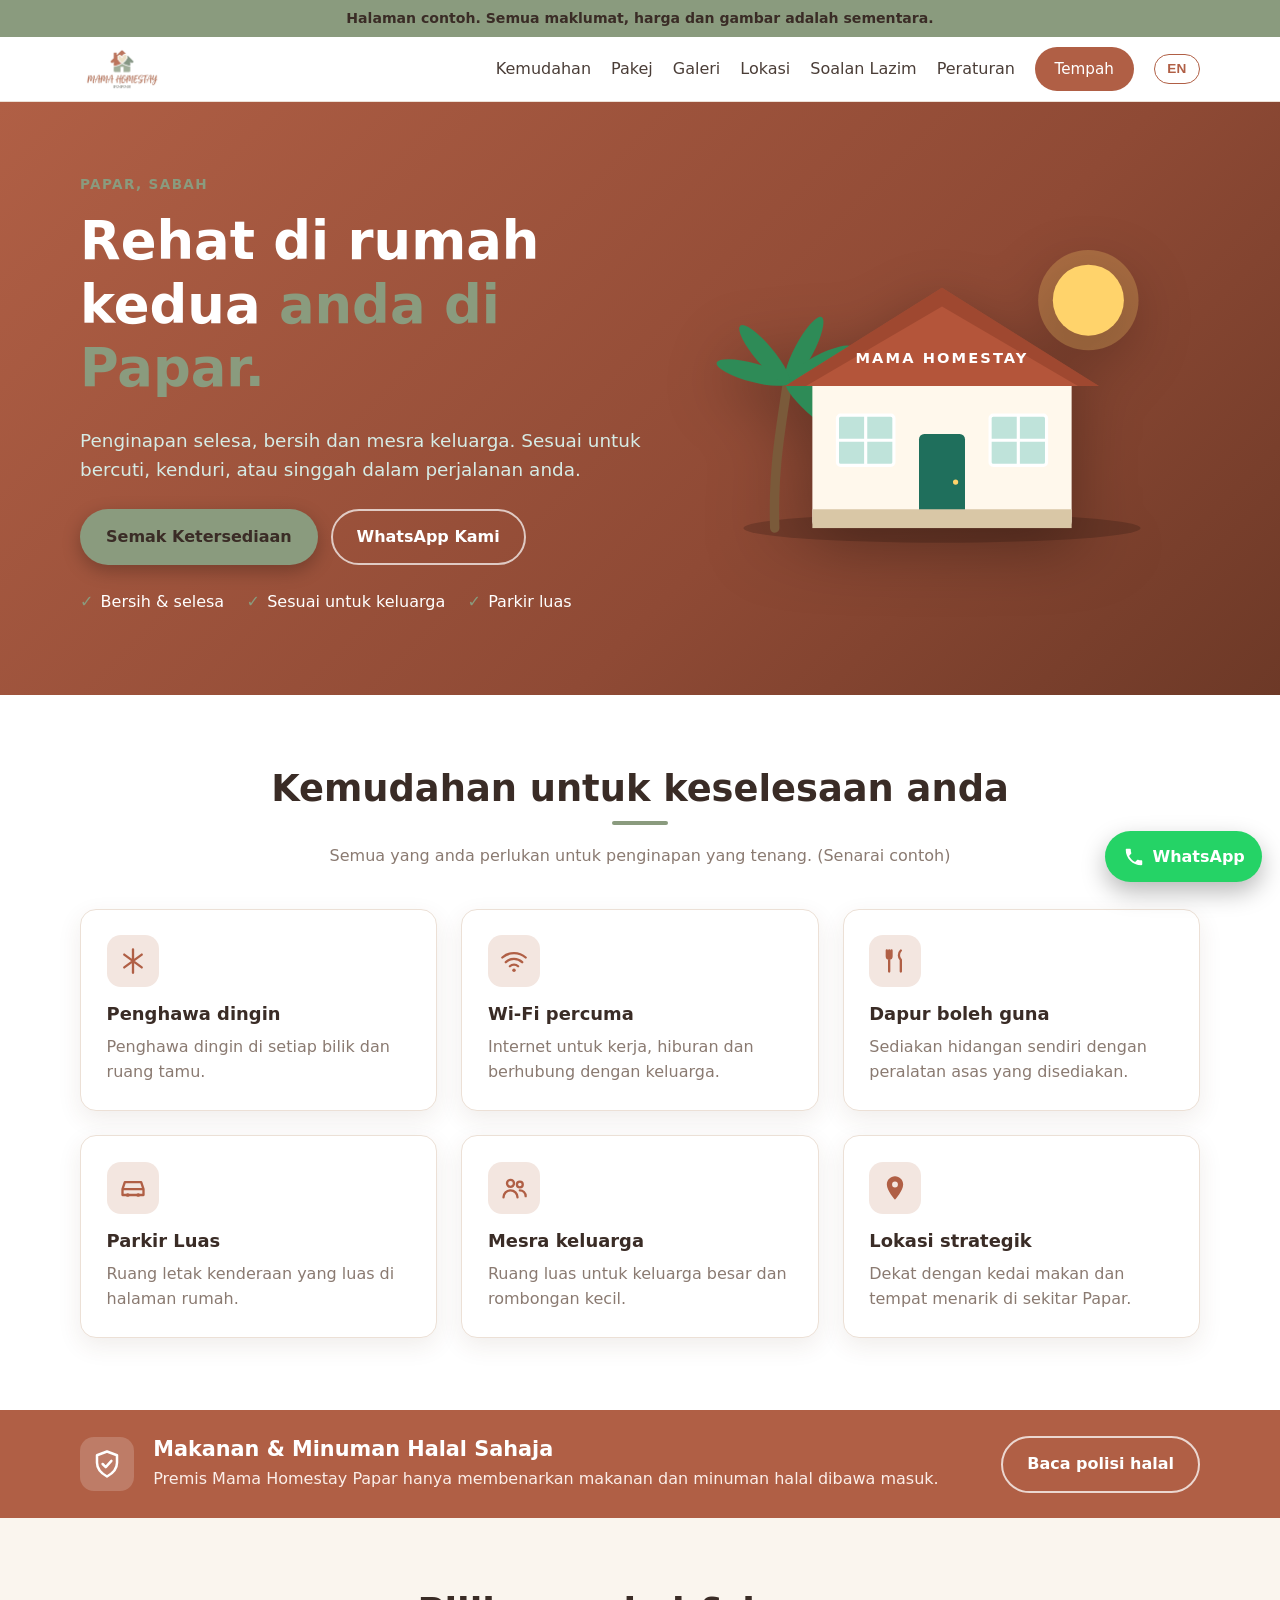
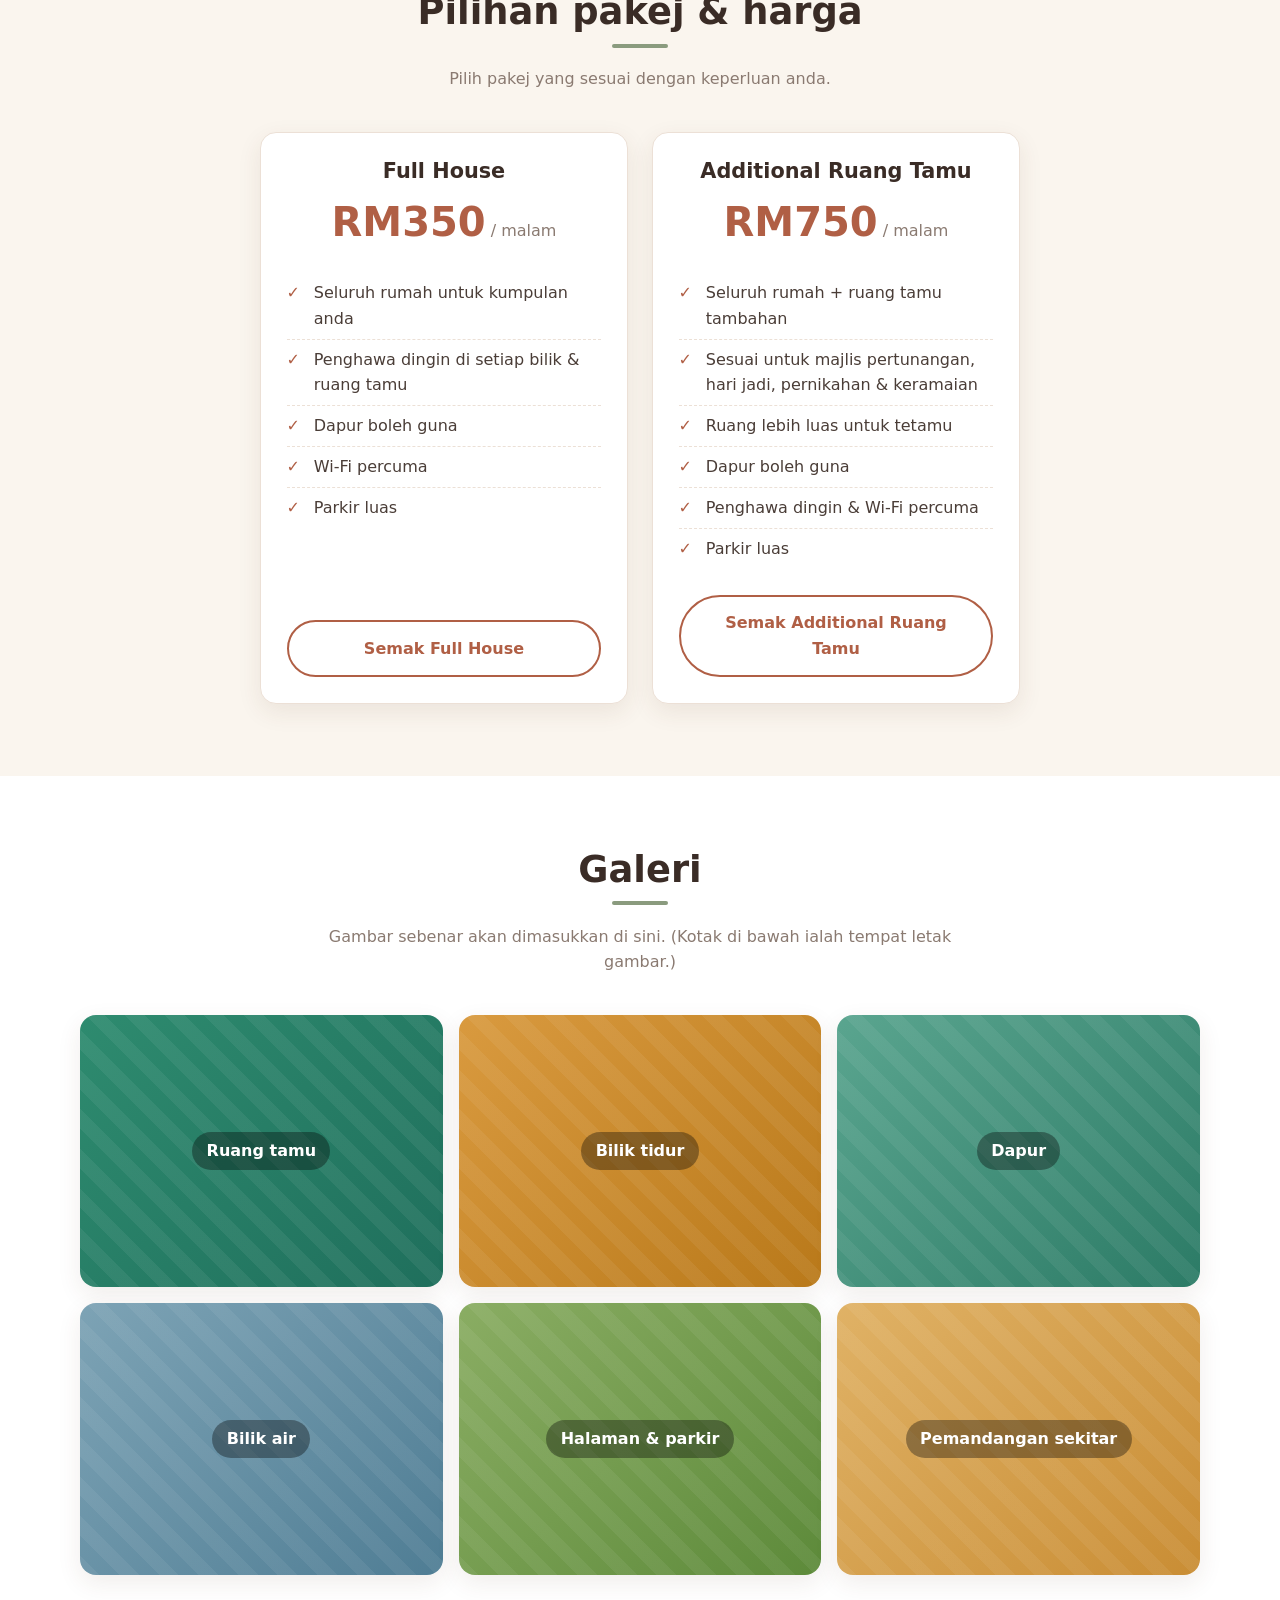
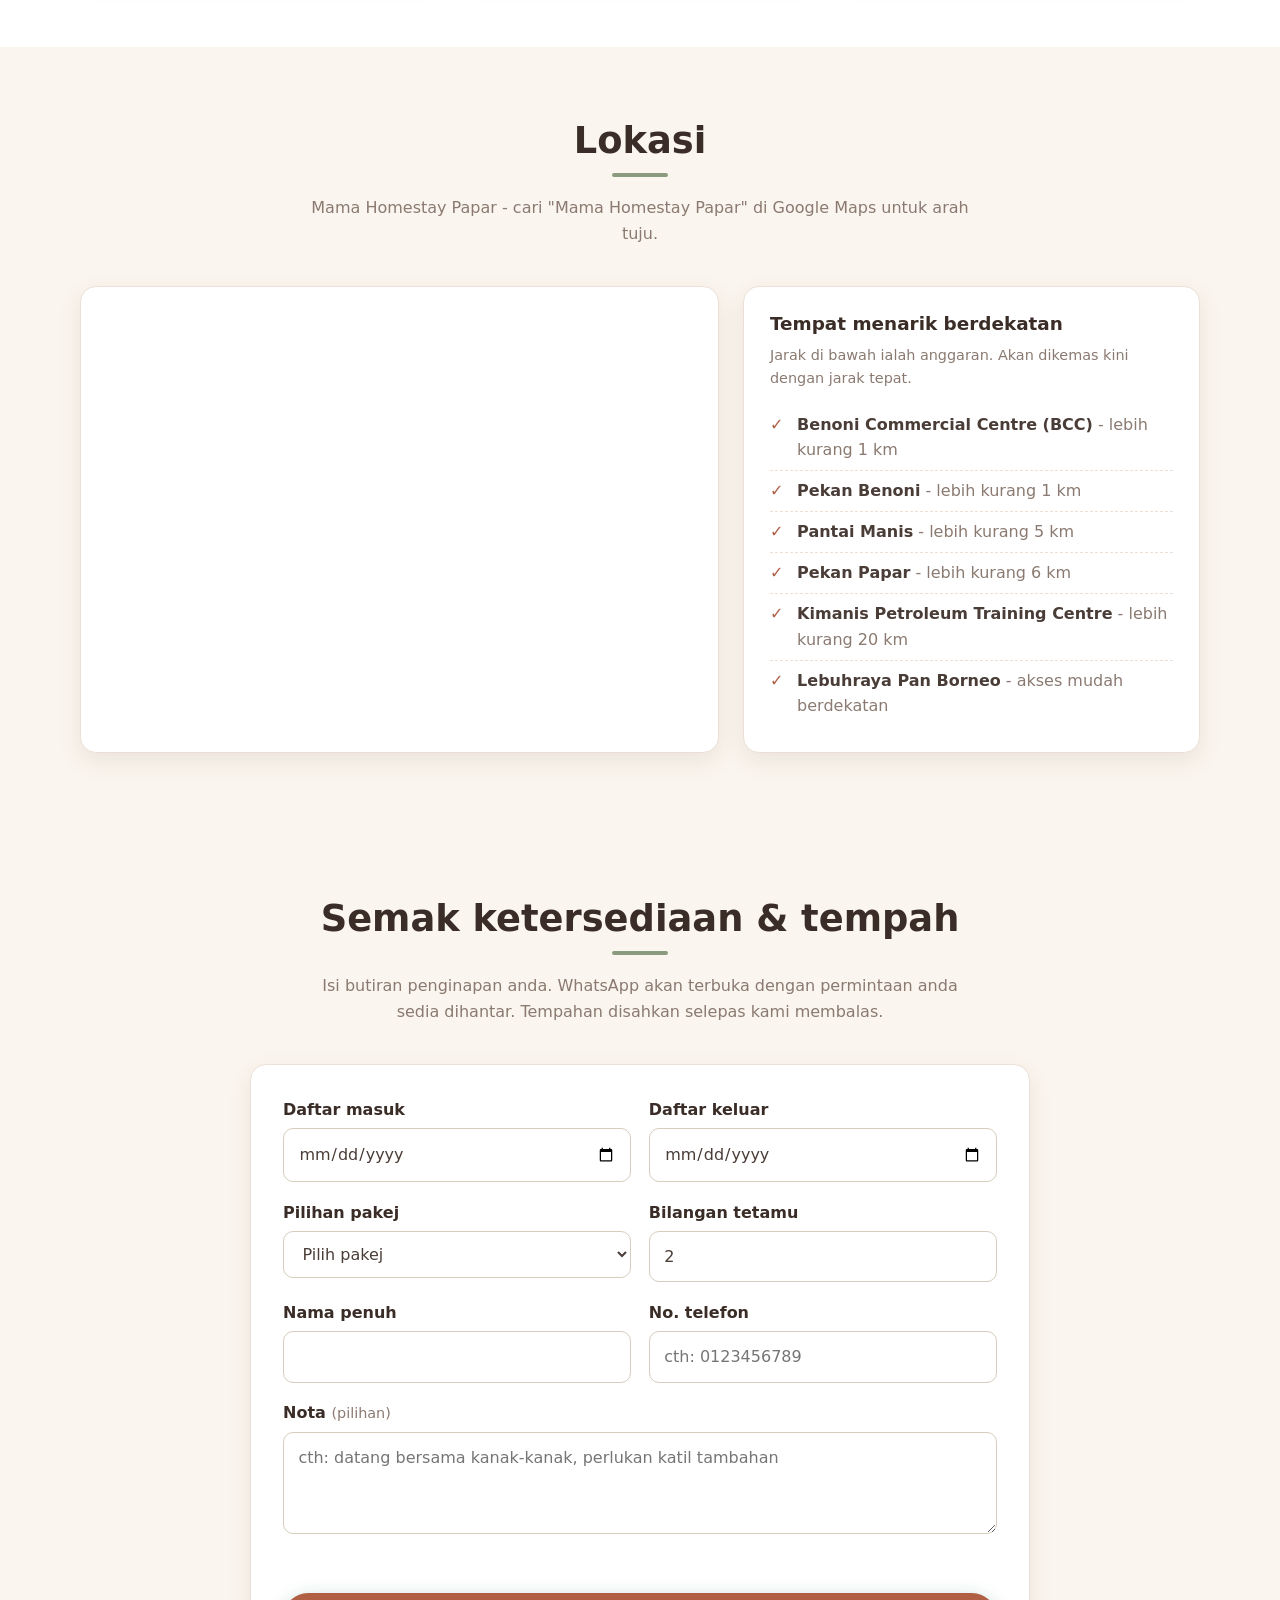
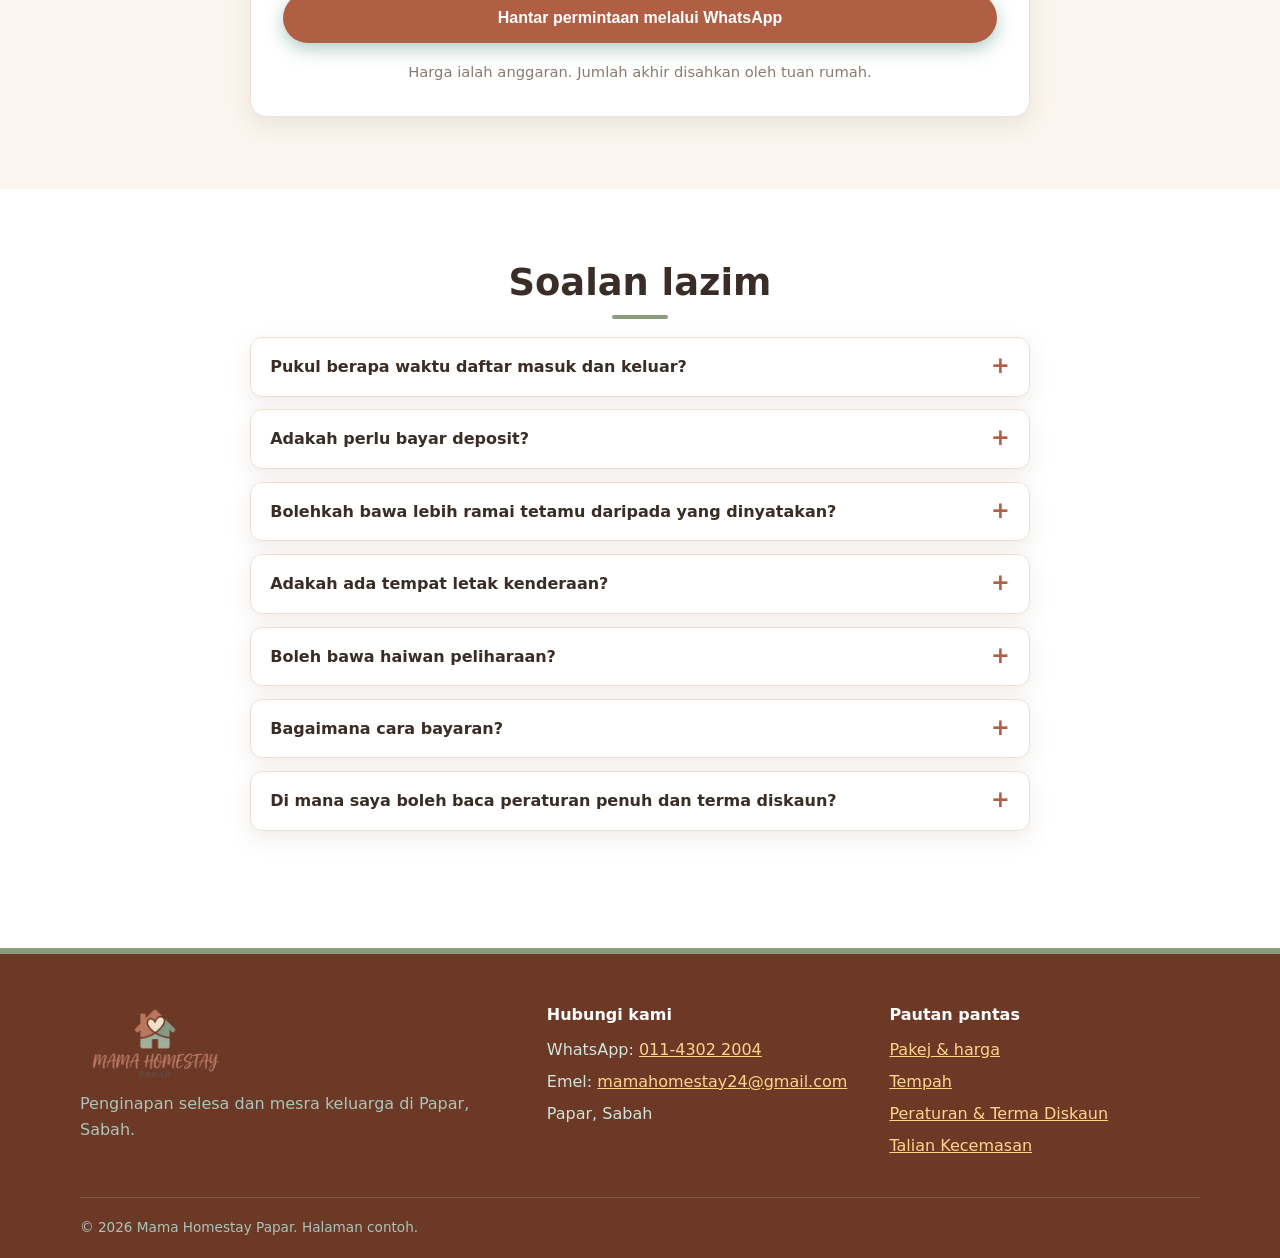
==== commit 7913a3e9: "Remove guest reviews section" ====
--- a/index.html
+++ b/index.html
@@ -217,31 +217,6 @@
       </div>
     </section>
 
-    <!-- Ulasan -->
-    <section class="section" id="reviews">
-      <div class="container">
-        <h2 class="section-title" data-i18n="reviewsTitle">Kata tetamu kami</h2>
-        <p class="section-sub" data-i18n="reviewsSub">Ulasan contoh. Ulasan sebenar tetamu akan dimasukkan kemudian.</p>
-        <div class="grid grid-3">
-          <figure class="card review">
-            <p class="stars" aria-label="5 bintang">&#9733;&#9733;&#9733;&#9733;&#9733;</p>
-            <blockquote data-i18n="review1">Rumah bersih dan selesa. Sesuai untuk kami sekeluarga.</blockquote>
-            <figcaption data-i18n="reviewer1">Nama Tetamu 1</figcaption>
-          </figure>
-          <figure class="card review">
-            <p class="stars" aria-label="5 bintang">&#9733;&#9733;&#9733;&#9733;&#9733;</p>
-            <blockquote data-i18n="review2">Tuan rumah mesra dan sentiasa membantu. Check-in pun mudah.</blockquote>
-            <figcaption data-i18n="reviewer2">Nama Tetamu 2</figcaption>
-          </figure>
-          <figure class="card review">
-            <p class="stars" aria-label="4 bintang">&#9733;&#9733;&#9733;&#9733;&#9734;</p>
-            <blockquote data-i18n="review3">Lokasi senang dicari dan harga berpatutan.</blockquote>
-            <figcaption data-i18n="reviewer3">Nama Tetamu 3</figcaption>
-          </figure>
-        </div>
-      </div>
-    </section>
-
     <!-- Tempahan -->
     <section class="section section-alt" id="book">
       <div class="container narrow">
--- a/styles.css
+++ b/styles.css
@@ -155,12 +155,6 @@
 .check-list li:last-child { border-bottom: 0; }
 .check-list li::before { content: "\2713"; position: absolute; left: 0; color: var(--brand); font-weight: 800; }
 
-/* Reviews */
-.review { margin: 0; display: flex; flex-direction: column; }
-.stars { color: var(--accent-dark); font-size: 1.2rem; letter-spacing: 2px; margin-bottom: 0.4rem; }
-.review blockquote { margin: 0 0 1rem; color: var(--text); flex: 1; }
-.review figcaption { font-weight: 700; color: var(--ink); }
-
 /* Form */
 .form { display: grid; gap: 1.1rem; padding: 2rem; }
 .field { display: flex; flex-direction: column; gap: 0.35rem; }
